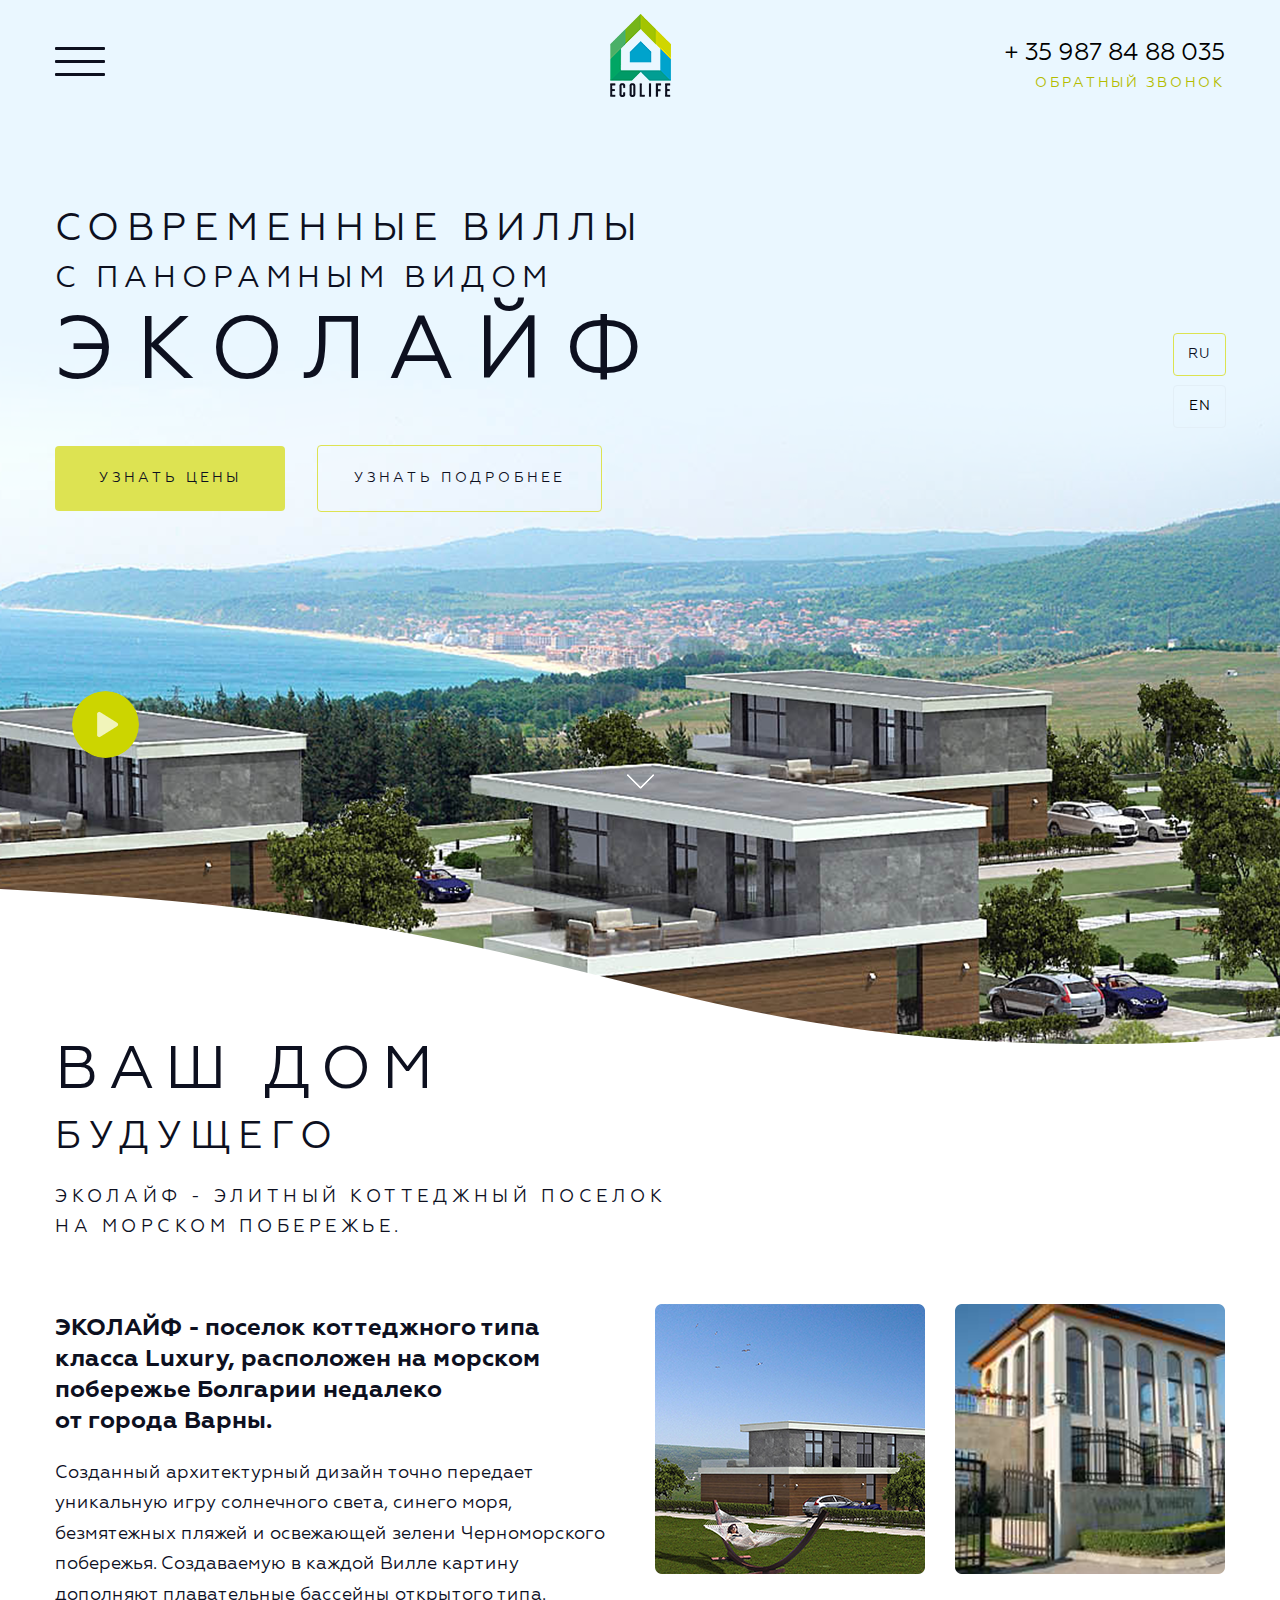
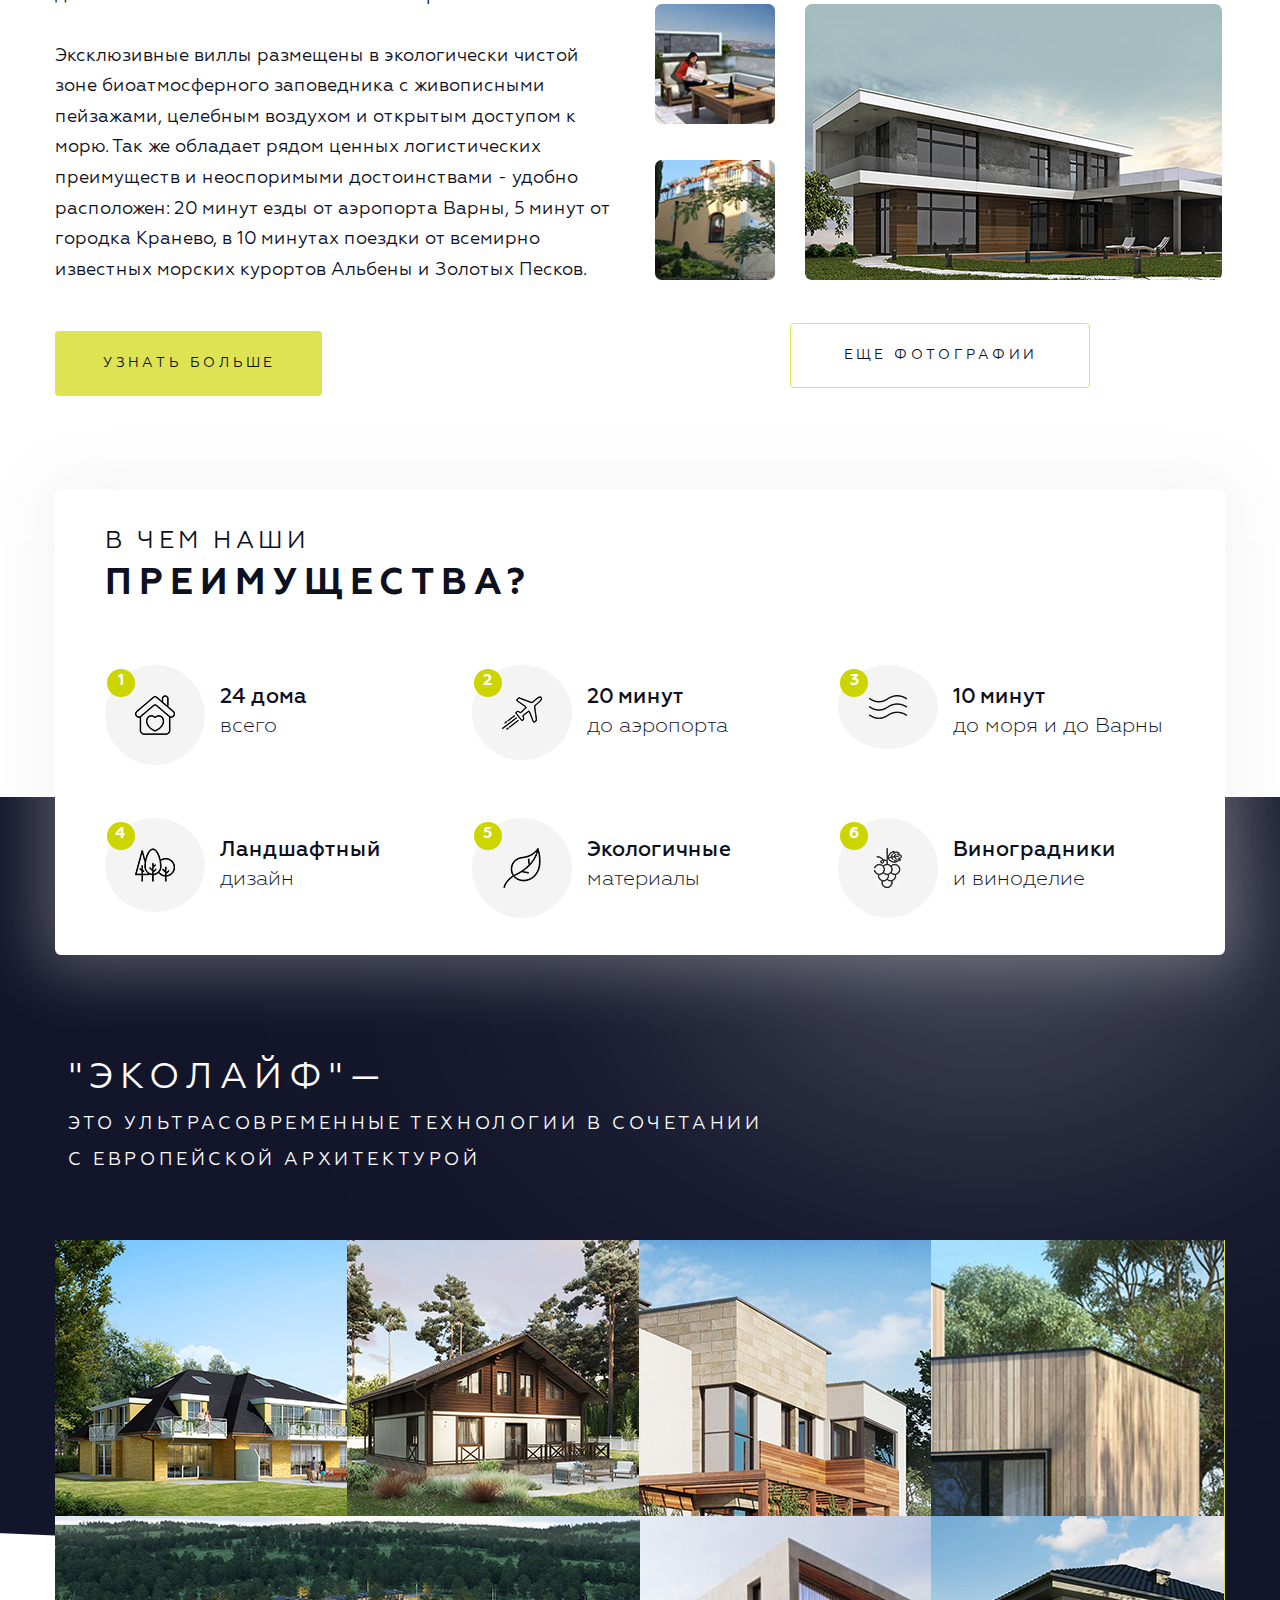
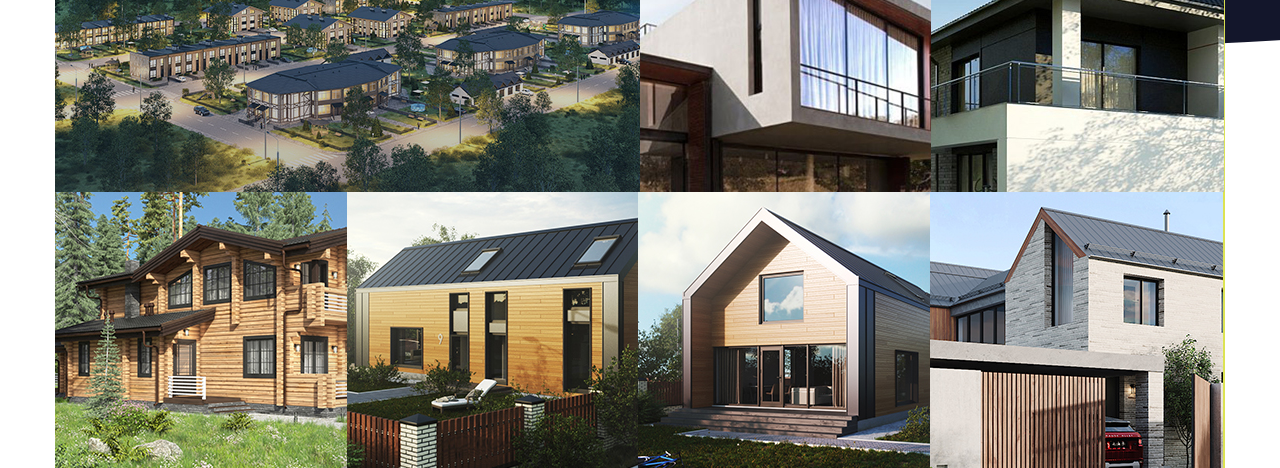
==== index.html @ be564ae3 "- добавлены экраны 3 и 4 на главной" ====
<!DOCTYPE html>
<html lang="ru">
<head>

	<meta charset="utf-8"/>
	<meta http-equiv="X-UA-Compatible" content="IE=edge"/>
	<meta name="viewport" content="width=device-width, initial-scale=1"/>
	<base href=""/>

	<meta name="keywords" content=". " />
	<meta name="description" content="" />
	<link rel="canonical" href="">
	<title>Эколайф</title> 
   
    <link rel="stylesheet" href="css/lightslider.css" type="text/css" />

	<link rel="stylesheet" href="css/bootstrap.min.css">
	<link href="css/main.css" rel="stylesheet">
	
	<!--[if lt IE 9]>
	<script src="https://oss.maxcdn.com/libs/html5shiv/3.7.0/html5shiv.js"></script>
	<script src="https://oss.maxcdn.com/libs/respond.js/1.4.2/respond.min.js"></script>
	<![endif]-->	

	
	<link rel="ICON" href="favicon.ico" />

	<script type="text/javascript" src="https://ajax.googleapis.com/ajax/libs/jquery/1.9.1/jquery.min.js"></script>
	<script src="js/bootstrap.min.js"></script>	

</head>

<body>

<header>
    <div class="container">
        <div class="row">
            <div class="col-4">
                <button type="button" class="h-btn">
                    <span></span>
                    <span></span>
                    <span></span>
                </button>
            </div>
            <div class="col-4">
                <a href="#" class="h-logo"><img src="img/logo.png" alt=""></a>
            </div>
            <div class="col-4">
                <div class="h-right">
                    <a href="tel:+359878488035" class="h-phn">+ 35 987 84 88 035</a><br>
                    <span class="h-txt">Обратный звонок</span>
                </div>
            </div>
        </div>
    </div>
</header>

<div class="wrapper">
    <div class="main">
      <div class="container">
           <div class="main-lang">
              <span>RU</span>
               <a href="#">EN</a>
           </div>
            <div class="main-subttl">Современные виллы<br><span>с панорамным видом</span></div>
            <div class="main-ttl">Эколайф</div>
            <div class="main-btns">
                <a href="#" class="main-prices">Узнать цены</a>
                <a href="#" class="main-more">Узнать подробнее</a>
            </div>
            <button class="main-play"></button>
            <a href="#" class="main-gonext"></a>
      </div>
    </div>
    <div class="future">
        <div class="container">
            <div class="future-ttl">ВАШ ДОМ <br><span>Будущего</span> </div>
            <div class="future-txt">ЭКОЛАЙФ - элитный коттеджный поселок <br>на морском побережье.</div>
            <div class="row">
                <div class="col-12 col-md-6">
                    <div class="future-bl">
                        <div class="future-bl-ttl">ЭКОЛАЙФ - поселок коттеджного типа<br>
                            класса Luxury, расположен на морском<br>
                            побережье Болгарии недалеко<br>
                            от города Варны. 
                        </div>
                        <div class="future-bl-txt">
                            <p>Созданный архитектурный дизайн точно передает уникальную игру солнечного света, синего моря, безмятежных пляжей и освежающей зелени Черноморского побережья. Создаваемую в каждой Вилле картину дополняют плавательные бассейны открытого типа.</p>

                            <p>Эксклюзивные виллы размещены в экологически чистой зоне биоатмосферного заповедника с живописными пейзажами, целебным воздухом и открытым доступом к морю. Так же обладает рядом ценных логистических преимуществ и неоспоримыми достоинствами - удобно расположен: 20 минут езды от аэропорта Варны, 5 минут от городка Кранево, в 10 минутах поездки от всемирно известных морских курортов Альбены и Золотых Песков.</p>
                        </div>
                        <a href="#" class="future-bl-more">Узнать больше</a>
                    </div>
                </div>
                <div class="col-12 col-md-6">
                  <div class="future-img-wp">
                       <div class="row">
                            <div class="col-6">
                                <div class="future-img"><img src="img/future1.png" alt=""></div>
                            </div>
                            <div class="col-6">
                                <div class="future-img"><img src="img/future2.png" alt=""></div>
                            </div>
                            <div class="col-3">
                                <div class="future-img mb"><img src="img/future3.png" alt=""></div>
                                <div class="future-img"><img src="img/future4.png" alt=""></div>
                            </div>
                            <div class="col-9">
                                <div class="future-img"><img src="img/future5.png" alt=""></div>
                            </div>
                            <div class="col-12"><a href="#" class="future-img-more">Еще фотографии</a></div>
                       </div>
                    </div>   
                </div>
            </div>
        </div>
    </div>
    <div class="preim">
        <div class="container">
            <div class="preim-subttl">В чем наши</div>
            <div class="preim-ttl">преимущества?</div>
            <div class="row">
                <div class="col-12 col-md-6 col-lg-4">
                    <div class="preim-bl">
                        <div class="preim-bl-img">
                           <div class="preim-bl-num">1</div>
                            <img src="img/preim1.png" alt="">
                        </div>
                        <div class="preim-bl-right">
                            <div class="preim-bl-ttl">24 дома</div>
                            <div class="preim-bl-txt">всего</div>
                        </div>
                    </div>
                </div>
                <div class="col-12 col-md-6 col-lg-4">
                    <div class="preim-bl">
                        <div class="preim-bl-img">
                           <div class="preim-bl-num">2</div>
                            <img src="img/preim2.png" alt="">
                        </div>
                        <div class="preim-bl-right">
                            <div class="preim-bl-ttl">20 минут</div>
                            <div class="preim-bl-txt">до аэропорта</div>
                        </div>
                    </div>
                </div>
                <div class="col-12 col-md-6 col-lg-4">
                    <div class="preim-bl">
                        <div class="preim-bl-img">
                           <div class="preim-bl-num">3</div>
                            <img src="img/preim3.png" alt="">
                        </div>
                        <div class="preim-bl-right">
                            <div class="preim-bl-ttl">10 минут</div>
                            <div class="preim-bl-txt">до моря и до Варны</div>
                        </div>
                    </div>
                </div>
                <div class="col-12 col-md-6 col-lg-4">
                    <div class="preim-bl">
                        <div class="preim-bl-img">
                           <div class="preim-bl-num">4</div>
                            <img src="img/preim4.png" alt="">
                        </div>
                        <div class="preim-bl-right">
                            <div class="preim-bl-ttl">Ландшафтный</div>
                            <div class="preim-bl-txt">дизайн</div>
                        </div>
                    </div>
                </div>
                <div class="col-12 col-md-6 col-lg-4">
                    <div class="preim-bl">
                        <div class="preim-bl-img">
                           <div class="preim-bl-num">5</div>
                            <img src="img/preim5.png" alt="">
                        </div>
                        <div class="preim-bl-right">
                            <div class="preim-bl-ttl">Экологичные</div>
                            <div class="preim-bl-txt">материалы</div>
                        </div>
                    </div>
                </div>
                <div class="col-12 col-md-6 col-lg-4">
                    <div class="preim-bl">
                        <div class="preim-bl-img">
                           <div class="preim-bl-num">6</div>
                            <img src="img/preim6.png" alt="">
                        </div>
                        <div class="preim-bl-right">
                            <div class="preim-bl-ttl">Виноградники</div>
                            <div class="preim-bl-txt">и виноделие</div>
                        </div>
                    </div>
                </div>
            </div>
        </div>
    </div>
    <div class="gal">
        <div class="container">
            <div class="gal-ttl">"ЭКОЛАЙФ"— </div>
            <div class="gal-txt">это ультрасовременные технологии в сочетании <br>с Европейской архитектурой</div>
            <div class="gal-cont">
                <div class="gal-cont-row">
                    <div class="gal-cont-img"><img src="img/gal1.jpg" alt=""></div>
                    <div class="gal-cont-img"><img src="img/gal2.jpg" alt=""></div>
                    <div class="gal-cont-img"><img src="img/gal3.jpg" alt=""></div>
                    <div class="gal-cont-img"><img src="img/gal4.jpg" alt=""></div>
                </div>
                <div class="gal-cont-row">
                    <div class="gal-cont-vid"><img src="img/gal5.jpg" alt=""></div>
                    <div class="gal-cont-img"><img src="img/gal6.jpg" alt=""></div>
                    <div class="gal-cont-img"><img src="img/gal7.jpg" alt=""></div>
                </div>
                <div class="gal-cont-row">
                    <div class="gal-cont-img"><img src="img/gal8.jpg" alt=""></div>
                    <div class="gal-cont-img"><img src="img/gal9.jpg" alt=""></div>
                    <div class="gal-cont-img"><img src="img/gal10.jpg" alt=""></div>
                    <div class="gal-cont-img"><img src="img/gal11.jpg" alt=""></div>
                </div>
            </div>
        </div>
    </div>
</div>    
<footer>

</footer>

<div style="display:none;">
    <div id="modal_auth" class="modal_auth" style="display: block;">
        <div class="clearfix"></div>
        <div class="container">
            <form action="" method="" class="row">
                <div class="col-12 col-lg-6 order-2 order-lg-1">
                    <div class="modal_auth-bl">
                        <input name="mail" type="text" placeholder="E-mail" required />
                     </div> 
                    <div class="modal_auth-bl">
                        <input name="pass" type="password" placeholder="Пароль" required /> 
                     </div>  
                    <div class="modal_auth-bl">
                        <button type="submit"><span>Войти</span></button> 
                        <a href="#" class="modal_auth-bl-forg_pass fp">Напомнить пароль</a> 
                     </div>                                            
                </div>
                <div class="col-12 col-lg-6 order-1 order-lg-2">
                    <div class="modal_auth-ttl">Вход</div>
                </div>               
            </form>
        </div>			
    </div>    
</div>

<script type="text/javascript" src="js/lightslider.min.js"></script>
<script>
$(document).ready(function() {		
    $('#works-sl').lightSlider({
        item:1,
        auto:false,
        autoWidth:true,
        loop:false,
        pause: 4000,
        speed:1000,
        controls:true,
        enableDrag:true,
        enableTouch:true,
        freeMove:false,
        pager:false, 
        onSliderLoad: function() {
                $('#works-sl').removeClass('cS-hidden');
        },
        responsive : [
        {
            breakpoint:991, 
                settings: {item:1}
        }
        ]

        });
});
</script>
   
    
<script type="text/javascript" src="fancybox/jquery.fancybox.pack.js" ></script>
<script type="text/javascript" src="js/main.js"></script>

</body>
</html>
---- css/lightslider.css ----
.lSSlideOuter{overflow:hidden;-webkit-touch-callout:none;-webkit-user-select:none;-khtml-user-select:none;-moz-user-select:none;-ms-user-select:none;user-select:none;padding: 0 18px !important;position:relative;}
.lightSlider:before, .lightSlider:after{content:" ";display:table;}
.lightSlider{overflow:hidden;}
.lSSlideWrapper{max-width:100%;overflow:hidden;position:relative;}
.lSSlideWrapper > .lightSlider:after{clear:both;}
.lSSlideWrapper .lSSlide{-webkit-transform:translate(0px, 0px);-ms-transform:translate(0px, 0px);transform:translate(0px, 0px);-webkit-transition:all 1s;-webkit-transition-property:-webkit-transform,height;-moz-transition-property:-moz-transform,height;transition-property:transform,height;-webkit-transition-duration:inherit !important;transition-duration:inherit !important;-webkit-transition-timing-function:inherit !important;transition-timing-function:inherit !important;}
.lSSlideWrapper .lSFade{position:relative;}
.lSSlideWrapper .lSFade > *{position:absolute !important;top:0;left:0;z-index:9;margin-right:0;width:100%;}
.lSSlideWrapper.usingCss .lSFade > *{opacity:0;-webkit-transition-delay:0s;transition-delay:0s;-webkit-transition-duration:inherit !important;transition-duration:inherit !important;-webkit-transition-property:opacity;transition-property:opacity;-webkit-transition-timing-function:inherit !important;transition-timing-function:inherit !important;}
.lSSlideWrapper .lSFade > *.active{z-index:10;}
.lSSlideWrapper.usingCss .lSFade > *.active{opacity:1;}
.lSSlideOuter .lSPager.lSpg{margin:10px 0 0;padding:0;text-align:center;}
.lSSlideOuter .lSPager.lSpg > li{cursor:pointer;display:inline-block;padding:0 5px;}
.lSSlideOuter .lSPager.lSpg > li a{background-color:#222222;border-radius:30px;display:inline-block;height:8px;overflow:hidden;text-indent:-999em;width:8px;position:relative;z-index:99;-webkit-transition:all 0.5s linear 0s;transition:all 0.5s linear 0s;}
.lSSlideOuter .lSPager.lSpg > li:hover a, .lSSlideOuter .lSPager.lSpg > li.active a{background-color:#428bca;}
.lSSlideOuter .media{opacity:0.8;}
.lSSlideOuter .media.active{opacity:1;}
.lSSlideOuter .lSPager.lSGallery{list-style:none outside none;padding-left:0;margin:0;overflow:hidden;transform:translate3d(0px, 0px, 0px);-moz-transform:translate3d(0px, 0px, 0px);-ms-transform:translate3d(0px, 0px, 0px);-webkit-transform:translate3d(0px, 0px, 0px);-o-transform:translate3d(0px, 0px, 0px);-webkit-transition-property:-webkit-transform;-moz-transition-property:-moz-transform;-webkit-touch-callout:none;-webkit-user-select:none;-khtml-user-select:none;-moz-user-select:none;-ms-user-select:none;user-select:none;}
.lSSlideOuter .lSPager.lSGallery li{overflow:hidden;-webkit-transition:border-radius 0.12s linear 0s 0.35s linear 0s;transition:border-radius 0.12s linear 0s 0.35s linear 0s;}
.lSSlideOuter .lSPager.lSGallery li.active, .lSSlideOuter .lSPager.lSGallery li:hover{border-radius:5px;}
.lSSlideOuter .lSPager.lSGallery img{display:block;height:auto;max-width:100%;}
.lSSlideOuter .lSPager.lSGallery:before, .lSSlideOuter .lSPager.lSGallery:after{content:" ";display:table;}
.lSSlideOuter .lSPager.lSGallery:after{clear:both;}
.lSAction > a{width: 18px;display:block;top:50%;height: 29px;background-image: url('../img/controls.png');cursor:pointer;position:absolute;z-index:4347;margin-top:-16px;-webkit-transition:opacity 0.35s linear 0s;transition:opacity 0.35s linear 0s;} 
.lSAction > a.lSPrev:hover{background-position: 0px -29px;}
.lSAction > .lSPrev{background-position:0 0;left:0px;}
.lSAction > .lSNext{background-position:18px 0;right:0px;}
.lSAction > a.lSNext:hover{background-position: 18px -29px;}
.cS-hidden{height:1px;opacity:0;filter:alpha(opacity=0);overflow:hidden;}
.lSSlideOuter.vertical{position:relative;}
.lSSlideOuter.vertical.noPager{padding-right:0px !important;}
.lSSlideOuter.vertical .lSGallery{position:absolute !important;right:0;top:0;}
.lSSlideOuter.vertical .lightSlider > *{width:100% !important;max-width:none !important;}
.lSSlideOuter.vertical .lSAction > a{left:50%;margin-left:-14px;margin-top:0;}
.lSSlideOuter.vertical .lSAction > .lSNext{background-position:31px -31px;bottom:10px;top:auto;}
.lSSlideOuter.vertical .lSAction > .lSPrev{background-position:0 -31px;bottom:auto;top:10px;}
.lSSlideOuter.lSrtl{direction:rtl;}
.lSSlideOuter .lightSlider, .lSSlideOuter .lSPager{padding-left:0;list-style:none outside none;}
.lSSlideOuter.lSrtl .lightSlider, .lSSlideOuter.lSrtl .lSPager{padding-right:0;}
.lSSlideOuter .lightSlider > *, .lSSlideOuter .lSGallery li{float:left;}
.lSSlideOuter.lSrtl .lightSlider > *, .lSSlideOuter.lSrtl .lSGallery li{float:right !important;}
@-webkit-keyframes rightEnd{0%{left:0;}
50%{left:-15px;}
100%{left:0;}
}
@keyframes rightEnd{0%{left:0;}
50%{left:-15px;}
100%{left:0;}
}
@-webkit-keyframes topEnd{0%{top:0;}
50%{top:-15px;}
100%{top:0;}
}
@keyframes topEnd{0%{top:0;}
50%{top:-15px;}
100%{top:0;}
}
@-webkit-keyframes leftEnd{0%{left:0;}
50%{left:15px;}
100%{left:0;}
}
@keyframes leftEnd{0%{left:0;}
50%{left:15px;}
100%{left:0;}
}
@-webkit-keyframes bottomEnd{0%{bottom:0;}
50%{bottom:-15px;}
100%{bottom:0;}
}
@keyframes bottomEnd{0%{bottom:0;}
50%{bottom:-15px;}
100%{bottom:0;}
}
.lSSlideOuter .rightEnd{-webkit-animation:rightEnd 0.3s;animation:rightEnd 0.3s;position:relative;}
.lSSlideOuter .leftEnd{-webkit-animation:leftEnd 0.3s;animation:leftEnd 0.3s;position:relative;}
.lSSlideOuter.vertical .rightEnd{-webkit-animation:topEnd 0.3s;animation:topEnd 0.3s;position:relative;}
.lSSlideOuter.vertical .leftEnd{-webkit-animation:bottomEnd 0.3s;animation:bottomEnd 0.3s;position:relative;}
.lSSlideOuter.lSrtl .rightEnd{-webkit-animation:leftEnd 0.3s;animation:leftEnd 0.3s;position:relative;}
.lSSlideOuter.lSrtl .leftEnd{-webkit-animation:rightEnd 0.3s;animation:rightEnd 0.3s;position:relative;}
.lightSlider.lsGrab > *{cursor:-webkit-grab;cursor:-moz-grab;cursor:-o-grab;cursor:-ms-grab;cursor:grab;}
.lightSlider.lsGrabbing > *{cursor:move;cursor:-webkit-grabbing;cursor:-moz-grabbing;cursor:-o-grabbing;cursor:-ms-grabbing;cursor:grabbing;}
---- css/main.css ----
body {
  font-family: 'Geometria', sans-serif;
  font-size: 16px;
  font-weight: 400;
  background: #fff;
  color: #0d101f;
  min-height: 100vh; }

input:focus, button:focus {
  box-shadow: none;
  outline: 0; }

img {
  max-width: 100%;
  height: auto; }

@media (min-width: 1200px) {
  .container {
    max-width: 1200px; } }
/*header*/
header {
  padding: 14px 0px;
  position: absolute;
  width: 100%;
  top: 0;
  left: 0;
  z-index: 3; }

.h-logo {
  display: block;
  text-align: center; }
.h-btn {
  background: none;
  margin-top: 33px;
  width: 50px;
  border: 0;
  padding: 0;
  cursor: pointer; }
  .h-btn span {
    background: #0d101f;
    width: 100%;
    display: block;
    height: 3px;
    margin: 10px 0;
    border-radius: 1px; }
    .h-btn span:first-child {
      margin-top: 0; }
    .h-btn span:last-child {
      margin-bottom: 0; }
.h-right {
  text-align: right;
  margin-top: 21px; }
.h-phn {
  display: inline-block;
  font-size: 24px;
  color: #000; }
.h-txt {
  display: inline-block;
  font-size: 14px;
  text-transform: uppercase;
  color: #b4bc00;
  letter-spacing: 3px;
  padding-top: 2px; }

/*header*/
.wrapper {
  background: url("../img/main_back.png") no-repeat 50% 0%; }

/* font-family: "Geometria"; */
@font-face {
  font-family: "Geometria";
  src: url("../fonts/Geometria/Geometria.eot");
  src: url("../fonts/Geometria/Geometria.eot?#iefix") format("embedded-opentype"), url("../fonts/Geometria/Geometria.woff") format("woff"), url("../fonts/Geometria/Geometria.ttf") format("truetype");
  font-style: normal;
  font-weight: normal; }
/* font-family: "Geometria-Bold"; */
@font-face {
  font-family: "Geometria";
  src: url("../fonts/Geometria-Bold/Geometria-Bold.eot");
  src: url("../fonts/Geometria-Bold/Geometria-Bold.eot?#iefix") format("embedded-opentype"), url("../fonts/Geometria-Bold/Geometria-Bold.woff") format("woff"), url("../fonts/Geometria-Bold/Geometria-Bold.ttf") format("truetype");
  font-style: normal;
  font-weight: 700; }
/* font-family: "Geometria-Light"; */
@font-face {
  font-family: "Geometria";
  src: url("../fonts/Geometria-Light/Geometria-Light.eot");
  src: url("../fonts/Geometria-Light/Geometria-Light.eot?#iefix") format("embedded-opentype"), url("../fonts/Geometria-Light/Geometria-Light.woff") format("woff"), url("../fonts/Geometria-Light/Geometria-Light.ttf") format("truetype");
  font-style: normal;
  font-weight: 300; }
/* font-family: "Geometria-Medium"; */
@font-face {
  font-family: "Geometria";
  src: url("../fonts/Geometria-Medium/Geometria-Medium.eot");
  src: url("../fonts/Geometria-Medium/Geometria-Medium.eot?#iefix") format("embedded-opentype"), url("../fonts/Geometria-Medium/Geometria-Medium.woff") format("woff"), url("../fonts/Geometria-Medium/Geometria-Medium.ttf") format("truetype");
  font-style: normal;
  font-weight: 500; }
/*main*/
.main {
  padding-top: 112px;
  padding-bottom: 140px; }
  .main .container {
    position: relative; }
  .main-lang {
    position: absolute;
    top: 200px;
    right: 0; }
  .main-subttl {
    font-size: 38px;
    text-transform: uppercase;
    color: #0d101f;
    padding-top: 95px;
    line-height: 1.23;
    letter-spacing: 7px; }
    .main-subttl span {
      font-size: 30px;
      letter-spacing: 6px; }
  .main-ttl {
    font-size: 88px;
    text-transform: uppercase;
    color: #0d101f;
    line-height: 1.23;
    letter-spacing: 21px; }
  .main-lang {
    padding-right: 14px;
    top: 221px; }
    .main-lang a {
      border: 1px solid #e3eff7;
      border-radius: 4px;
      text-align: center;
      display: block;
      padding: 10px 14px;
      text-transform: uppercase;
      font-size: 14px;
      letter-spacing: 2px;
      color: #000; }
    .main-lang span {
      border: 1px solid #dce350;
      border-radius: 4px;
      text-align: center;
      display: block;
      padding: 10px 14px;
      text-transform: uppercase;
      font-size: 14px;
      letter-spacing: 2px;
      margin-bottom: 9px; }
  .main-btns {
    margin-top: 36px; }
  .main-prices {
    background: #dde352;
    display: inline-block;
    width: 230px;
    text-align: center;
    font-size: 14px;
    padding: 22px 10px;
    text-transform: uppercase;
    color: #0d101f;
    letter-spacing: 4px;
    border-radius: 4px;
    margin-right: 28px;
    opacity: 1; }
    .main-prices:hover, .main-prices:focus {
      text-decoration: none;
      color: #0d101f;
      opacity: 0.7; }
  .main-more {
    background: none;
    display: inline-block;
    width: 285px;
    text-align: center;
    font-size: 14px;
    padding: 22px 10px;
    text-transform: uppercase;
    color: #0d101f;
    letter-spacing: 4px;
    border-radius: 4px;
    border: 1px solid #dde352;
    opacity: 1; }
    .main-more:hover, .main-more:focus {
      text-decoration: none;
      color: #0d101f;
      opacity: 0.7; }
  .main-play {
    margin-top: 179px;
    width: 67px;
    height: 67px;
    border: none;
    padding: 0;
    margin-left: 17px;
    border-radius: 50%;
    position: relative;
    cursor: pointer;
    background: url("../img/play.png");
    transition: 0.3s;
    -webkit-transition: 0.3s;
    -moz-transition: 0.3s;
    -o-transition: 0.3s;
    -ms-transition: 0.3s; }
    .main-play:hover {
      box-shadow: 0px 0px 58px 43px #dce350a6;
      transition: 0.3s;
      -webkit-transition: 0.3s;
      -moz-transition: 0.3s;
      -o-transition: 0.3s;
      -ms-transition: 0.3s; }
      .main-play:hover:before {
        content: '';
        position: absolute;
        top: 0;
        left: 0;
        border: 1px solid #dce350;
        width: 100%;
        height: 100%;
        border-radius: 50%;
        animation: btn_pulse 1.5s linear 0s infinite; }
      .main-play:hover:after {
        content: '';
        position: absolute;
        top: 0;
        left: 0;
        border: 1px solid #dce350;
        width: 100%;
        height: 100%;
        border-radius: 50%;
        animation: btn_pulse 1.5s linear 0.75s infinite; }
  .main-gonext {
    cursor: pointer;
    width: 27px;
    height: 15px;
    margin: 8px auto 0;
    display: block;
    background: url("../img/arr-dwn.png"); }

@keyframes btn_pulse {
  0% {
    transform: scale(1, 1);
    opacity: 1; }
  100% {
    transform: scale(3, 3);
    opacity: 0; } }
/*main*/
/*future*/
.future {
  padding-top: 112px;
  padding-bottom: 50px; }
  .future-ttl {
    font-size: 60px;
    text-transform: uppercase;
    color: #0d101f;
    line-height: 1;
    letter-spacing: 11px; }
    .future-ttl span {
      font-size: 38px;
      letter-spacing: 8px; }
  .future-txt {
    font-size: 18px;
    text-transform: uppercase;
    color: #0d101f;
    line-height: 1.7;
    letter-spacing: 4.5px;
    margin-top: 21px; }
  .future-bl {
    margin-top: 70px; }
    .future-bl-ttl {
      font-size: 24px;
      font-weight: 700;
      line-height: 1.3; }
    .future-bl-txt {
      margin-top: 20px;
      font-size: 18px;
      line-height: 1.7; }
      .future-bl-txt p {
        margin-bottom: 30px; }
    .future-bl-more {
      background: #dde352;
      display: inline-block;
      width: 267px;
      text-align: center;
      font-size: 14px;
      padding: 22px 10px;
      text-transform: uppercase;
      color: #0d101f;
      letter-spacing: 4px;
      border-radius: 4px;
      margin-right: 28px;
      opacity: 1;
      margin-top: 16px; }
      .future-bl-more:hover, .future-bl-more:focus {
        text-decoration: none;
        color: #0d101f;
        opacity: 0.7; }
  .future-img {
    margin-bottom: 30px; }
    .future-img-wp {
      margin-top: 61px; }
    .future-img.mb {
      margin-bottom: 36px; }
    .future-img-more {
      background: none;
      width: 300px;
      text-align: center;
      font-size: 14px;
      padding: 21px 10px;
      text-transform: uppercase;
      color: #0d101f;
      letter-spacing: 4px;
      border-radius: 4px;
      border: 1px solid #dde352;
      opacity: 1;
      margin: 13px auto 0;
      display: block; }
      .future-img-more:hover, .future-img-more:focus {
        text-decoration: none;
        color: #0d101f;
        opacity: 0.7; }

/*future*/
/*preim*/
.preim {
  padding-top: 44px;
  position: relative;
  z-index: 2; }
  .preim .container {
    box-shadow: 0px 0px 65px 16px rgba(226, 226, 226, 0.33);
    border-radius: 6px;
    max-width: 1170px;
    padding: 37px 50px;
    background: #fff; }
  .preim-subttl {
    font-size: 24px;
    text-transform: uppercase;
    color: #0d101f;
    line-height: 1.23;
    letter-spacing: 4.5px; }
  .preim-ttl {
    font-size: 36px;
    text-transform: uppercase;
    color: #0d101f;
    line-height: 1.23;
    letter-spacing: 7px;
    font-weight: 700;
    margin-top: 5px;
    margin-bottom: 6px; }
  .preim-bl {
    max-width: 337px;
    overflow: hidden;
    margin-top: 53px; }
    .preim-bl-img {
      border-radius: 50%;
      width: 100px;
      background: #f4f4f4;
      position: relative;
      text-align: center;
      padding: 30px 0px;
      float: left; }
    .preim-bl-num {
      position: absolute;
      background: #ccd500;
      color: #fff;
      border-radius: 50%;
      top: 4px;
      left: 2px;
      width: 28px;
      font-size: 16px;
      text-align: center;
      height: 28px;
      font-weight: 700; }
    .preim-bl-right {
      float: left;
      margin-left: 15px; }
    .preim-bl-ttl {
      font-size: 21px;
      font-weight: 500;
      margin-top: 17px; }
    .preim-bl-txt {
      font-size: 21px;
      font-weight: 300;
      line-height: 1.2; }

/*preim*/
/*gal*/
.gal {
  background: url("../img/gal_back.png") no-repeat 50% 0%;
  margin-top: -158px;
  padding-top: 254px;
  position: relative;
  z-index: 1; }
  .gal-ttl {
    font-size: 36px;
    text-transform: uppercase;
    color: #fff;
    line-height: 1.23;
    letter-spacing: 7px;
    margin-top: 5px;
    margin-bottom: 6px;
    padding-left: 14px; }
  .gal-txt {
    font-size: 18px;
    text-transform: uppercase;
    color: #fff;
    line-height: 2;
    letter-spacing: 3.6px;
    margin-top: 3px;
    margin-bottom: 6px;
    padding-left: 13px; }
  .gal-cont {
    margin-top: 62px; }
    .gal-cont-row {
      overflow: hidden;
      box-shadow: inset 0px 0px 10px 10px #dce350; }
    .gal-cont-img {
      float: left; }
    .gal-cont-vid {
      float: left; }

/*gal*/
/*footer*/
/*footer*/

/*# sourceMappingURL=main.css.map */
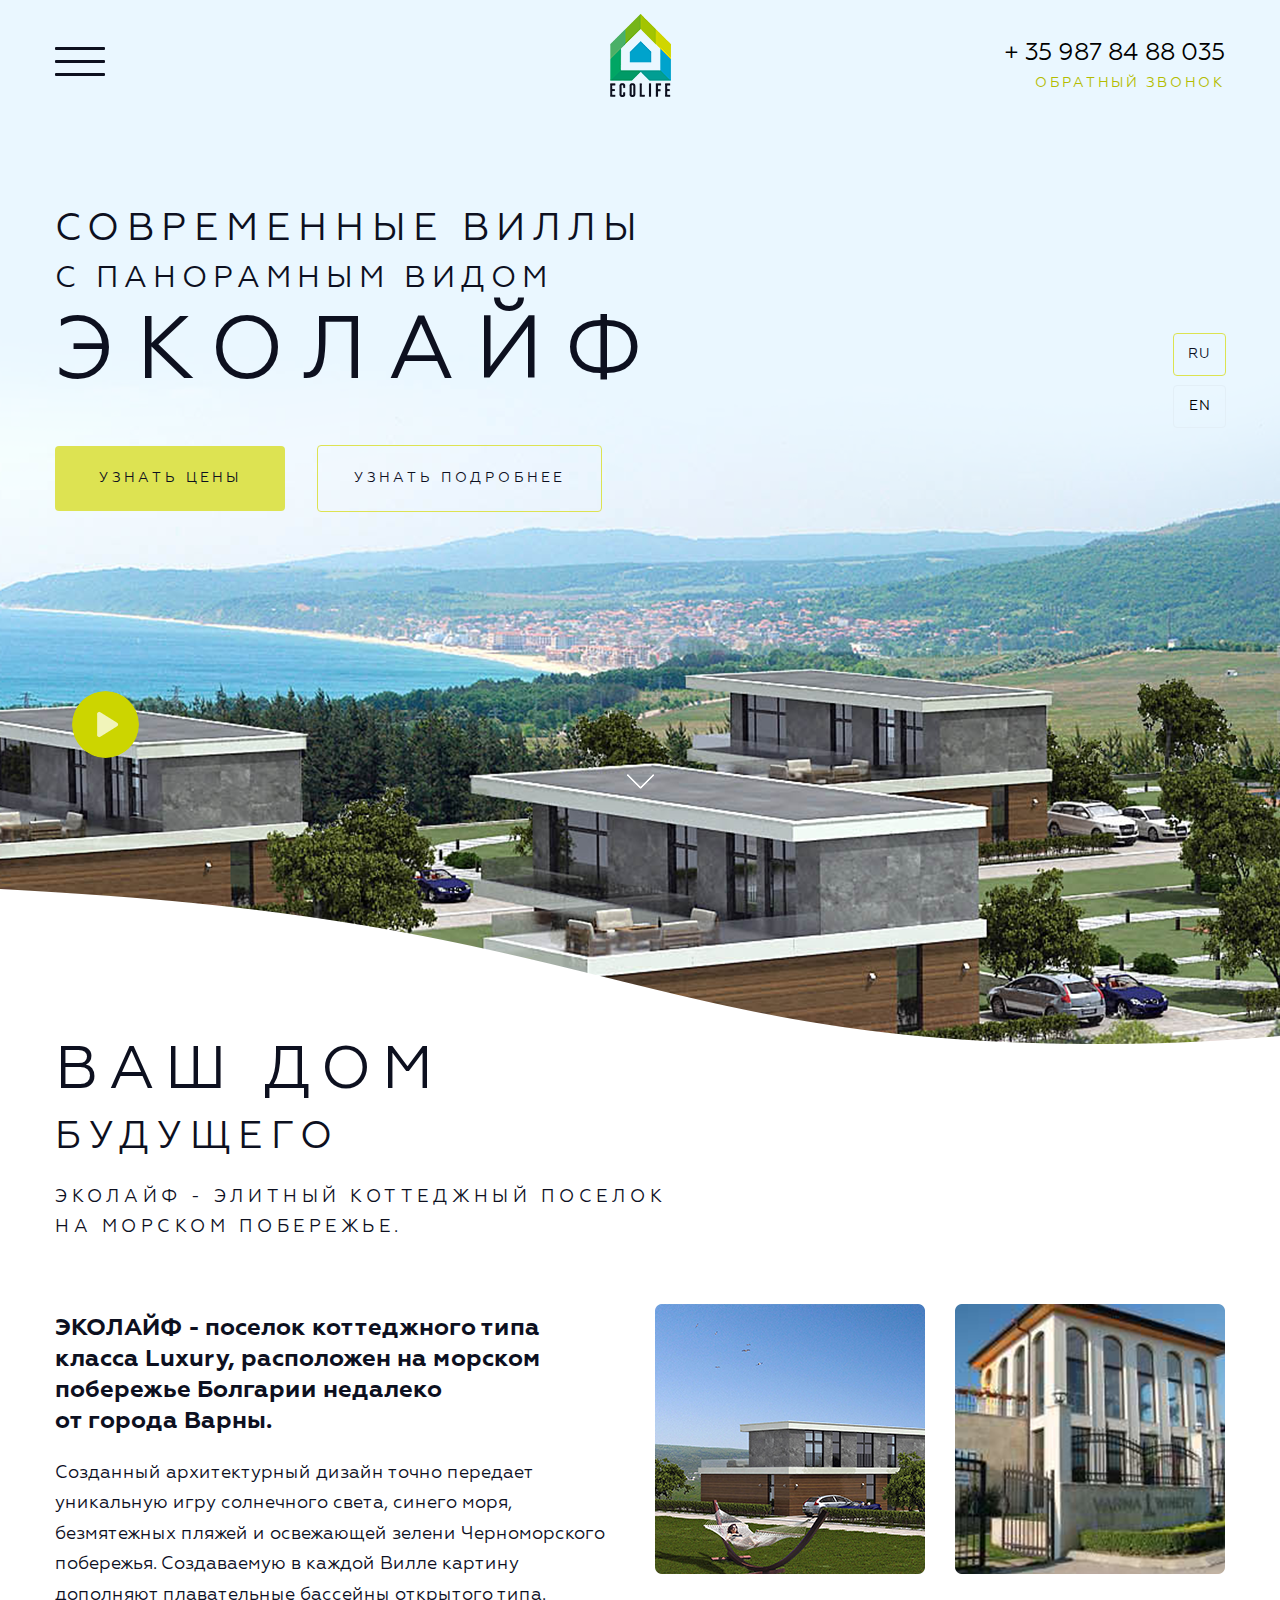
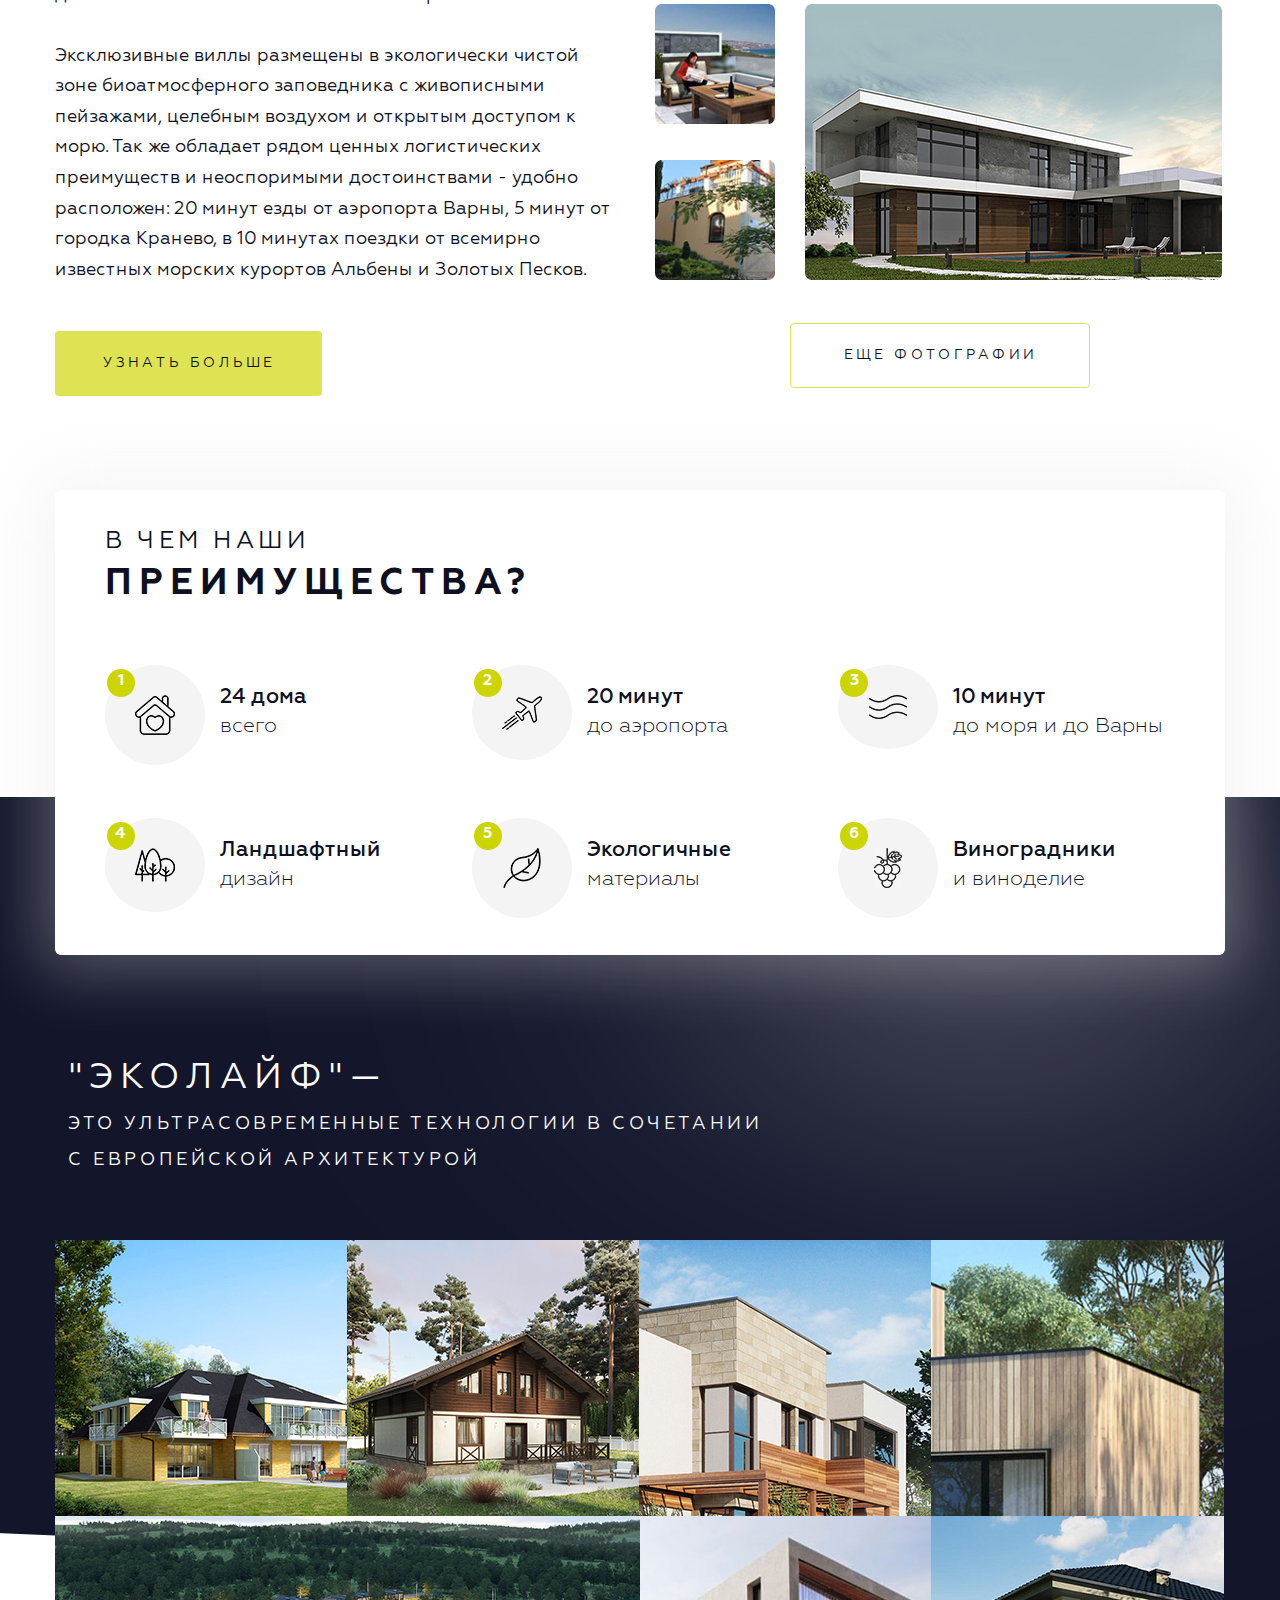
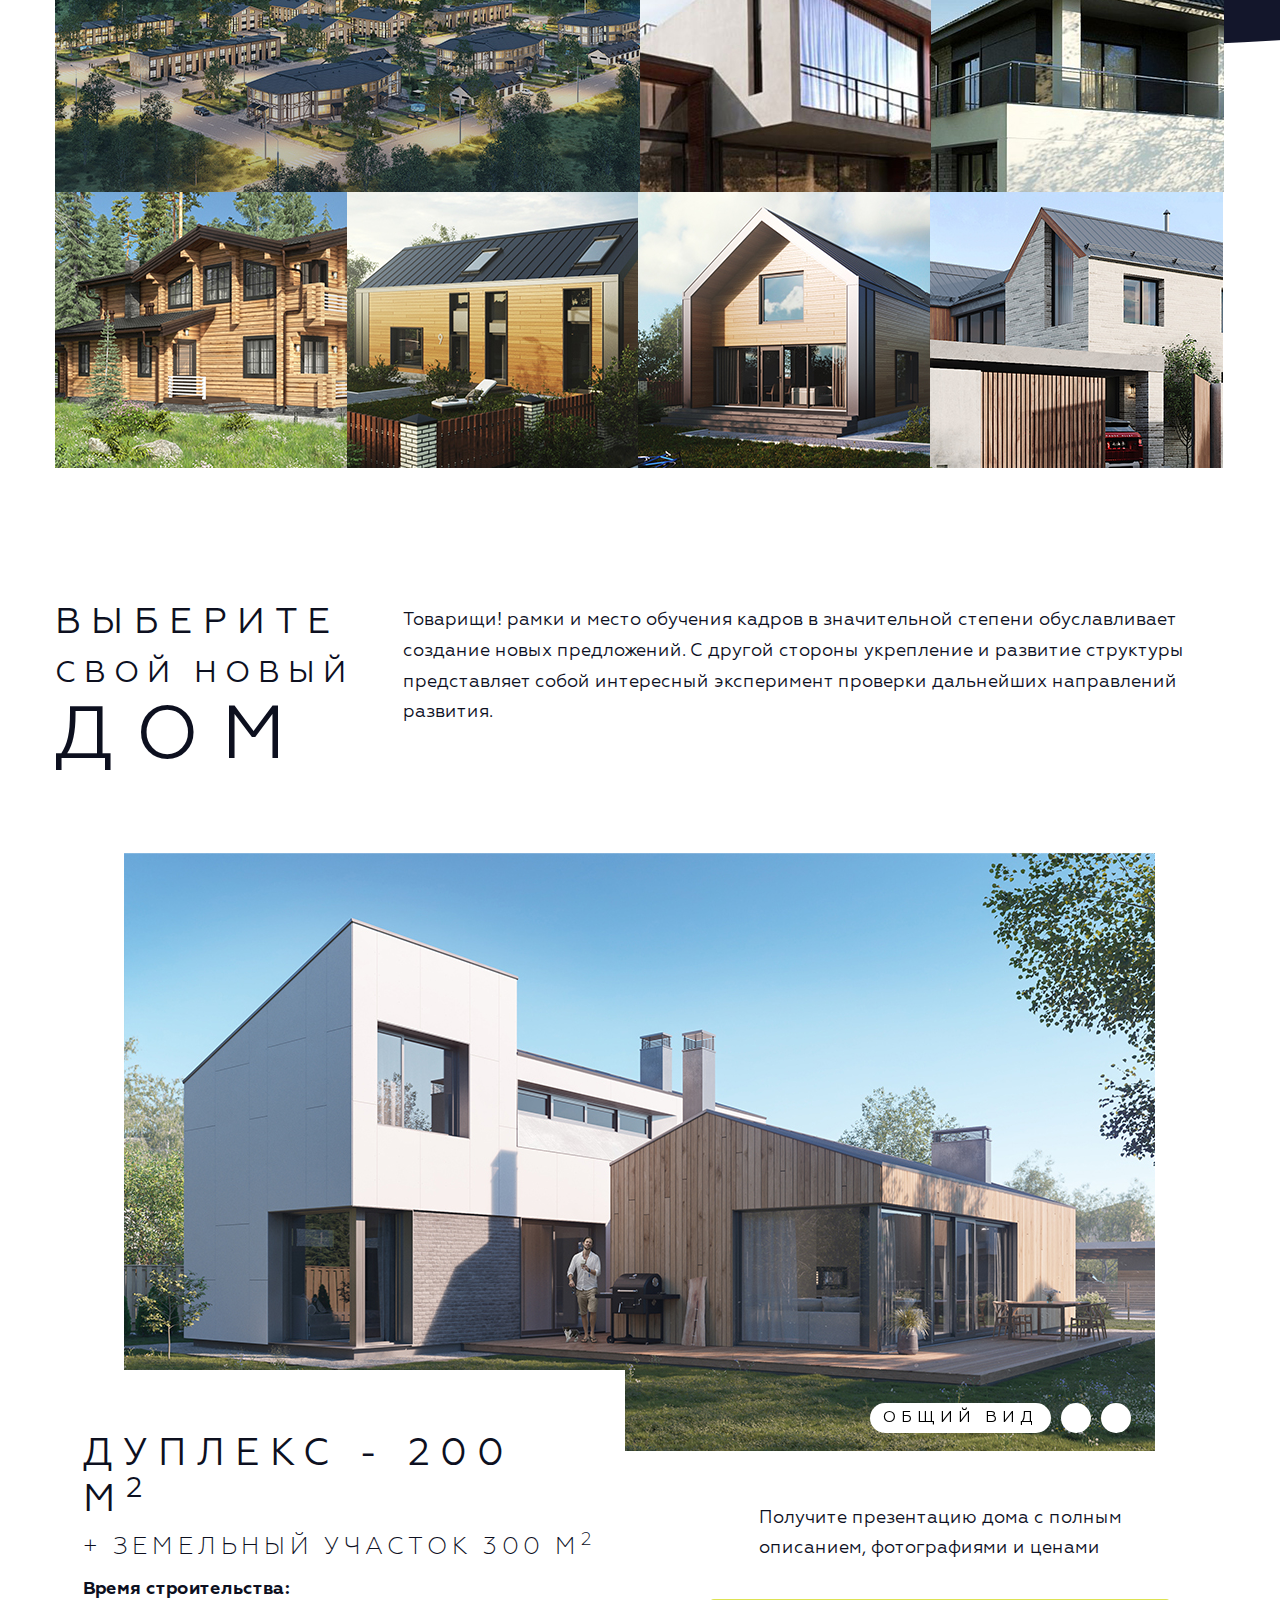
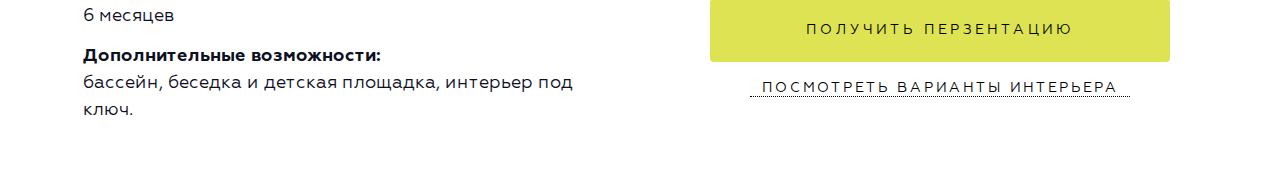
==== commit 10283e05: "- сделан 5 экран со слайдером, настроено переключение контента под слайдером" ====
--- a/index.html
+++ b/index.html
@@ -12,6 +12,7 @@
 	<link rel="canonical" href="">
 	<title>Эколайф</title> 
    
+    <link rel="stylesheet" href="fancybox/jquery.fancybox.css" type="text/css" />
     <link rel="stylesheet" href="css/lightslider.css" type="text/css" />
 
 	<link rel="stylesheet" href="css/bootstrap.min.css">
@@ -201,21 +202,91 @@
             <div class="gal-txt">это ультрасовременные технологии в сочетании <br>с Европейской архитектурой</div>
             <div class="gal-cont">
                 <div class="gal-cont-row">
-                    <div class="gal-cont-img"><img src="img/gal1.jpg" alt=""></div>
-                    <div class="gal-cont-img"><img src="img/gal2.jpg" alt=""></div>
-                    <div class="gal-cont-img"><img src="img/gal3.jpg" alt=""></div>
-                    <div class="gal-cont-img"><img src="img/gal4.jpg" alt=""></div>
+                    <a href="img/gal1.jpg" class="gal-cont-img fancybox"><img src="img/gal1.jpg" alt=""></a>
+                    <a href="img/gal2.jpg" class="gal-cont-img fancybox"><img src="img/gal2.jpg" alt=""></a>
+                    <a href="img/gal3.jpg" class="gal-cont-img fancybox"><img src="img/gal3.jpg" alt=""></a>
+                    <a href="img/gal4.jpg" class="gal-cont-img fancybox"><img src="img/gal4.jpg" alt=""></a>
                 </div>
                 <div class="gal-cont-row">
-                    <div class="gal-cont-vid"><img src="img/gal5.jpg" alt=""></div>
-                    <div class="gal-cont-img"><img src="img/gal6.jpg" alt=""></div>
-                    <div class="gal-cont-img"><img src="img/gal7.jpg" alt=""></div>
+                    <a href="img/gal5.jpg" class="gal-cont-vid fancybox"><img src="img/gal5.jpg" alt=""></a>
+                    <a href="img/gal6.jpg" class="gal-cont-img fancybox"><img src="img/gal6.jpg" alt=""></a>
+                    <a href="img/gal7.jpg" class="gal-cont-img fancybox"><img src="img/gal7.jpg" alt=""></a>
                 </div>
                 <div class="gal-cont-row">
-                    <div class="gal-cont-img"><img src="img/gal8.jpg" alt=""></div>
-                    <div class="gal-cont-img"><img src="img/gal9.jpg" alt=""></div>
-                    <div class="gal-cont-img"><img src="img/gal10.jpg" alt=""></div>
-                    <div class="gal-cont-img"><img src="img/gal11.jpg" alt=""></div>
+                    <a href="img/gal8.jpg" class="gal-cont-img fancybox"><img src="img/gal8.jpg" alt=""></a>
+                    <a href="img/gal9.jpg" class="gal-cont-img fancybox"><img src="img/gal9.jpg" alt=""></a>
+                    <a href="img/gal10.jpg" class="gal-cont-img fancybox"><img src="img/gal10.jpg" alt=""></a>
+                    <a href="img/gal11.jpg" class="gal-cont-img fancybox"><img src="img/gal11.jpg" alt=""></a>
+                </div>
+            </div>
+        </div>
+    </div>
+    <div class="choose">
+        <div class="container">
+            <div class="row">
+                <div class="col-12 col-md-6 col-lg-3">
+                    <div class="choose-subttl">выберите<span>свой новый</span></div>
+                    <div class="choose-ttl">ДОМ</div>  
+                </div>
+                <div class="col-12 col-md-6 col-lg-9">
+                    <div class="choose-txt">Товарищи! рамки и место обучения кадров в значительной степени обуславливает создание новых предложений. С другой стороны укрепление и развитие структуры представляет собой интересный эксперимент проверки дальнейших направлений развития.</div>
+                </div>
+            </div>
+            <div class="sl-block">
+                <ul id="choose-sl">
+                    <li data-txt="sl1-txt0">
+                        <img src="img/choose1.jpg" alt="">
+                        <span>Общий вид</span>
+                    </li>
+                    <li data-txt="sl1-txt1">
+                        <img src="img/choose1.jpg" alt="">
+                        <span>Общий вид2</span>
+                    </li>
+                    <li data-txt="sl1-txt2">
+                        <img src="img/choose1.jpg" alt="">
+                        <span>Общий вид3</span>
+                    </li>
+                </ul>
+            </div>
+            <div class="row">
+                <div class="col-12 col-md-6">
+                    <div class="sl-block-cont active" data-cont="sl1-cont0">
+                        <div class="sl-block-cont-ttl">Дуплекс - 200 м<sup>2</sup></div>
+                        <div class="sl-block-cont-subttl">+ земельный участок 300 м<sup>2</sup></div>
+                        <div class="sl-block-cont-txt"><b>Время строительства:</b><br>
+                        6 месяцев
+                        </div>
+                        <div class="sl-block-cont-txt"><b>Дополнительные возможности:</b><br>
+                        бассейн, беседка и детская площадка, интерьер под ключ.
+                        </div>
+                    </div>
+                    <div class="sl-block-cont" data-cont="sl1-cont1">
+                        <div class="sl-block-cont-ttl">Дуплекс - 450 м<sup>2</sup></div>
+                        <div class="sl-block-cont-subttl">+ земельный участок 550 м<sup>2</sup></div>
+                        <div class="sl-block-cont-txt"><b>Время строительства:</b><br>
+                        6 месяцев
+                        </div>
+                        <div class="sl-block-cont-txt"><b>Дополнительные возможности:</b><br>
+                        бассейн, беседка и детская площадка, интерьер под ключ.
+                        </div>
+                    </div>  
+                    <div class="sl-block-cont" data-cont="sl1-cont2">
+                        <div class="sl-block-cont-ttl">Дуплекс - 100 м<sup>2</sup></div>
+                        <div class="sl-block-cont-subttl">+ земельный участок 250 м<sup>2</sup></div>
+                        <div class="sl-block-cont-txt"><b>Время строительства:</b><br>
+                        6 месяцев
+                        </div>
+                        <div class="sl-block-cont-txt"><b>Дополнительные возможности:</b><br>
+                        бассейн, беседка и детская площадка, интерьер под ключ.
+                        </div>
+                    </div>                                      
+                </div>
+                <div class="col-12 col-md-6">
+                    <div class="sl-block-right active" data-cont="sl1-right0">
+                        <div class="sl-block-right-txt">Получите презентацию дома с полным<br>описанием, фотографиями и ценами</div>
+                        <a href="#" class="sl-block-right-btn">Получить перзентацию</a>
+                        <a href="#" class="sl-block-right-see">Посмотреть варианты интерьера</a>
+                    </div>
                 </div>
             </div>
         </div>
@@ -253,20 +324,33 @@
 <script type="text/javascript" src="js/lightslider.min.js"></script>
 <script>
 $(document).ready(function() {		
-    $('#works-sl').lightSlider({
+    $('#choose-sl').lightSlider({
         item:1,
         auto:false,
-        autoWidth:true,
+        autoWidth:false,
         loop:false,
         pause: 4000,
         speed:1000,
         controls:true,
-        enableDrag:true,
-        enableTouch:true,
+        enableDrag:false,
+        enableTouch:false,
         freeMove:false,
-        pager:false, 
+        pager:true, 
         onSliderLoad: function() {
-                $('#works-sl').removeClass('cS-hidden');
+                $('#choose-sl').removeClass('cS-hidden');
+                $('.lSPager li a').each(function(i){
+                    $(this).text($('[data-txt="sl1-txt'+i+'"] span').text());
+                });
+        },
+        onAfterSlide: function(el){
+          el.children('li').each(function(i){
+              if($(this).hasClass('active')){
+                  $('.sl-block-cont').removeClass('active');
+                  $('.sl-block-right').removeClass('active');
+                  $('[data-cont="sl1-cont'+i+'"]').addClass('active');
+                  $('[data-cont="sl1-right'+i+'"]').addClass('active');
+              }
+          });  
         },
         responsive : [
         {
@@ -277,10 +361,15 @@
 
         });
 });
-</script>
-   
+</script>   
     
 <script type="text/javascript" src="fancybox/jquery.fancybox.pack.js" ></script>
+<script type="text/javascript">
+jQuery(document).ready(function($){
+$(".fancybox").fancybox();
+});
+</script>
+
 <script type="text/javascript" src="js/main.js"></script>
 
 </body>
--- a/css/main.css
+++ b/css/main.css
@@ -1,418 +1,129 @@
-body {
-  font-family: 'Geometria', sans-serif;
-  font-size: 16px;
-  font-weight: 400;
-  background: #fff;
-  color: #0d101f;
-  min-height: 100vh; }
+body { font-family: 'Geometria', sans-serif; font-size: 16px; font-weight: 400; background: #fff; color: #0d101f; min-height: 100vh; }
 
-input:focus, button:focus {
-  box-shadow: none;
-  outline: 0; }
+input:focus, button:focus { box-shadow: none; outline: 0; }
 
-img {
-  max-width: 100%;
-  height: auto; }
+img { max-width: 100%; height: auto; }
 
-@media (min-width: 1200px) {
-  .container {
-    max-width: 1200px; } }
+@media (min-width: 1200px) { .container { max-width: 1200px; } }
 /*header*/
-header {
-  padding: 14px 0px;
-  position: absolute;
-  width: 100%;
-  top: 0;
-  left: 0;
-  z-index: 3; }
+header { padding: 14px 0px; position: absolute; width: 100%; top: 0; left: 0; z-index: 3; }
 
-.h-logo {
-  display: block;
-  text-align: center; }
-.h-btn {
-  background: none;
-  margin-top: 33px;
-  width: 50px;
-  border: 0;
-  padding: 0;
-  cursor: pointer; }
-  .h-btn span {
-    background: #0d101f;
-    width: 100%;
-    display: block;
-    height: 3px;
-    margin: 10px 0;
-    border-radius: 1px; }
-    .h-btn span:first-child {
-      margin-top: 0; }
-    .h-btn span:last-child {
-      margin-bottom: 0; }
-.h-right {
-  text-align: right;
-  margin-top: 21px; }
-.h-phn {
-  display: inline-block;
-  font-size: 24px;
-  color: #000; }
-.h-txt {
-  display: inline-block;
-  font-size: 14px;
-  text-transform: uppercase;
-  color: #b4bc00;
-  letter-spacing: 3px;
-  padding-top: 2px; }
+.h-logo { display: block; text-align: center; }
+.h-btn { background: none; margin-top: 33px; width: 50px; border: 0; padding: 0; cursor: pointer; }
+.h-btn span { background: #0d101f; width: 100%; display: block; height: 3px; margin: 10px 0; border-radius: 1px; }
+.h-btn span:first-child { margin-top: 0; }
+.h-btn span:last-child { margin-bottom: 0; }
+.h-right { text-align: right; margin-top: 21px; }
+.h-phn { display: inline-block; font-size: 24px; color: #000; }
+.h-txt { display: inline-block; font-size: 14px; text-transform: uppercase; color: #b4bc00; letter-spacing: 3px; padding-top: 2px; }
 
 /*header*/
-.wrapper {
-  background: url("../img/main_back.png") no-repeat 50% 0%; }
+.wrapper { background: url("../img/main_back.png") no-repeat 50% 0%; }
 
 /* font-family: "Geometria"; */
-@font-face {
-  font-family: "Geometria";
-  src: url("../fonts/Geometria/Geometria.eot");
-  src: url("../fonts/Geometria/Geometria.eot?#iefix") format("embedded-opentype"), url("../fonts/Geometria/Geometria.woff") format("woff"), url("../fonts/Geometria/Geometria.ttf") format("truetype");
-  font-style: normal;
-  font-weight: normal; }
+@font-face { font-family: "Geometria"; src: url("../fonts/Geometria/Geometria.eot"); src: url("../fonts/Geometria/Geometria.eot?#iefix") format("embedded-opentype"), url("../fonts/Geometria/Geometria.woff") format("woff"), url("../fonts/Geometria/Geometria.ttf") format("truetype"); font-style: normal; font-weight: normal; }
 /* font-family: "Geometria-Bold"; */
-@font-face {
-  font-family: "Geometria";
-  src: url("../fonts/Geometria-Bold/Geometria-Bold.eot");
-  src: url("../fonts/Geometria-Bold/Geometria-Bold.eot?#iefix") format("embedded-opentype"), url("../fonts/Geometria-Bold/Geometria-Bold.woff") format("woff"), url("../fonts/Geometria-Bold/Geometria-Bold.ttf") format("truetype");
-  font-style: normal;
-  font-weight: 700; }
+@font-face { font-family: "Geometria"; src: url("../fonts/Geometria-Bold/Geometria-Bold.eot"); src: url("../fonts/Geometria-Bold/Geometria-Bold.eot?#iefix") format("embedded-opentype"), url("../fonts/Geometria-Bold/Geometria-Bold.woff") format("woff"), url("../fonts/Geometria-Bold/Geometria-Bold.ttf") format("truetype"); font-style: normal; font-weight: 700; }
 /* font-family: "Geometria-Light"; */
-@font-face {
-  font-family: "Geometria";
-  src: url("../fonts/Geometria-Light/Geometria-Light.eot");
-  src: url("../fonts/Geometria-Light/Geometria-Light.eot?#iefix") format("embedded-opentype"), url("../fonts/Geometria-Light/Geometria-Light.woff") format("woff"), url("../fonts/Geometria-Light/Geometria-Light.ttf") format("truetype");
-  font-style: normal;
-  font-weight: 300; }
+@font-face { font-family: "Geometria"; src: url("../fonts/Geometria-Light/Geometria-Light.eot"); src: url("../fonts/Geometria-Light/Geometria-Light.eot?#iefix") format("embedded-opentype"), url("../fonts/Geometria-Light/Geometria-Light.woff") format("woff"), url("../fonts/Geometria-Light/Geometria-Light.ttf") format("truetype"); font-style: normal; font-weight: 300; }
 /* font-family: "Geometria-Medium"; */
-@font-face {
-  font-family: "Geometria";
-  src: url("../fonts/Geometria-Medium/Geometria-Medium.eot");
-  src: url("../fonts/Geometria-Medium/Geometria-Medium.eot?#iefix") format("embedded-opentype"), url("../fonts/Geometria-Medium/Geometria-Medium.woff") format("woff"), url("../fonts/Geometria-Medium/Geometria-Medium.ttf") format("truetype");
-  font-style: normal;
-  font-weight: 500; }
+@font-face { font-family: "Geometria"; src: url("../fonts/Geometria-Medium/Geometria-Medium.eot"); src: url("../fonts/Geometria-Medium/Geometria-Medium.eot?#iefix") format("embedded-opentype"), url("../fonts/Geometria-Medium/Geometria-Medium.woff") format("woff"), url("../fonts/Geometria-Medium/Geometria-Medium.ttf") format("truetype"); font-style: normal; font-weight: 500; }
 /*main*/
-.main {
-  padding-top: 112px;
-  padding-bottom: 140px; }
-  .main .container {
-    position: relative; }
-  .main-lang {
-    position: absolute;
-    top: 200px;
-    right: 0; }
-  .main-subttl {
-    font-size: 38px;
-    text-transform: uppercase;
-    color: #0d101f;
-    padding-top: 95px;
-    line-height: 1.23;
-    letter-spacing: 7px; }
-    .main-subttl span {
-      font-size: 30px;
-      letter-spacing: 6px; }
-  .main-ttl {
-    font-size: 88px;
-    text-transform: uppercase;
-    color: #0d101f;
-    line-height: 1.23;
-    letter-spacing: 21px; }
-  .main-lang {
-    padding-right: 14px;
-    top: 221px; }
-    .main-lang a {
-      border: 1px solid #e3eff7;
-      border-radius: 4px;
-      text-align: center;
-      display: block;
-      padding: 10px 14px;
-      text-transform: uppercase;
-      font-size: 14px;
-      letter-spacing: 2px;
-      color: #000; }
-    .main-lang span {
-      border: 1px solid #dce350;
-      border-radius: 4px;
-      text-align: center;
-      display: block;
-      padding: 10px 14px;
-      text-transform: uppercase;
-      font-size: 14px;
-      letter-spacing: 2px;
-      margin-bottom: 9px; }
-  .main-btns {
-    margin-top: 36px; }
-  .main-prices {
-    background: #dde352;
-    display: inline-block;
-    width: 230px;
-    text-align: center;
-    font-size: 14px;
-    padding: 22px 10px;
-    text-transform: uppercase;
-    color: #0d101f;
-    letter-spacing: 4px;
-    border-radius: 4px;
-    margin-right: 28px;
-    opacity: 1; }
-    .main-prices:hover, .main-prices:focus {
-      text-decoration: none;
-      color: #0d101f;
-      opacity: 0.7; }
-  .main-more {
-    background: none;
-    display: inline-block;
-    width: 285px;
-    text-align: center;
-    font-size: 14px;
-    padding: 22px 10px;
-    text-transform: uppercase;
-    color: #0d101f;
-    letter-spacing: 4px;
-    border-radius: 4px;
-    border: 1px solid #dde352;
-    opacity: 1; }
-    .main-more:hover, .main-more:focus {
-      text-decoration: none;
-      color: #0d101f;
-      opacity: 0.7; }
-  .main-play {
-    margin-top: 179px;
-    width: 67px;
-    height: 67px;
-    border: none;
-    padding: 0;
-    margin-left: 17px;
-    border-radius: 50%;
-    position: relative;
-    cursor: pointer;
-    background: url("../img/play.png");
-    transition: 0.3s;
-    -webkit-transition: 0.3s;
-    -moz-transition: 0.3s;
-    -o-transition: 0.3s;
-    -ms-transition: 0.3s; }
-    .main-play:hover {
-      box-shadow: 0px 0px 58px 43px #dce350a6;
-      transition: 0.3s;
-      -webkit-transition: 0.3s;
-      -moz-transition: 0.3s;
-      -o-transition: 0.3s;
-      -ms-transition: 0.3s; }
-      .main-play:hover:before {
-        content: '';
-        position: absolute;
-        top: 0;
-        left: 0;
-        border: 1px solid #dce350;
-        width: 100%;
-        height: 100%;
-        border-radius: 50%;
-        animation: btn_pulse 1.5s linear 0s infinite; }
-      .main-play:hover:after {
-        content: '';
-        position: absolute;
-        top: 0;
-        left: 0;
-        border: 1px solid #dce350;
-        width: 100%;
-        height: 100%;
-        border-radius: 50%;
-        animation: btn_pulse 1.5s linear 0.75s infinite; }
-  .main-gonext {
-    cursor: pointer;
-    width: 27px;
-    height: 15px;
-    margin: 8px auto 0;
-    display: block;
-    background: url("../img/arr-dwn.png"); }
+.main { padding-top: 112px; padding-bottom: 140px; }
+.main .container { position: relative; }
+.main-lang { position: absolute; top: 200px; right: 0; }
+.main-subttl { font-size: 38px; text-transform: uppercase; color: #0d101f; padding-top: 95px; line-height: 1.23; letter-spacing: 7px; }
+.main-subttl span { font-size: 30px; letter-spacing: 6px; }
+.main-ttl { font-size: 88px; text-transform: uppercase; color: #0d101f; line-height: 1.23; letter-spacing: 21px; }
+.main-lang { padding-right: 14px; top: 221px; }
+.main-lang a { border: 1px solid #e3eff7; border-radius: 4px; text-align: center; display: block; padding: 10px 14px; text-transform: uppercase; font-size: 14px; letter-spacing: 2px; color: #000; }
+.main-lang span { border: 1px solid #dce350; border-radius: 4px; text-align: center; display: block; padding: 10px 14px; text-transform: uppercase; font-size: 14px; letter-spacing: 2px; margin-bottom: 9px; }
+.main-btns { margin-top: 36px; }
+.main-prices { background: #dde352; display: inline-block; width: 230px; text-align: center; font-size: 14px; padding: 22px 10px; text-transform: uppercase; color: #0d101f; letter-spacing: 4px; border-radius: 4px; margin-right: 28px; opacity: 1; }
+.main-prices:hover, .main-prices:focus { text-decoration: none; color: #0d101f; opacity: 0.7; }
+.main-more { background: none; display: inline-block; width: 285px; text-align: center; font-size: 14px; padding: 22px 10px; text-transform: uppercase; color: #0d101f; letter-spacing: 4px; border-radius: 4px; border: 1px solid #dde352; opacity: 1; }
+.main-more:hover, .main-more:focus { text-decoration: none; color: #0d101f; opacity: 0.7; }
+.main-play { margin-top: 179px; width: 67px; height: 67px; border: none; padding: 0; margin-left: 17px; border-radius: 50%; position: relative; cursor: pointer; background: url("../img/play.png"); transition: 0.3s; -webkit-transition: 0.3s; -moz-transition: 0.3s; -o-transition: 0.3s; -ms-transition: 0.3s; }
+.main-play:hover { box-shadow: 0px 0px 58px 43px #dce350a6; transition: 0.3s; -webkit-transition: 0.3s; -moz-transition: 0.3s; -o-transition: 0.3s; -ms-transition: 0.3s; }
+.main-play:hover:before { content: ''; position: absolute; top: 0; left: 0; border: 1px solid #dce350; width: 100%; height: 100%; border-radius: 50%; animation: btn_pulse 1.5s linear 0s infinite; }
+.main-play:hover:after { content: ''; position: absolute; top: 0; left: 0; border: 1px solid #dce350; width: 100%; height: 100%; border-radius: 50%; animation: btn_pulse 1.5s linear 0.75s infinite; }
+.main-gonext { cursor: pointer; width: 27px; height: 15px; margin: 8px auto 0; display: block; background: url("../img/arr-dwn.png"); }
 
-@keyframes btn_pulse {
-  0% {
-    transform: scale(1, 1);
-    opacity: 1; }
-  100% {
-    transform: scale(3, 3);
-    opacity: 0; } }
+@keyframes btn_pulse { 0% { transform: scale(1, 1); opacity: 1; }
+  100% { transform: scale(3, 3); opacity: 0; } }
 /*main*/
 /*future*/
-.future {
-  padding-top: 112px;
-  padding-bottom: 50px; }
-  .future-ttl {
-    font-size: 60px;
-    text-transform: uppercase;
-    color: #0d101f;
-    line-height: 1;
-    letter-spacing: 11px; }
-    .future-ttl span {
-      font-size: 38px;
-      letter-spacing: 8px; }
-  .future-txt {
-    font-size: 18px;
-    text-transform: uppercase;
-    color: #0d101f;
-    line-height: 1.7;
-    letter-spacing: 4.5px;
-    margin-top: 21px; }
-  .future-bl {
-    margin-top: 70px; }
-    .future-bl-ttl {
-      font-size: 24px;
-      font-weight: 700;
-      line-height: 1.3; }
-    .future-bl-txt {
-      margin-top: 20px;
-      font-size: 18px;
-      line-height: 1.7; }
-      .future-bl-txt p {
-        margin-bottom: 30px; }
-    .future-bl-more {
-      background: #dde352;
-      display: inline-block;
-      width: 267px;
-      text-align: center;
-      font-size: 14px;
-      padding: 22px 10px;
-      text-transform: uppercase;
-      color: #0d101f;
-      letter-spacing: 4px;
-      border-radius: 4px;
-      margin-right: 28px;
-      opacity: 1;
-      margin-top: 16px; }
-      .future-bl-more:hover, .future-bl-more:focus {
-        text-decoration: none;
-        color: #0d101f;
-        opacity: 0.7; }
-  .future-img {
-    margin-bottom: 30px; }
-    .future-img-wp {
-      margin-top: 61px; }
-    .future-img.mb {
-      margin-bottom: 36px; }
-    .future-img-more {
-      background: none;
-      width: 300px;
-      text-align: center;
-      font-size: 14px;
-      padding: 21px 10px;
-      text-transform: uppercase;
-      color: #0d101f;
-      letter-spacing: 4px;
-      border-radius: 4px;
-      border: 1px solid #dde352;
-      opacity: 1;
-      margin: 13px auto 0;
-      display: block; }
-      .future-img-more:hover, .future-img-more:focus {
-        text-decoration: none;
-        color: #0d101f;
-        opacity: 0.7; }
+.future { padding-top: 112px; padding-bottom: 50px; }
+.future-ttl { font-size: 60px; text-transform: uppercase; color: #0d101f; line-height: 1; letter-spacing: 11px; }
+.future-ttl span { font-size: 38px; letter-spacing: 8px; }
+.future-txt { font-size: 18px; text-transform: uppercase; color: #0d101f; line-height: 1.7; letter-spacing: 4.5px; margin-top: 21px; }
+.future-bl { margin-top: 70px; }
+.future-bl-ttl { font-size: 24px; font-weight: 700; line-height: 1.3; }
+.future-bl-txt { margin-top: 20px; font-size: 18px; line-height: 1.7; }
+.future-bl-txt p { margin-bottom: 30px; }
+.future-bl-more { background: #dde352; display: inline-block; width: 267px; text-align: center; font-size: 14px; padding: 22px 10px; text-transform: uppercase; color: #0d101f; letter-spacing: 4px; border-radius: 4px; margin-right: 28px; opacity: 1; margin-top: 16px; }
+.future-bl-more:hover, .future-bl-more:focus { text-decoration: none; color: #0d101f; opacity: 0.7; }
+.future-img { margin-bottom: 30px; }
+.future-img-wp { margin-top: 61px; }
+.future-img.mb { margin-bottom: 36px; }
+.future-img-more { background: none; width: 300px; text-align: center; font-size: 14px; padding: 21px 10px; text-transform: uppercase; color: #0d101f; letter-spacing: 4px; border-radius: 4px; border: 1px solid #dde352; opacity: 1; margin: 13px auto 0; display: block; }
+.future-img-more:hover, .future-img-more:focus { text-decoration: none; color: #0d101f; opacity: 0.7; }
 
 /*future*/
 /*preim*/
-.preim {
-  padding-top: 44px;
-  position: relative;
-  z-index: 2; }
-  .preim .container {
-    box-shadow: 0px 0px 65px 16px rgba(226, 226, 226, 0.33);
-    border-radius: 6px;
-    max-width: 1170px;
-    padding: 37px 50px;
-    background: #fff; }
-  .preim-subttl {
-    font-size: 24px;
-    text-transform: uppercase;
-    color: #0d101f;
-    line-height: 1.23;
-    letter-spacing: 4.5px; }
-  .preim-ttl {
-    font-size: 36px;
-    text-transform: uppercase;
-    color: #0d101f;
-    line-height: 1.23;
-    letter-spacing: 7px;
-    font-weight: 700;
-    margin-top: 5px;
-    margin-bottom: 6px; }
-  .preim-bl {
-    max-width: 337px;
-    overflow: hidden;
-    margin-top: 53px; }
-    .preim-bl-img {
-      border-radius: 50%;
-      width: 100px;
-      background: #f4f4f4;
-      position: relative;
-      text-align: center;
-      padding: 30px 0px;
-      float: left; }
-    .preim-bl-num {
-      position: absolute;
-      background: #ccd500;
-      color: #fff;
-      border-radius: 50%;
-      top: 4px;
-      left: 2px;
-      width: 28px;
-      font-size: 16px;
-      text-align: center;
-      height: 28px;
-      font-weight: 700; }
-    .preim-bl-right {
-      float: left;
-      margin-left: 15px; }
-    .preim-bl-ttl {
-      font-size: 21px;
-      font-weight: 500;
-      margin-top: 17px; }
-    .preim-bl-txt {
-      font-size: 21px;
-      font-weight: 300;
-      line-height: 1.2; }
+.preim { padding-top: 44px; position: relative; z-index: 2; }
+.preim .container { box-shadow: 0px 0px 65px 16px rgba(226, 226, 226, 0.33); border-radius: 6px; max-width: 1170px; padding: 37px 50px; background: #fff; }
+.preim-subttl { font-size: 24px; text-transform: uppercase; color: #0d101f; line-height: 1.23; letter-spacing: 4.5px; }
+.preim-ttl { font-size: 36px; text-transform: uppercase; color: #0d101f; line-height: 1.23; letter-spacing: 7px; font-weight: 700; margin-top: 5px; margin-bottom: 6px; }
+.preim-bl { max-width: 337px; overflow: hidden; margin-top: 53px; }
+.preim-bl-img { border-radius: 50%; width: 100px; background: #f4f4f4; position: relative; text-align: center; padding: 30px 0px; float: left; }
+.preim-bl-num { position: absolute; background: #ccd500; color: #fff; border-radius: 50%; top: 4px; left: 2px; width: 28px; font-size: 16px; text-align: center; height: 28px; font-weight: 700; }
+.preim-bl-right { float: left; margin-left: 15px; }
+.preim-bl-ttl { font-size: 21px; font-weight: 500; margin-top: 17px; }
+.preim-bl-txt { font-size: 21px; font-weight: 300; line-height: 1.2; }
 
 /*preim*/
 /*gal*/
-.gal {
-  background: url("../img/gal_back.png") no-repeat 50% 0%;
-  margin-top: -158px;
-  padding-top: 254px;
-  position: relative;
-  z-index: 1; }
-  .gal-ttl {
-    font-size: 36px;
-    text-transform: uppercase;
-    color: #fff;
-    line-height: 1.23;
-    letter-spacing: 7px;
-    margin-top: 5px;
-    margin-bottom: 6px;
-    padding-left: 14px; }
-  .gal-txt {
-    font-size: 18px;
-    text-transform: uppercase;
-    color: #fff;
-    line-height: 2;
-    letter-spacing: 3.6px;
-    margin-top: 3px;
-    margin-bottom: 6px;
-    padding-left: 13px; }
-  .gal-cont {
-    margin-top: 62px; }
-    .gal-cont-row {
-      overflow: hidden;
-      box-shadow: inset 0px 0px 10px 10px #dce350; }
-    .gal-cont-img {
-      float: left; }
-    .gal-cont-vid {
-      float: left; }
+.gal { background: url("../img/gal_back.png") no-repeat 50% 0%; margin-top: -158px; padding-top: 254px; position: relative; z-index: 1; padding-bottom: 70px; }
+.gal-ttl { font-size: 36px; text-transform: uppercase; color: #fff; line-height: 1.23; letter-spacing: 7px; margin-top: 5px; margin-bottom: 6px; padding-left: 14px; }
+.gal-txt { font-size: 18px; text-transform: uppercase; color: #fff; line-height: 2; letter-spacing: 3.6px; margin-top: 3px; margin-bottom: 6px; padding-left: 13px; }
+.gal-cont { margin-top: 62px; }
+.gal-cont-row { overflow: hidden; }
+.gal-cont-img { float: left; display: block; }
+.gal-cont-vid { float: left; display: block; position: relative; }
+.gal-cont-vid:hover:before, .gal-cont-vid:focus:before { content: ''; display: block; width: 100%; height: 100%; background: url("../img/play-gal.png") no-repeat 50% 50%; position: absolute; top: 0; left: 0; z-index: 2; box-shadow: inset 0px 0px 0px 10px #dce350; }
 
 /*gal*/
+/*choose*/
+.choose { padding-top: 63px; }
+.choose-subttl { font-size: 36px; text-transform: uppercase; color: #0d101f; line-height: 1.23; letter-spacing: 10px; }
+.choose-subttl span { font-size: 30px; display: block; letter-spacing: 8px; padding-top: 10px; }
+.choose-ttl { font-size: 75px; text-transform: uppercase; color: #0d101f; line-height: 1; letter-spacing: 23px; padding-top: 7px; }
+.choose-txt { margin-top: 4px; font-size: 18px; line-height: 1.7; }
+.choose .sl-block { margin-top: 78px; }
+.choose .sl-block .lSSlideOuter { padding: 0 69px !important; }
+.choose .sl-block ul { margin-bottom: 0; }
+.choose .sl-block ul li span { display: none; }
+.choose .sl-block .lSPager.lSpg { position: absolute; bottom: 10px; right: 89px; }
+.choose .sl-block .lSPager.lSpg > li a { width: 30px; height: 30px; background: #fff; text-indent: 0; padding: 7px 13px; line-height: 1; color: #fff; text-transform: uppercase; letter-spacing: 5px; }
+.choose .sl-block .lSPager.lSpg > li.active a { width: auto; color: #000; }
+.choose .sl-block-cont { display: none; background: #fff; margin-top: -81px; padding: 62px 23px 62px 28px; position: relative; }
+.choose .sl-block-cont:before { content: ''; position: absolute; top: 0; right: 0; height: 100%; width: 50vw; display: block; background: #fff; z-index: -1; }
+.choose .sl-block-cont.active { display: block; }
+.choose .sl-block-cont-ttl { font-size: 38px; text-transform: uppercase; color: #0d101f; line-height: 1.23; letter-spacing: 10px; }
+.choose .sl-block-cont-subttl { font-size: 24px; text-transform: uppercase; color: #0d101f; line-height: 1.23; letter-spacing: 4.5px; padding-top: 8px; font-weight: 300; }
+.choose .sl-block-cont-txt { font-size: 18px; margin-top: 13px; }
+.choose .sl-block-right { display: none; padding-top: 52px; text-align: center; }
+.choose .sl-block-right.active { display: block; }
+.choose .sl-block-right-txt { font-size: 18px; display: inline-block; letter-spacing: 0px; line-height: 1.7; text-align: left; }
+.choose .sl-block-right-btn { width: 100%; display: inline-block; max-width: 460px; background: #dde352; color: #000; text-transform: uppercase; font-size: 14px; letter-spacing: 4px; margin-top: 35px; padding: 21px 15px; border-radius: 4px; }
+.choose .sl-block-right-btn:hover, .choose .sl-block-right-btn:focus { text-decoration: none; color: #000; }
+.choose .sl-block-right-see { display: inline-block; width: 100%; max-width: 380px; font-size: 14px; text-transform: uppercase; letter-spacing: 3px; color: #000; margin-top: 19px; border-bottom: 1px dotted #000; line-height: 1.1; }
+.choose .sl-block-right-see:hover, .choose .sl-block-right-see:focus { text-decoration: none; color: #000; }
+
+/*choose*/
+@media (min-width: 1200px) { .choose .col-lg-3 { -webkit-box-flex: 0; -ms-flex: 0 0 29%; flex: 0 0 29%; max-width: 29%; }
+  .choose .col-lg-9 { -webkit-box-flex: 0; -ms-flex: 0 0 71%; flex: 0 0 71%; max-width: 71%; } }
 /*footer*/
 /*footer*/
 
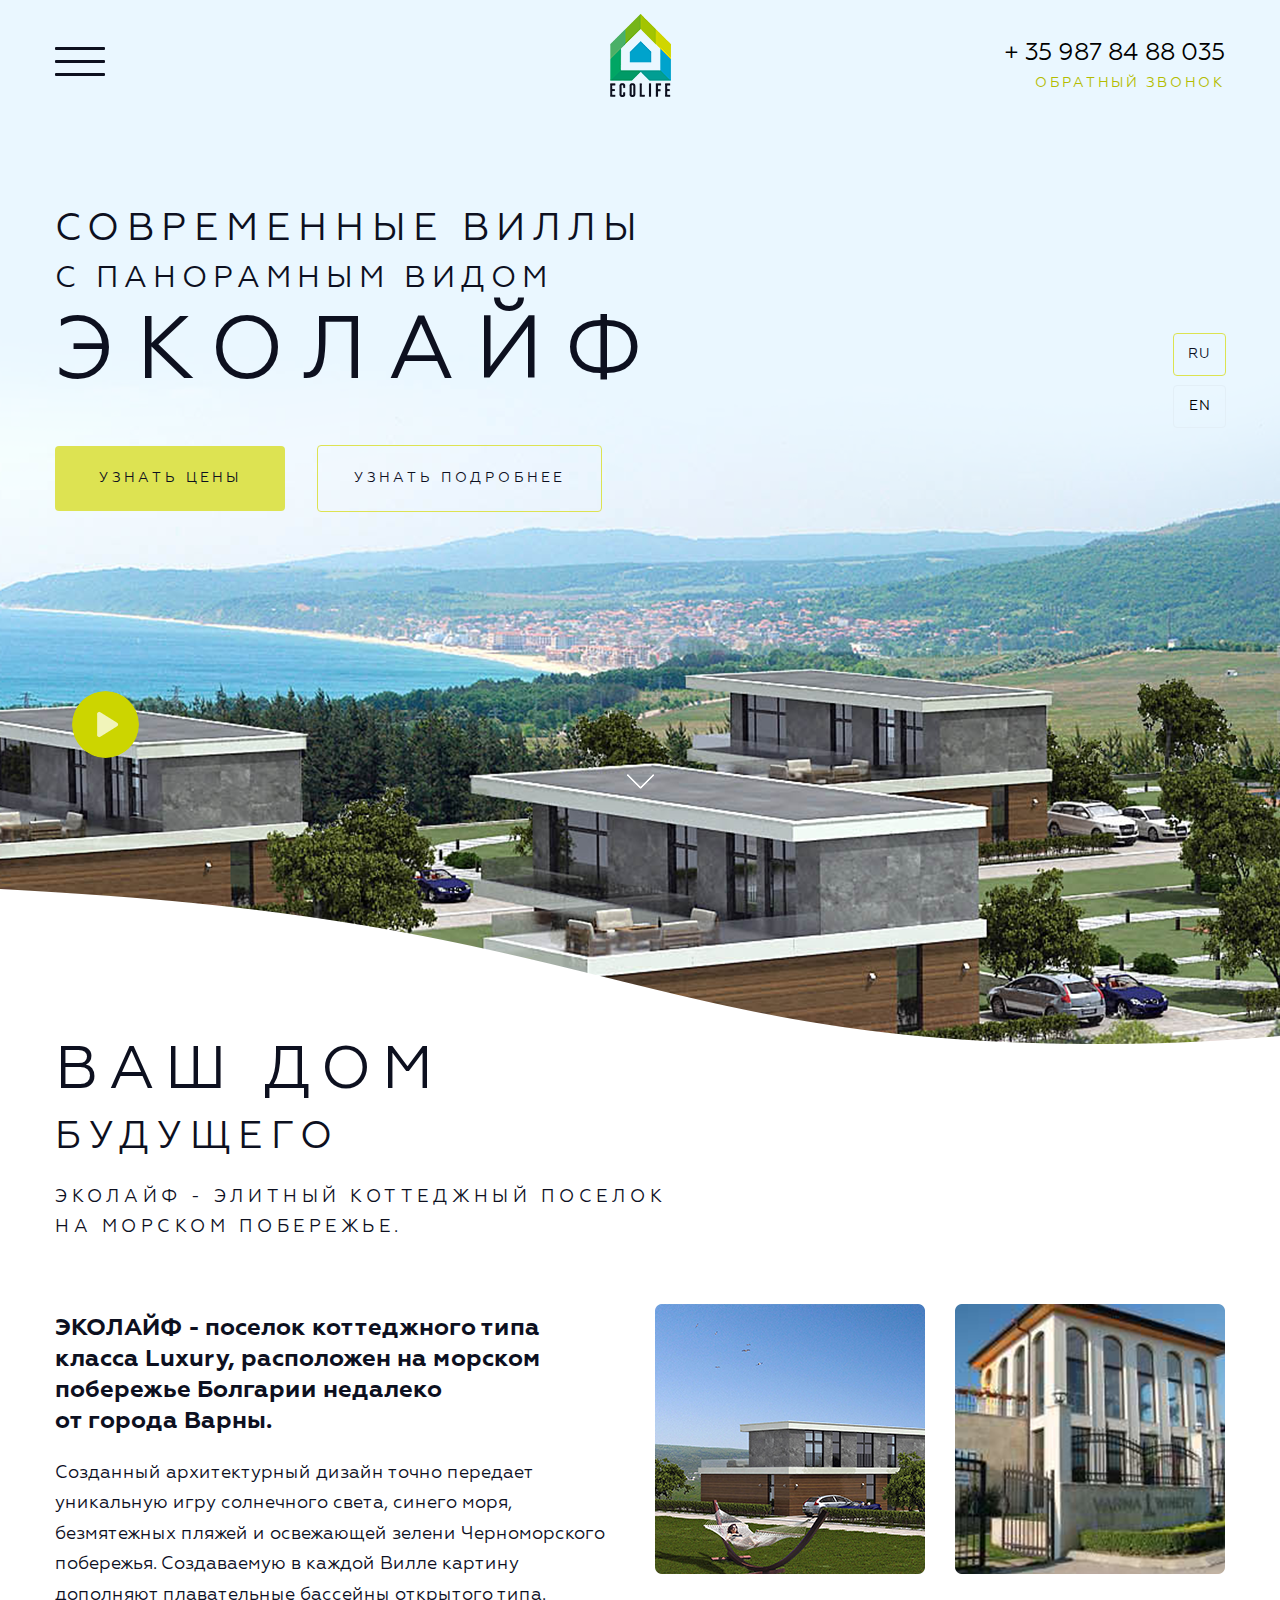
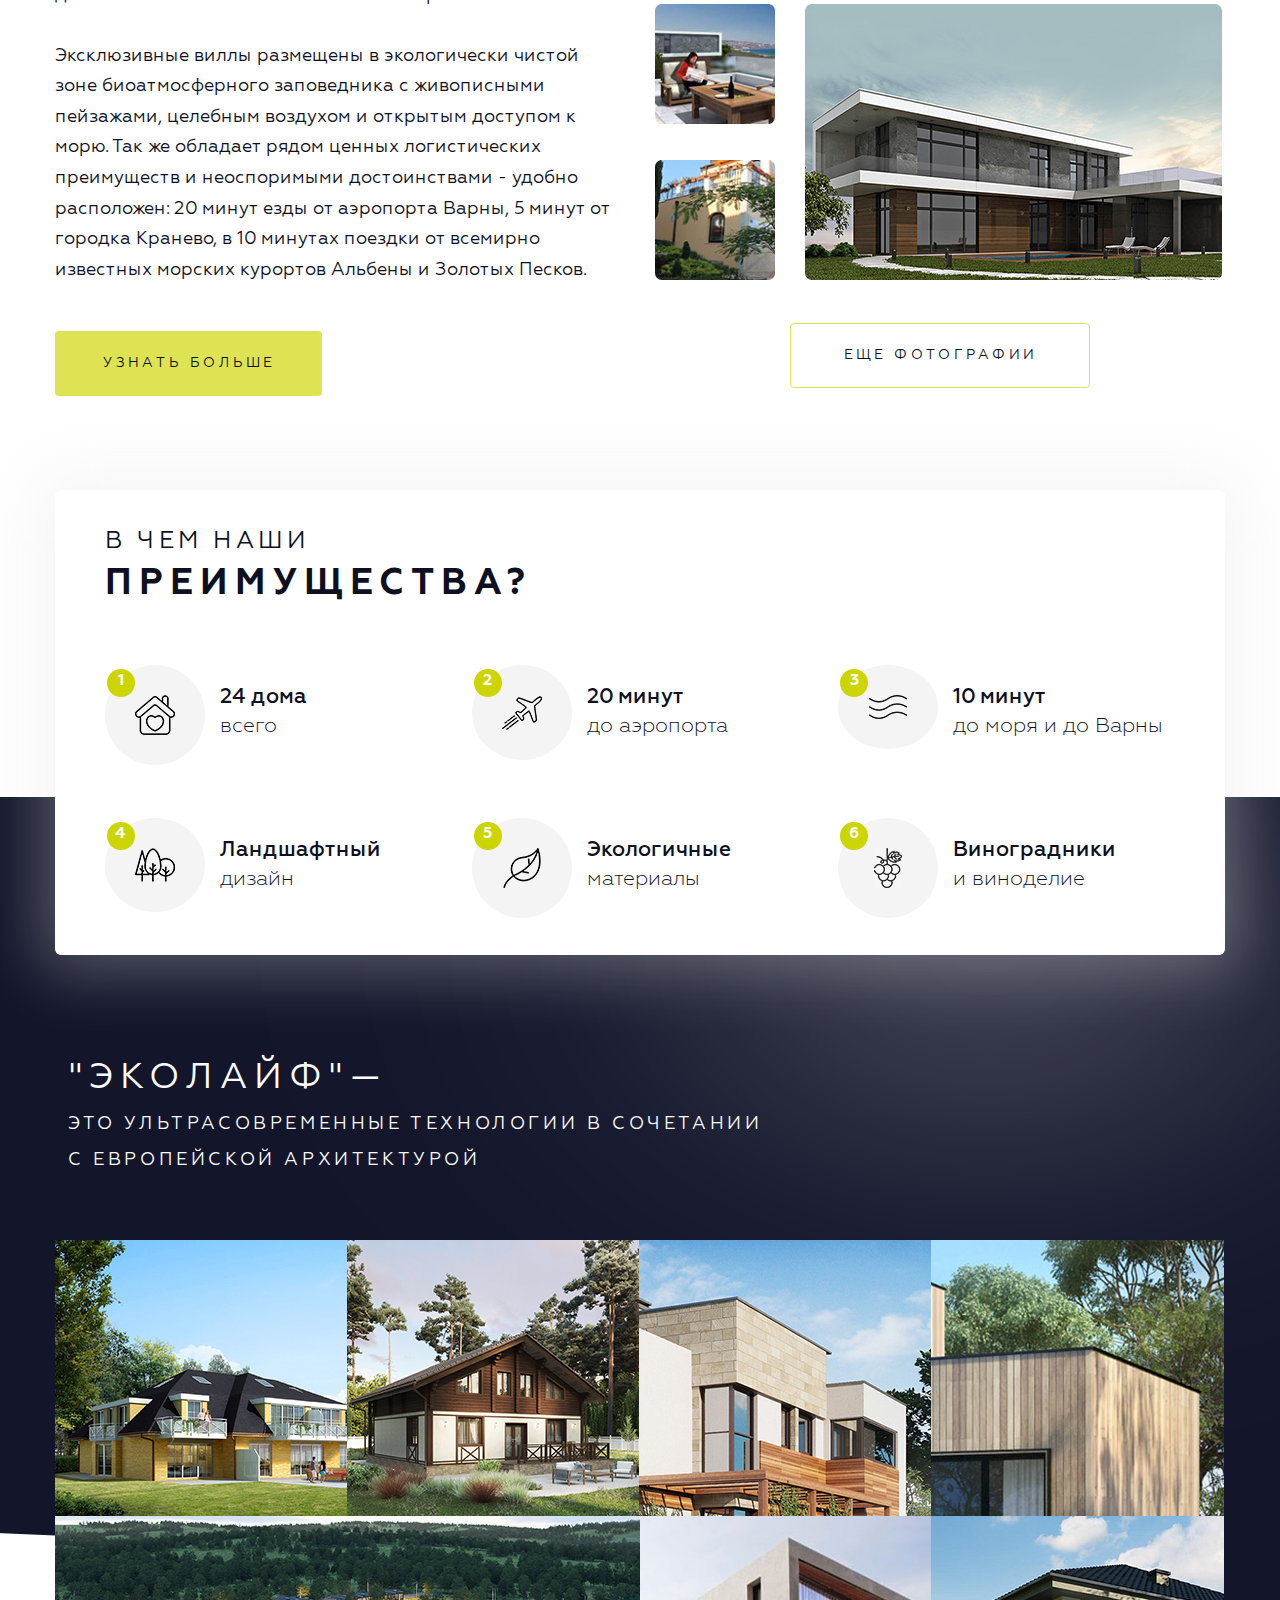
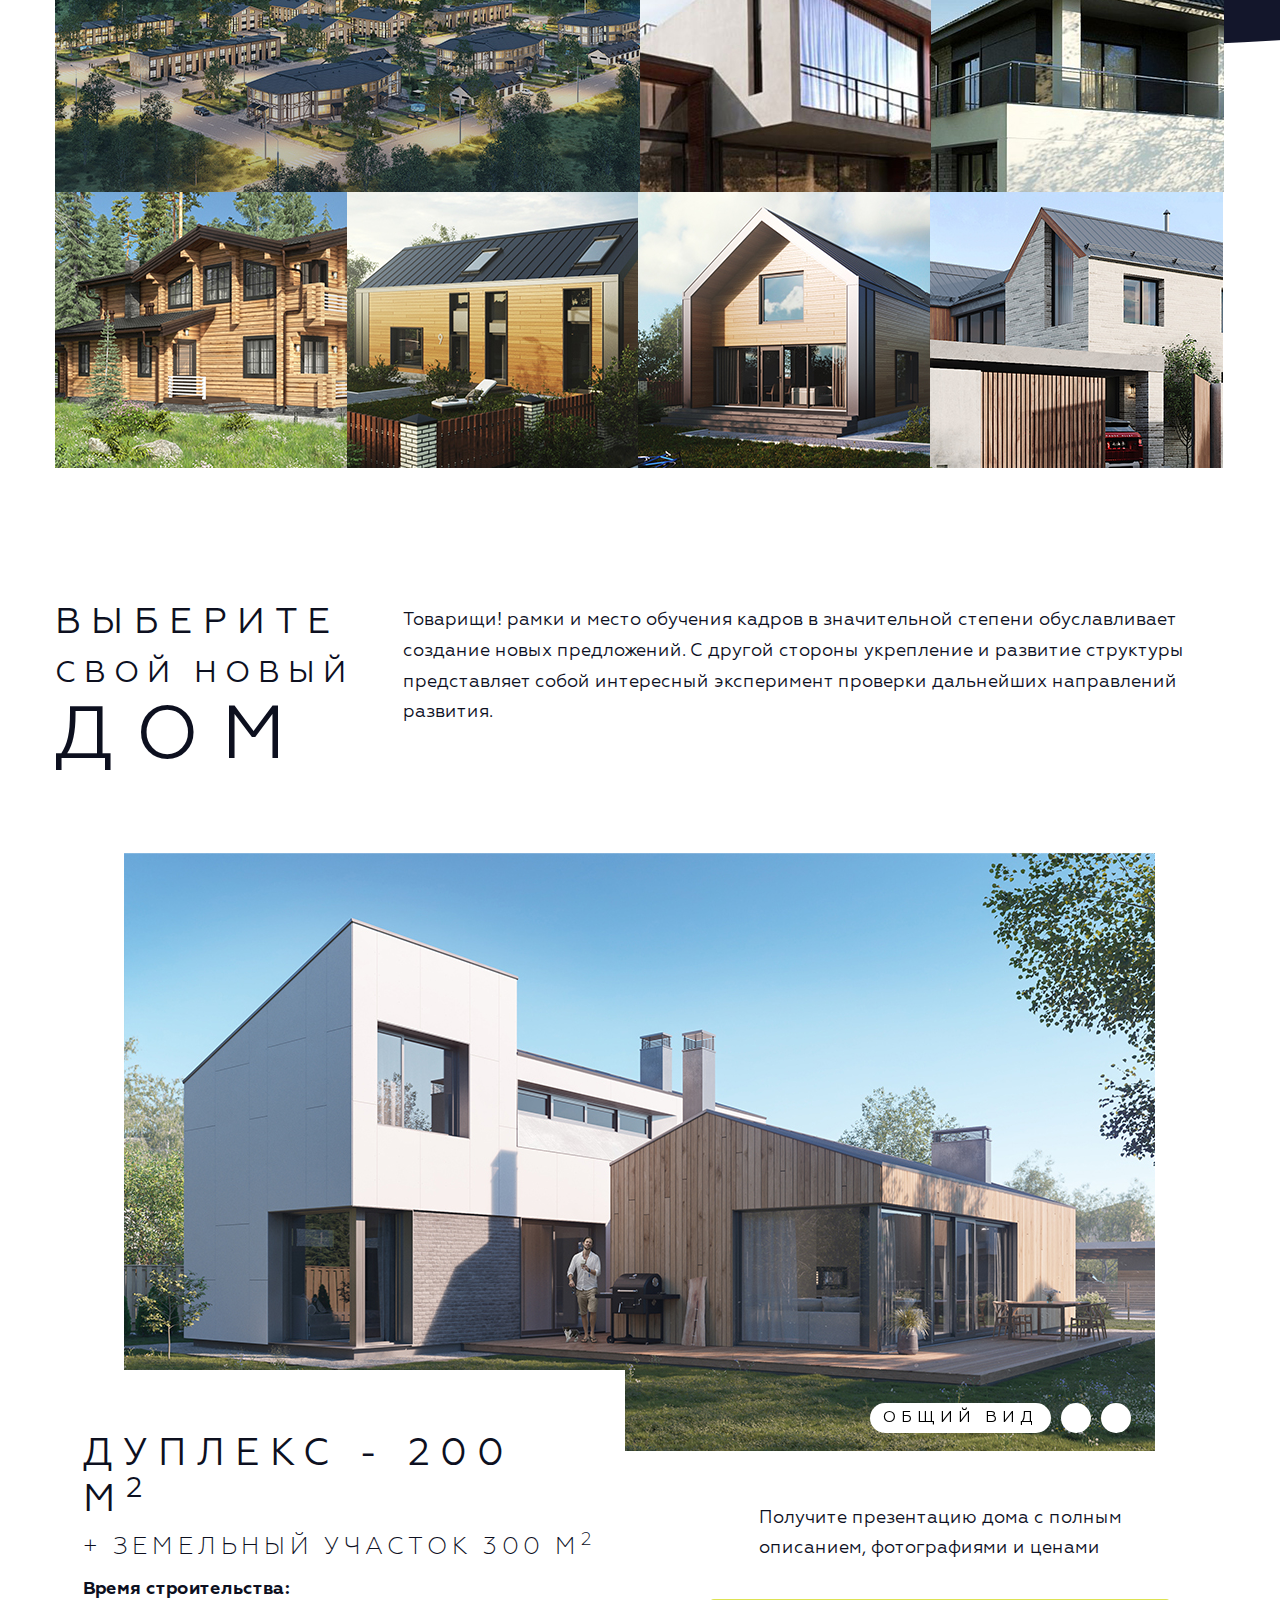
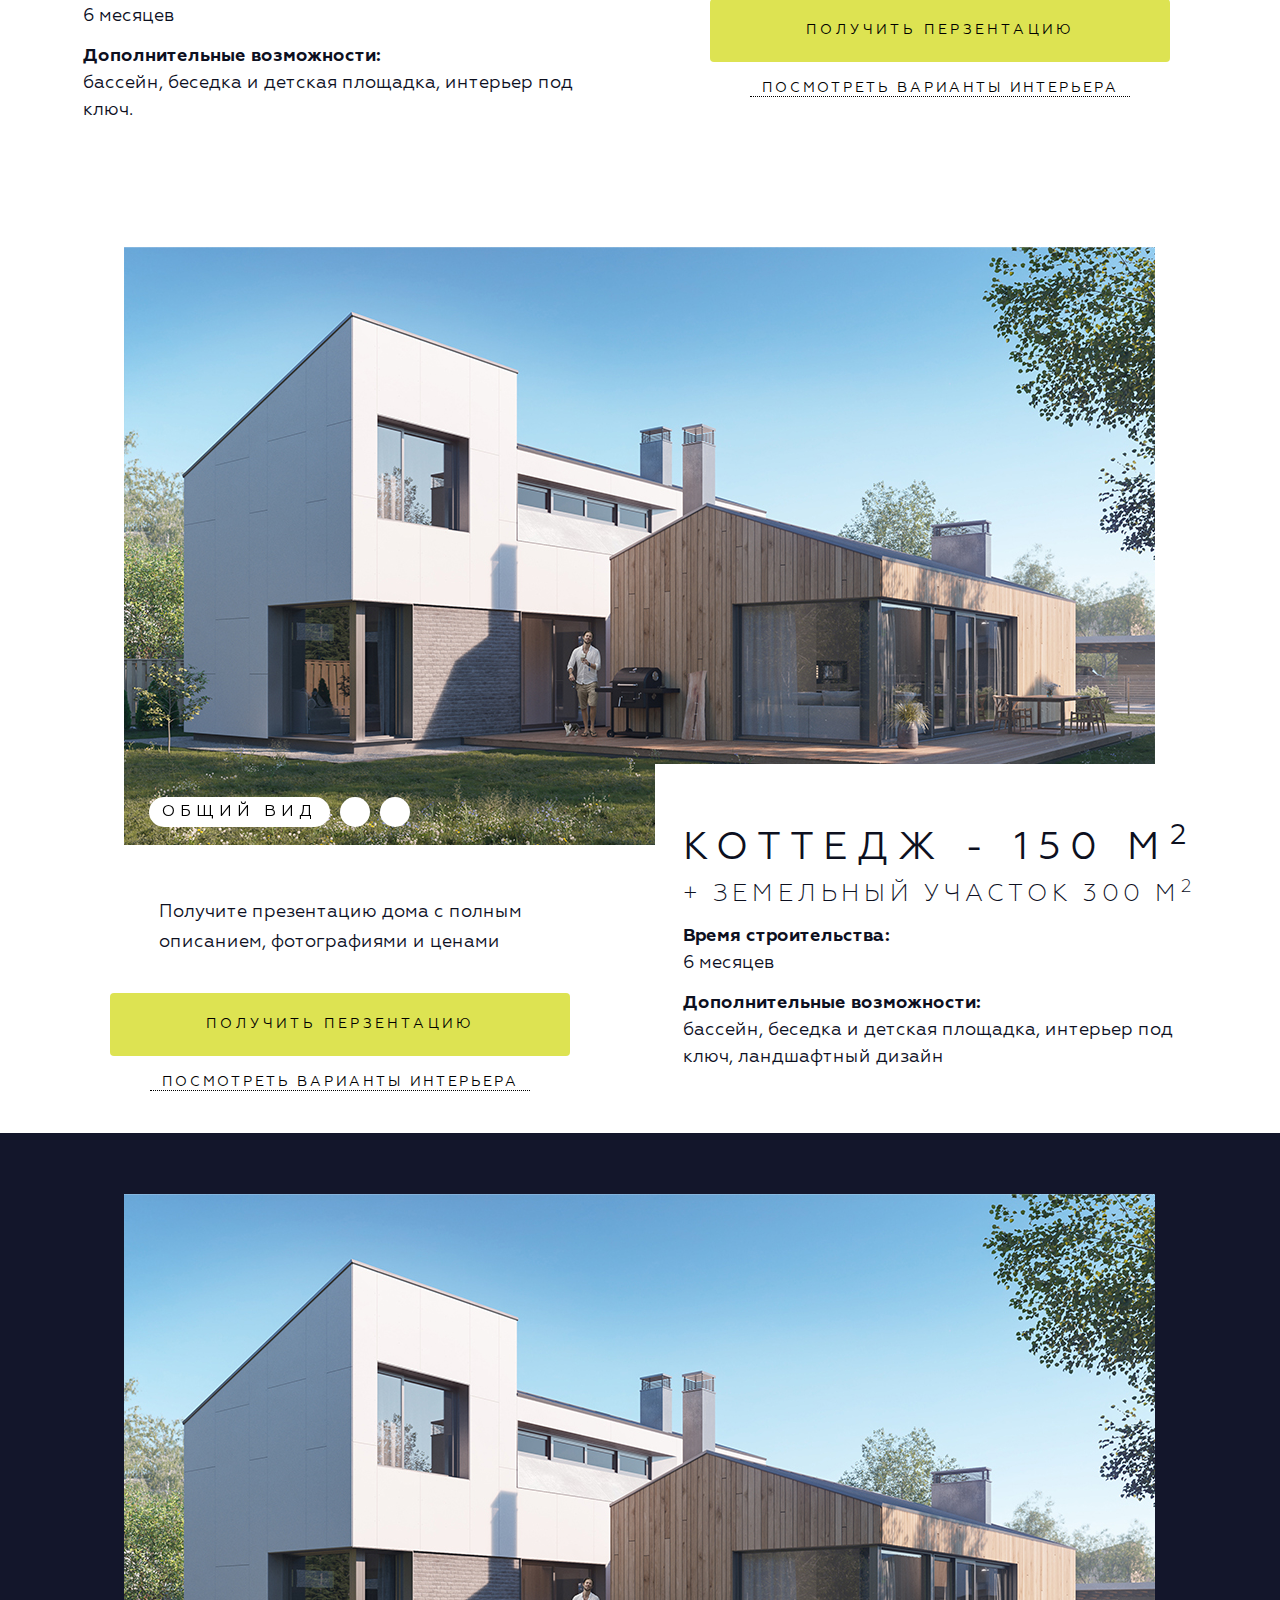
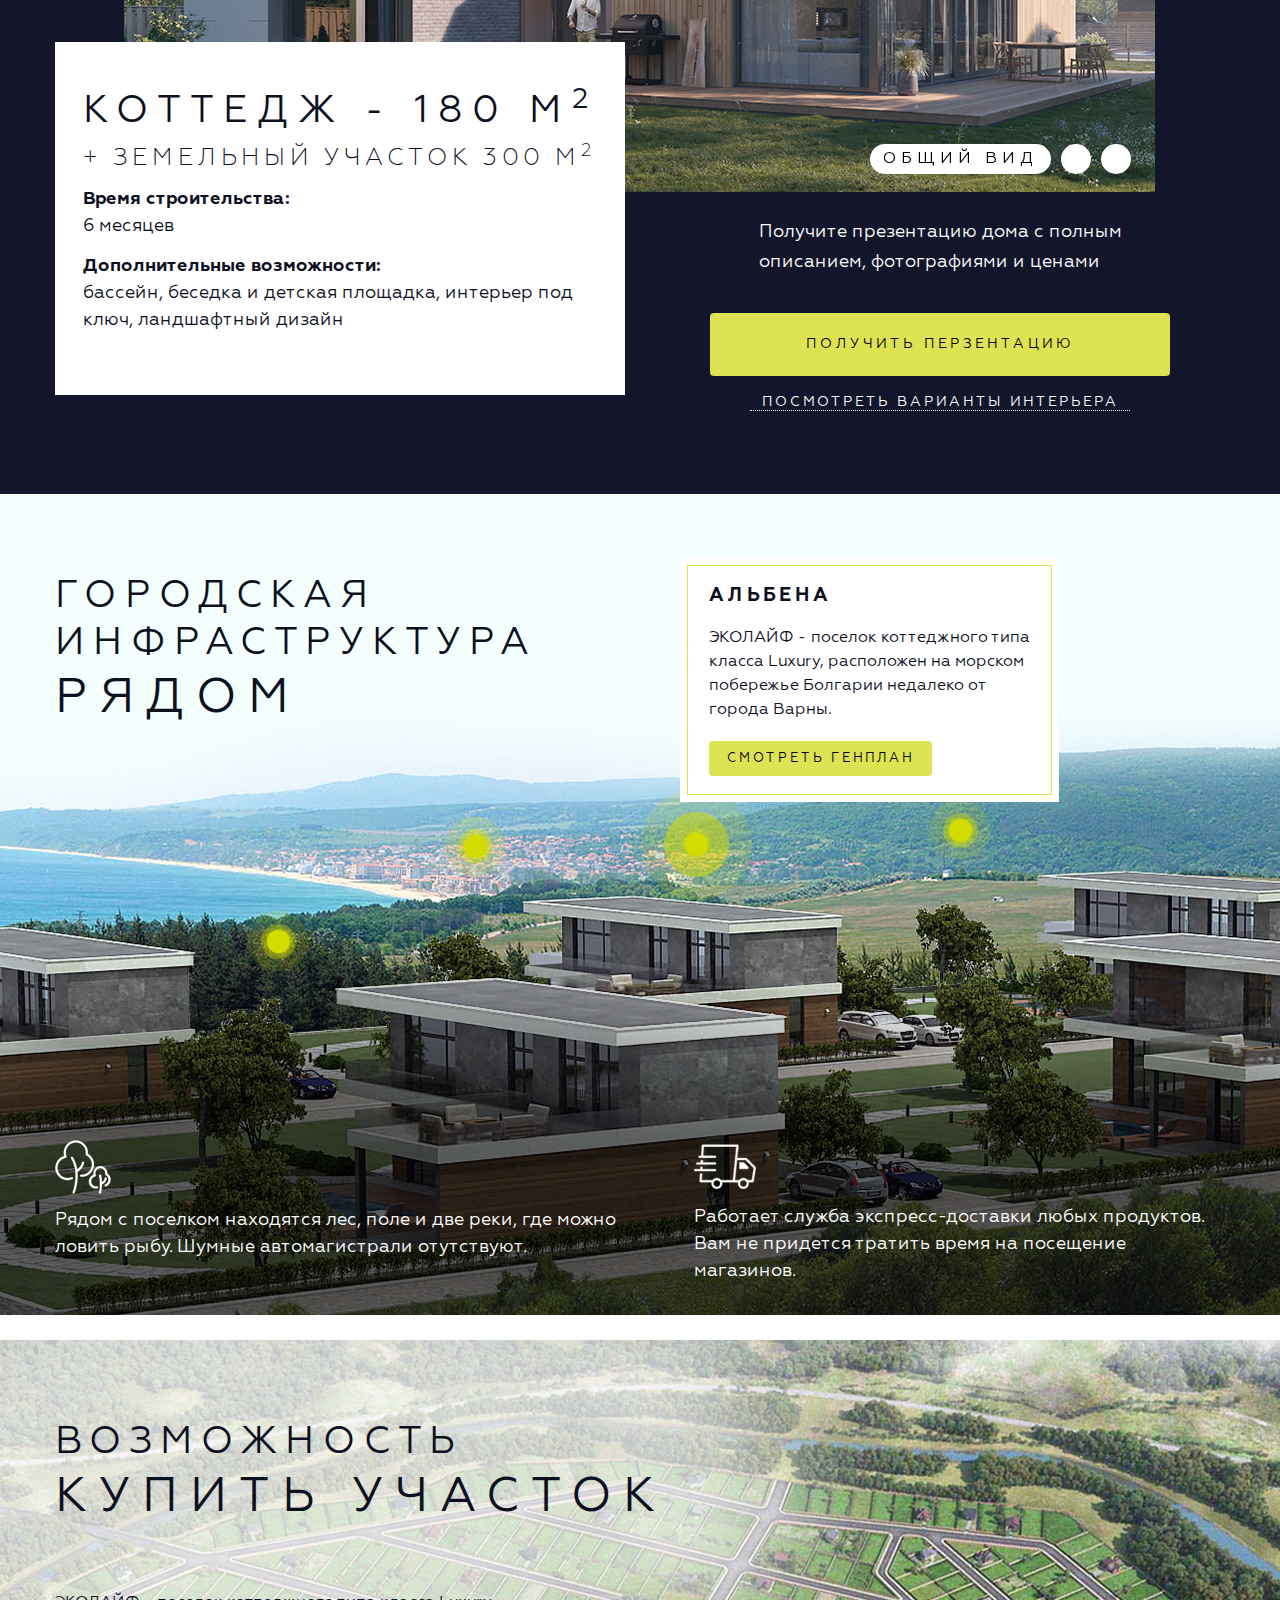
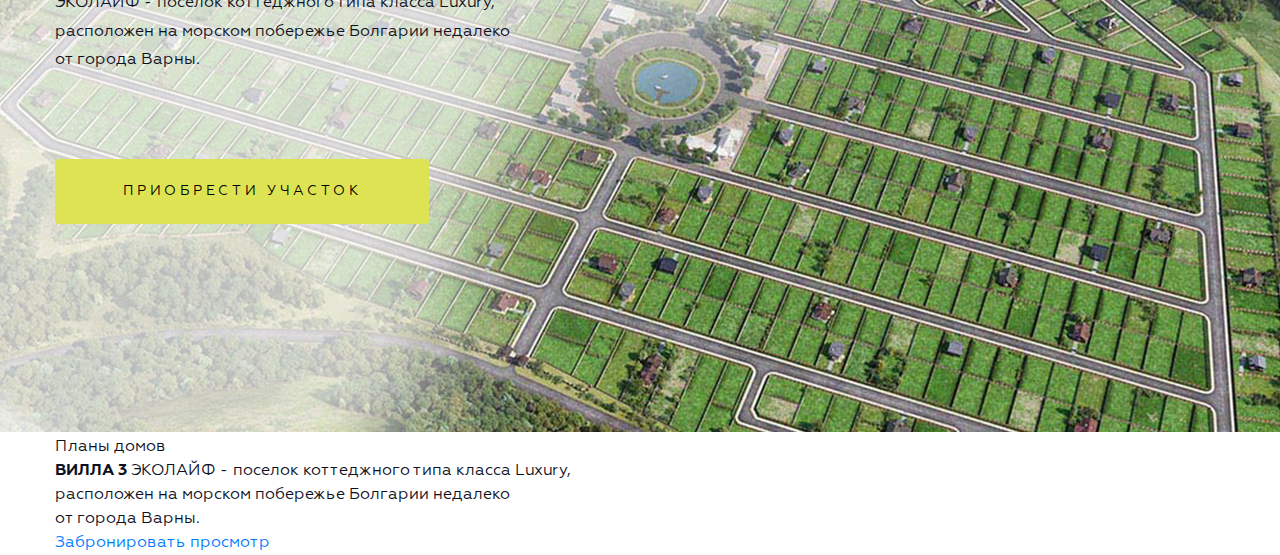
==== commit 32c79781: "- добавлены 6-8 экраны - начат 9 экран" ====
--- a/index.html
+++ b/index.html
@@ -287,6 +287,214 @@
                         <a href="#" class="sl-block-right-btn">Получить перзентацию</a>
                         <a href="#" class="sl-block-right-see">Посмотреть варианты интерьера</a>
                     </div>
+                    <div class="sl-block-right" data-cont="sl1-right1">
+                        <div class="sl-block-right-txt">Получите презентацию дома с полным<br>описанием, фотографиями и ценами</div>
+                        <a href="#" class="sl-block-right-btn">Получить перзентацию</a>
+                        <a href="#" class="sl-block-right-see">Посмотреть варианты интерьера</a>
+                    </div>
+                    <div class="sl-block-right" data-cont="sl1-right2">
+                        <div class="sl-block-right-txt">Получите презентацию дома с полным<br>описанием, фотографиями и ценами</div>
+                        <a href="#" class="sl-block-right-btn">Получить перзентацию</a>
+                        <a href="#" class="sl-block-right-see">Посмотреть варианты интерьера</a>
+                    </div>
+                </div>
+            </div>
+        </div>
+    </div>
+    <div class="choose2">
+        <div class="container">
+            <div class="sl-block">
+                <ul id="choose2-sl">
+                    <li data-txt="sl2-txt0">
+                        <img src="img/choose1.jpg" alt="">
+                        <span>Общий вид</span>
+                    </li>
+                    <li data-txt="sl2-txt1">
+                        <img src="img/choose1.jpg" alt="">
+                        <span>Общий вид2</span>
+                    </li>
+                    <li data-txt="sl2-txt2">
+                        <img src="img/choose1.jpg" alt="">
+                        <span>Общий вид3</span>
+                    </li>
+                </ul>
+            </div>
+            <div class="row">
+                <div class="col-12 col-md-6">
+                    <div class="sl-block-right active" data-cont="sl2-right0">
+                        <div class="sl-block-right-txt">Получите презентацию дома с полным<br>описанием, фотографиями и ценами</div>
+                        <a href="#" class="sl-block-right-btn">Получить перзентацию</a>
+                        <a href="#" class="sl-block-right-see">Посмотреть варианты интерьера</a>
+                    </div>
+                    <div class="sl-block-right" data-cont="sl2-right1">
+                        <div class="sl-block-right-txt">Получите презентацию дома с полным<br>описанием, фотографиями и ценами</div>
+                        <a href="#" class="sl-block-right-btn">Получить перзентацию</a>
+                        <a href="#" class="sl-block-right-see">Посмотреть варианты интерьера</a>
+                    </div>
+                    <div class="sl-block-right" data-cont="sl2-right2">
+                        <div class="sl-block-right-txt">Получите презентацию дома с полным<br>описанием, фотографиями и ценами</div>
+                        <a href="#" class="sl-block-right-btn">Получить перзентацию</a>
+                        <a href="#" class="sl-block-right-see">Посмотреть варианты интерьера</a>
+                    </div>
+                </div>
+                <div class="col-12 col-md-6">
+                    <div class="sl-block-cont active" data-cont="sl2-cont0">
+                        <div class="sl-block-cont-ttl">коттедж - 150 м<sup>2</sup></div>
+                        <div class="sl-block-cont-subttl">+ земельный участок 300 м<sup>2</sup></div>
+                        <div class="sl-block-cont-txt"><b>Время строительства:</b><br>
+                        6 месяцев
+                        </div>
+                        <div class="sl-block-cont-txt"><b>Дополнительные возможности:</b><br>
+                        бассейн, беседка и детская площадка, интерьер под ключ, ландшафтный дизайн
+                        </div>
+                    </div>
+                    <div class="sl-block-cont" data-cont="sl2-cont1">
+                        <div class="sl-block-cont-ttl">Дуплекс - 450 м<sup>2</sup></div>
+                        <div class="sl-block-cont-subttl">+ земельный участок 550 м<sup>2</sup></div>
+                        <div class="sl-block-cont-txt"><b>Время строительства:</b><br>
+                        6 месяцев
+                        </div>
+                        <div class="sl-block-cont-txt"><b>Дополнительные возможности:</b><br>
+                        бассейн, беседка и детская площадка, интерьер под ключ.
+                        </div>
+                    </div>  
+                    <div class="sl-block-cont" data-cont="sl2-cont2">
+                        <div class="sl-block-cont-ttl">Дуплекс - 100 м<sup>2</sup></div>
+                        <div class="sl-block-cont-subttl">+ земельный участок 250 м<sup>2</sup></div>
+                        <div class="sl-block-cont-txt"><b>Время строительства:</b><br>
+                        6 месяцев
+                        </div>
+                        <div class="sl-block-cont-txt"><b>Дополнительные возможности:</b><br>
+                        бассейн, беседка и детская площадка, интерьер под ключ.
+                        </div>
+                    </div>                                      
+                </div>
+            </div>
+        </div>
+    </div>
+
+    <div class="choose3">
+        <div class="container">
+            <div class="sl-block">
+                <ul id="choose3-sl">
+                    <li data-txt="sl3-txt0">
+                        <img src="img/choose1.jpg" alt="">
+                        <span>Общий вид</span>
+                    </li>
+                    <li data-txt="sl3-txt1">
+                        <img src="img/choose1.jpg" alt="">
+                        <span>Общий вид2</span>
+                    </li>
+                    <li data-txt="sl3-txt2">
+                        <img src="img/choose1.jpg" alt="">
+                        <span>Общий вид3</span>
+                    </li>
+                </ul>
+            </div>
+            <div class="row">
+                <div class="col-12 col-md-6">
+                    <div class="sl-block-cont active" data-cont="sl3-cont0">
+                        <div class="sl-block-cont-ttl">коттедж - 180 м<sup>2</sup></div>
+                        <div class="sl-block-cont-subttl">+ земельный участок 300 м<sup>2</sup></div>
+                        <div class="sl-block-cont-txt"><b>Время строительства:</b><br>
+                        6 месяцев
+                        </div>
+                        <div class="sl-block-cont-txt"><b>Дополнительные возможности:</b><br>
+                        бассейн, беседка и детская площадка, интерьер под ключ, ландшафтный дизайн
+                        </div>
+                    </div>
+                    <div class="sl-block-cont" data-cont="sl3-cont1">
+                        <div class="sl-block-cont-ttl">Дуплекс - 450 м<sup>2</sup></div>
+                        <div class="sl-block-cont-subttl">+ земельный участок 550 м<sup>2</sup></div>
+                        <div class="sl-block-cont-txt"><b>Время строительства:</b><br>
+                        6 месяцев
+                        </div>
+                        <div class="sl-block-cont-txt"><b>Дополнительные возможности:</b><br>
+                        бассейн, беседка и детская площадка, интерьер под ключ.
+                        </div>
+                    </div>  
+                    <div class="sl-block-cont" data-cont="sl3-cont2">
+                        <div class="sl-block-cont-ttl">Дуплекс - 100 м<sup>2</sup></div>
+                        <div class="sl-block-cont-subttl">+ земельный участок 250 м<sup>2</sup></div>
+                        <div class="sl-block-cont-txt"><b>Время строительства:</b><br>
+                        6 месяцев
+                        </div>
+                        <div class="sl-block-cont-txt"><b>Дополнительные возможности:</b><br>
+                        бассейн, беседка и детская площадка, интерьер под ключ.
+                        </div>
+                    </div>                                      
+                </div>
+                <div class="col-12 col-md-6">
+                    <div class="sl-block-right active" data-cont="sl3-right0">
+                        <div class="sl-block-right-txt">Получите презентацию дома с полным<br>описанием, фотографиями и ценами</div>
+                        <a href="#" class="sl-block-right-btn">Получить перзентацию</a>
+                        <a href="#" class="sl-block-right-see">Посмотреть варианты интерьера</a>
+                    </div>
+                    <div class="sl-block-right" data-cont="sl3-right1">
+                        <div class="sl-block-right-txt">Получите презентацию дома с полным<br>описанием, фотографиями и ценами</div>
+                        <a href="#" class="sl-block-right-btn">Получить перзентацию</a>
+                        <a href="#" class="sl-block-right-see">Посмотреть варианты интерьера</a>
+                    </div>
+                    <div class="sl-block-right" data-cont="sl3-right2">
+                        <div class="sl-block-right-txt">Получите презентацию дома с полным<br>описанием, фотографиями и ценами</div>
+                        <a href="#" class="sl-block-right-btn">Получить перзентацию</a>
+                        <a href="#" class="sl-block-right-see">Посмотреть варианты интерьера</a>
+                    </div>
+                </div>
+            </div>
+        </div>
+    </div>    
+    <div class="infr">
+        <div class="container">
+           <div class="row">
+               <div class="col-12 col-lg-6">
+                   <div class="infr-ttl">ГОРОДСКАЯ<br>ИНФРАСТРУКТУРА<br><span>РЯДОМ</span></div>
+               </div>
+               <div class="col-12 col-lg-6">
+                  <div class="infr-cont">
+                       <div class="infr-bl">
+                           <div class="infr-bl-ttl">Альбена</div>
+                           <div class="infr-bl-txt">ЭКОЛАЙФ - поселок коттеджного типа класса Luxury, расположен на морском побережье Болгарии недалеко от города Варны. </div>
+                           <a href="#" class="infr-bl-btn">Смотреть генплан</a>
+                       </div>
+                  </div>
+               </div>
+               <div class="col-12">
+                   <div class="infr-bottom">
+                      <div class="row">
+                          <div class="col-12 col-md-6">
+                               <div class="infr-bottom-bl">
+                                   <div class="infr-bottom-bl-img"><img src="img/infr-ico1.png" alt=""></div>
+                                   <div class="infr-bottom-bl-txt">Рядом с поселком находятся лес, поле и две реки, где можно ловить рыбу. Шумные автомагистрали отутствуют.</div>
+                               </div> 
+                          </div>
+                          <div class="col-12 col-md-6">
+                               <div class="infr-bottom-bl rt">
+                                   <div class="infr-bottom-bl-img"><img src="img/infr-ico2.png" alt=""></div>
+                                   <div class="infr-bottom-bl-txt">Работает служба экспресс-доставки любых продуктов. Вам не придется тратить время на посещение магазинов.</div>
+                               </div> 
+                          </div>
+                      </div>
+                   </div>
+               </div>
+           </div>
+        </div>
+    </div> 
+    <div class="buy">
+        <div class="container">
+            <div class="buy-ttl">Возможность<br><span>Купить участок</span></div>
+            <div class="buy-txt">ЭКОЛАЙФ - поселок коттеджного типа класса Luxury, <br>расположен на морском побережье Болгарии недалеко<br>от города Варны. </div>
+            <a href="#" class="buy-btn">Приобрести участок</a>
+        </div>
+    </div>
+    <div class="plans">
+        <div class="container">
+            <div class="row">
+                <div class="col-12 col-lg-6">
+                    <div class="plans-ttl">Планы домов</div>
+                    <div class="plans-txt"><b>ВИЛЛА 3</b>
+                    ЭКОЛАЙФ - поселок коттеджного типа класса Luxury, <br>расположен на морском побережье Болгарии недалеко<br>от города Варны. </div>
+                    <a href="#" class="plans-btn">Забронировать просмотр</a>
                 </div>
             </div>
         </div>
@@ -338,17 +546,17 @@
         pager:true, 
         onSliderLoad: function() {
                 $('#choose-sl').removeClass('cS-hidden');
-                $('.lSPager li a').each(function(i){
-                    $(this).text($('[data-txt="sl1-txt'+i+'"] span').text());
+                $('.choose .lSPager li a').each(function(i){
+                    $(this).text($('.choose [data-txt="sl1-txt'+i+'"] span').text());
                 });
         },
         onAfterSlide: function(el){
           el.children('li').each(function(i){
               if($(this).hasClass('active')){
-                  $('.sl-block-cont').removeClass('active');
-                  $('.sl-block-right').removeClass('active');
-                  $('[data-cont="sl1-cont'+i+'"]').addClass('active');
-                  $('[data-cont="sl1-right'+i+'"]').addClass('active');
+                  $('.choose .sl-block-cont').removeClass('active');
+                  $('.choose .sl-block-right').removeClass('active');
+                  $('.choose [data-cont="sl1-cont'+i+'"]').addClass('active');
+                  $('.choose [data-cont="sl1-right'+i+'"]').addClass('active');
               }
           });  
         },
@@ -362,6 +570,86 @@
         });
 });
 </script>   
+<script>
+$(document).ready(function() {		
+    $('#choose2-sl').lightSlider({
+        item:1,
+        auto:false,
+        autoWidth:false,
+        loop:false,
+        pause: 4000,
+        speed:1000,
+        controls:true,
+        enableDrag:false,
+        enableTouch:false,
+        freeMove:false,
+        pager:true, 
+        onSliderLoad: function() {
+                $('#choose2-sl').removeClass('cS-hidden');
+                $('.choose2 .lSPager li a').each(function(i){
+                    $(this).text($('.choose2 [data-txt="sl2-txt'+i+'"] span').text());
+                });
+        },
+        onAfterSlide: function(el){
+          el.children('li').each(function(i){
+              if($(this).hasClass('active')){
+                  $('.choose2 .sl-block-cont').removeClass('active');
+                  $('.choose2 .sl-block-right').removeClass('active');
+                  $('.choose2 [data-cont="sl2-cont'+i+'"]').addClass('active');
+                  $('.choose2 [data-cont="sl2-right'+i+'"]').addClass('active');
+              }
+          });  
+        },
+        responsive : [
+        {
+            breakpoint:991, 
+                settings: {item:1}
+        }
+        ]
+
+        });
+});
+</script>    
+<script>
+$(document).ready(function() {		
+    $('#choose3-sl').lightSlider({
+        item:1,
+        auto:false,
+        autoWidth:false,
+        loop:false,
+        pause: 4000,
+        speed:1000,
+        controls:true,
+        enableDrag:false,
+        enableTouch:false,
+        freeMove:false,
+        pager:true, 
+        onSliderLoad: function() {
+                $('#choose3-sl').removeClass('cS-hidden');
+                $('.choose3 .lSPager li a').each(function(i){
+                    $(this).text($('.choose3 [data-txt="sl3-txt'+i+'"] span').text());
+                });
+        },
+        onAfterSlide: function(el){
+          el.children('li').each(function(i){
+              if($(this).hasClass('active')){
+                  $('.choose3 .sl-block-cont').removeClass('active');
+                  $('.choose3 .sl-block-right').removeClass('active');
+                  $('.choose3 [data-cont="sl3-cont'+i+'"]').addClass('active');
+                  $('.choose3 [data-cont="sl3-right'+i+'"]').addClass('active');
+              }
+          });  
+        },
+        responsive : [
+        {
+            breakpoint:991, 
+                settings: {item:1}
+        }
+        ]
+
+        });
+});
+</script>           
     
 <script type="text/javascript" src="fancybox/jquery.fancybox.pack.js" ></script>
 <script type="text/javascript">
--- a/css/main.css
+++ b/css/main.css
@@ -124,6 +124,93 @@
 /*choose*/
 @media (min-width: 1200px) { .choose .col-lg-3 { -webkit-box-flex: 0; -ms-flex: 0 0 29%; flex: 0 0 29%; max-width: 29%; }
   .choose .col-lg-9 { -webkit-box-flex: 0; -ms-flex: 0 0 71%; flex: 0 0 71%; max-width: 71%; } }
+/*choose2*/
+.choose2 { padding-top: 61px; }
+.choose2-subttl { font-size: 36px; text-transform: uppercase; color: #0d101f; line-height: 1.23; letter-spacing: 10px; }
+.choose2-subttl span { font-size: 30px; display: block; letter-spacing: 8px; padding-top: 10px; }
+.choose2-ttl { font-size: 75px; text-transform: uppercase; color: #0d101f; line-height: 1; letter-spacing: 23px; padding-top: 7px; }
+.choose2-txt { margin-top: 4px; font-size: 18px; line-height: 1.7; }
+.choose2 .sl-block { margin-top: 0; }
+.choose2 .sl-block .lSSlideOuter { padding: 0 69px !important; }
+.choose2 .sl-block ul { margin-bottom: 0; }
+.choose2 .sl-block ul li span { display: none; }
+.choose2 .sl-block .lSPager.lSpg { position: absolute; bottom: 10px; left: 89px; }
+.choose2 .sl-block .lSPager.lSpg > li a { width: 30px; height: 30px; background: #fff; text-indent: 0; padding: 7px 13px; line-height: 1; color: #fff; text-transform: uppercase; letter-spacing: 5px; }
+.choose2 .sl-block .lSPager.lSpg > li.active a { width: auto; color: #000; }
+.choose2 .sl-block-cont { display: none; background: #fff; margin-top: -81px; padding: 62px 23px 62px 28px; position: relative; }
+.choose2 .sl-block-cont:before { content: ''; position: absolute; top: 0; right: 0; height: 100%; width: 50vw; display: block; background: #fff; z-index: -1; }
+.choose2 .sl-block-cont.active { display: block; }
+.choose2 .sl-block-cont-ttl { font-size: 38px; text-transform: uppercase; color: #0d101f; line-height: 1.23; letter-spacing: 10px; }
+.choose2 .sl-block-cont-subttl { font-size: 24px; text-transform: uppercase; color: #0d101f; line-height: 1.23; letter-spacing: 4.5px; padding-top: 8px; font-weight: 300; }
+.choose2 .sl-block-cont-txt { font-size: 18px; margin-top: 13px; }
+.choose2 .sl-block-right { display: none; padding-top: 52px; text-align: center; }
+.choose2 .sl-block-right.active { display: block; }
+.choose2 .sl-block-right-txt { font-size: 18px; display: inline-block; letter-spacing: 0px; line-height: 1.7; text-align: left; }
+.choose2 .sl-block-right-btn { width: 100%; display: inline-block; max-width: 460px; background: #dde352; color: #000; text-transform: uppercase; font-size: 14px; letter-spacing: 4px; margin-top: 35px; padding: 21px 15px; border-radius: 4px; }
+.choose2 .sl-block-right-btn:hover, .choose2 .sl-block-right-btn:focus { text-decoration: none; color: #000; }
+.choose2 .sl-block-right-see { display: inline-block; width: 100%; max-width: 380px; font-size: 14px; text-transform: uppercase; letter-spacing: 3px; color: #000; margin-top: 19px; border-bottom: 1px dotted #000; line-height: 1.1; }
+.choose2 .sl-block-right-see:hover, .choose2 .sl-block-right-see:focus { text-decoration: none; color: #000; }
+
+/*choose2*/
+@media (min-width: 1200px) { .choose2 .col-lg-3 { -webkit-box-flex: 0; -ms-flex: 0 0 29%; flex: 0 0 29%; max-width: 29%; }
+  .choose2 .col-lg-9 { -webkit-box-flex: 0; -ms-flex: 0 0 71%; flex: 0 0 71%; max-width: 71%; } }
+/*choose3*/
+.choose3 { padding-top: 61px; background: #13162b; padding-bottom: 80px; }
+.choose3-subttl { font-size: 36px; text-transform: uppercase; color: #0d101f; line-height: 1.23; letter-spacing: 10px; }
+.choose3-subttl span { font-size: 30px; display: block; letter-spacing: 8px; padding-top: 10px; }
+.choose3-ttl { font-size: 75px; text-transform: uppercase; color: #0d101f; line-height: 1; letter-spacing: 23px; padding-top: 7px; }
+.choose3-txt { margin-top: 4px; font-size: 18px; line-height: 1.7; }
+.choose3 .sl-block { margin-top: 0; }
+.choose3 .sl-block .lSSlideOuter { padding: 0 69px !important; }
+.choose3 .sl-block ul { margin-bottom: 0; }
+.choose3 .sl-block ul li span { display: none; }
+.choose3 .sl-block .lSPager.lSpg { position: absolute; bottom: 10px; right: 89px; }
+.choose3 .sl-block .lSPager.lSpg > li a { width: 30px; height: 30px; background: #fff; text-indent: 0; padding: 7px 13px; line-height: 1; color: #fff; text-transform: uppercase; letter-spacing: 5px; }
+.choose3 .sl-block .lSPager.lSpg > li.active a { width: auto; color: #000; }
+.choose3 .sl-block-cont { display: none; background: #fff; margin-top: -150px; padding: 47px 23px 61px 28px; position: relative; }
+.choose3 .sl-block-cont:before { content: ''; position: absolute; top: 0; right: 0; height: 100%; width: 50vw; display: block; background: #fff; z-index: -1; }
+.choose3 .sl-block-cont.active { display: block; }
+.choose3 .sl-block-cont-ttl { font-size: 38px; text-transform: uppercase; color: #0d101f; line-height: 1.23; letter-spacing: 10px; }
+.choose3 .sl-block-cont-subttl { font-size: 24px; text-transform: uppercase; color: #0d101f; line-height: 1.23; letter-spacing: 4.5px; padding-top: 8px; font-weight: 300; }
+.choose3 .sl-block-cont-txt { font-size: 18px; margin-top: 13px; }
+.choose3 .sl-block-right { display: none; padding-top: 25px; text-align: center; }
+.choose3 .sl-block-right.active { display: block; }
+.choose3 .sl-block-right-txt { font-size: 18px; display: inline-block; letter-spacing: 0px; line-height: 1.7; text-align: left; color: #fff; }
+.choose3 .sl-block-right-btn { width: 100%; display: inline-block; max-width: 460px; background: #dde352; color: #000; text-transform: uppercase; font-size: 14px; letter-spacing: 4px; margin-top: 35px; padding: 21px 15px; border-radius: 4px; }
+.choose3 .sl-block-right-btn:hover, .choose3 .sl-block-right-btn:focus { text-decoration: none; color: #000; }
+.choose3 .sl-block-right-see { display: inline-block; width: 100%; max-width: 380px; font-size: 14px; text-transform: uppercase; letter-spacing: 3px; color: #fff; margin-top: 19px; border-bottom: 1px dotted #fff; line-height: 1.1; }
+.choose3 .sl-block-right-see:hover, .choose3 .sl-block-right-see:focus { text-decoration: none; color: #fff; }
+
+/*choose3*/
+@media (min-width: 1200px) { .choose3 .col-lg-3 { -webkit-box-flex: 0; -ms-flex: 0 0 29%; flex: 0 0 29%; max-width: 29%; }
+  .choose3 .col-lg-9 { -webkit-box-flex: 0; -ms-flex: 0 0 71%; flex: 0 0 71%; max-width: 71%; } }
+/*infr*/
+.infr { background: url("../img/infr_back.jpg") no-repeat 50% 0%; padding-top: 63px; }
+.infr-ttl { font-size: 38px; text-transform: uppercase; color: #0d101f; line-height: 1.25; letter-spacing: 8px; margin-top: 17px; }
+.infr-ttl span { font-size: 48px; letter-spacing: 12px; }
+.infr-cont { padding-left: 24px; }
+.infr-bl { position: relative; border: 1px solid #dde352; margin: 7px; max-width: 367px; padding: 19px 22px; }
+.infr-bl:before { content: ''; position: absolute; display: block; top: -7px; left: -7px; background: #fff; width: calc(100% + 14px); height: calc(100% + 14px); z-index: 0; }
+.infr-bl:after { content: ''; position: absolute; display: block; top: 0; left: 0; background: #fff; width: 100%; height: 100%; border: 1px solid #dde352; z-index: 0; }
+.infr-bl-ttl { z-index: 1; position: relative; font-size: 19px; text-transform: uppercase; color: #0d101f; line-height: 1.25; letter-spacing: 4px; font-weight: 700; }
+.infr-bl-txt { z-index: 1; position: relative; margin-top: 18px; }
+.infr-bl-btn { position: relative; display: block; z-index: 1; background: #dde352; max-width: 223px; text-transform: uppercase; color: #000; border-radius: 4px; margin-top: 19px; text-align: center; font-size: 13px; padding: 8px 10px; letter-spacing: 3px; opacity: 1; }
+.infr-bl-btn:hover, .infr-bl-btn:focus { text-decoration: none; color: #000; opacity: 0.5; }
+.infr-bottom { margin-top: 337px; padding-bottom: 35px; }
+.infr-bottom-bl { margin-bottom: 20px; }
+.infr-bottom-bl.rt { margin-left: 39px; }
+.infr-bottom-bl-txt { margin-top: 13px; color: #fff; font-size: 18px; }
+
+/*infr*/
+/*buy*/
+.buy { background: url("../img/buy_back.jpg") no-repeat 50% 0%; padding-top: 63px; padding-bottom: 211px; }
+.buy-ttl { font-size: 38px; text-transform: uppercase; color: #0d101f; line-height: 1.25; letter-spacing: 8px; margin-top: 17px; }
+.buy-ttl span { font-size: 48px; letter-spacing: 12px; }
+.buy-txt { margin-top: 61px; line-height: 1.8; }
+.buy-btn { display: block; background: #dde352; max-width: 374px; text-transform: uppercase; color: #000; border-radius: 4px; margin-top: 84px; text-align: center; font-size: 14px; padding: 22px 10px; letter-spacing: 4px; opacity: 1; }
+.buy-btn:hover, .buy-btn:focus { text-decoration: none; color: #000; opacity: 0.5; }
+
+/*buy*/
 /*footer*/
 /*footer*/
 
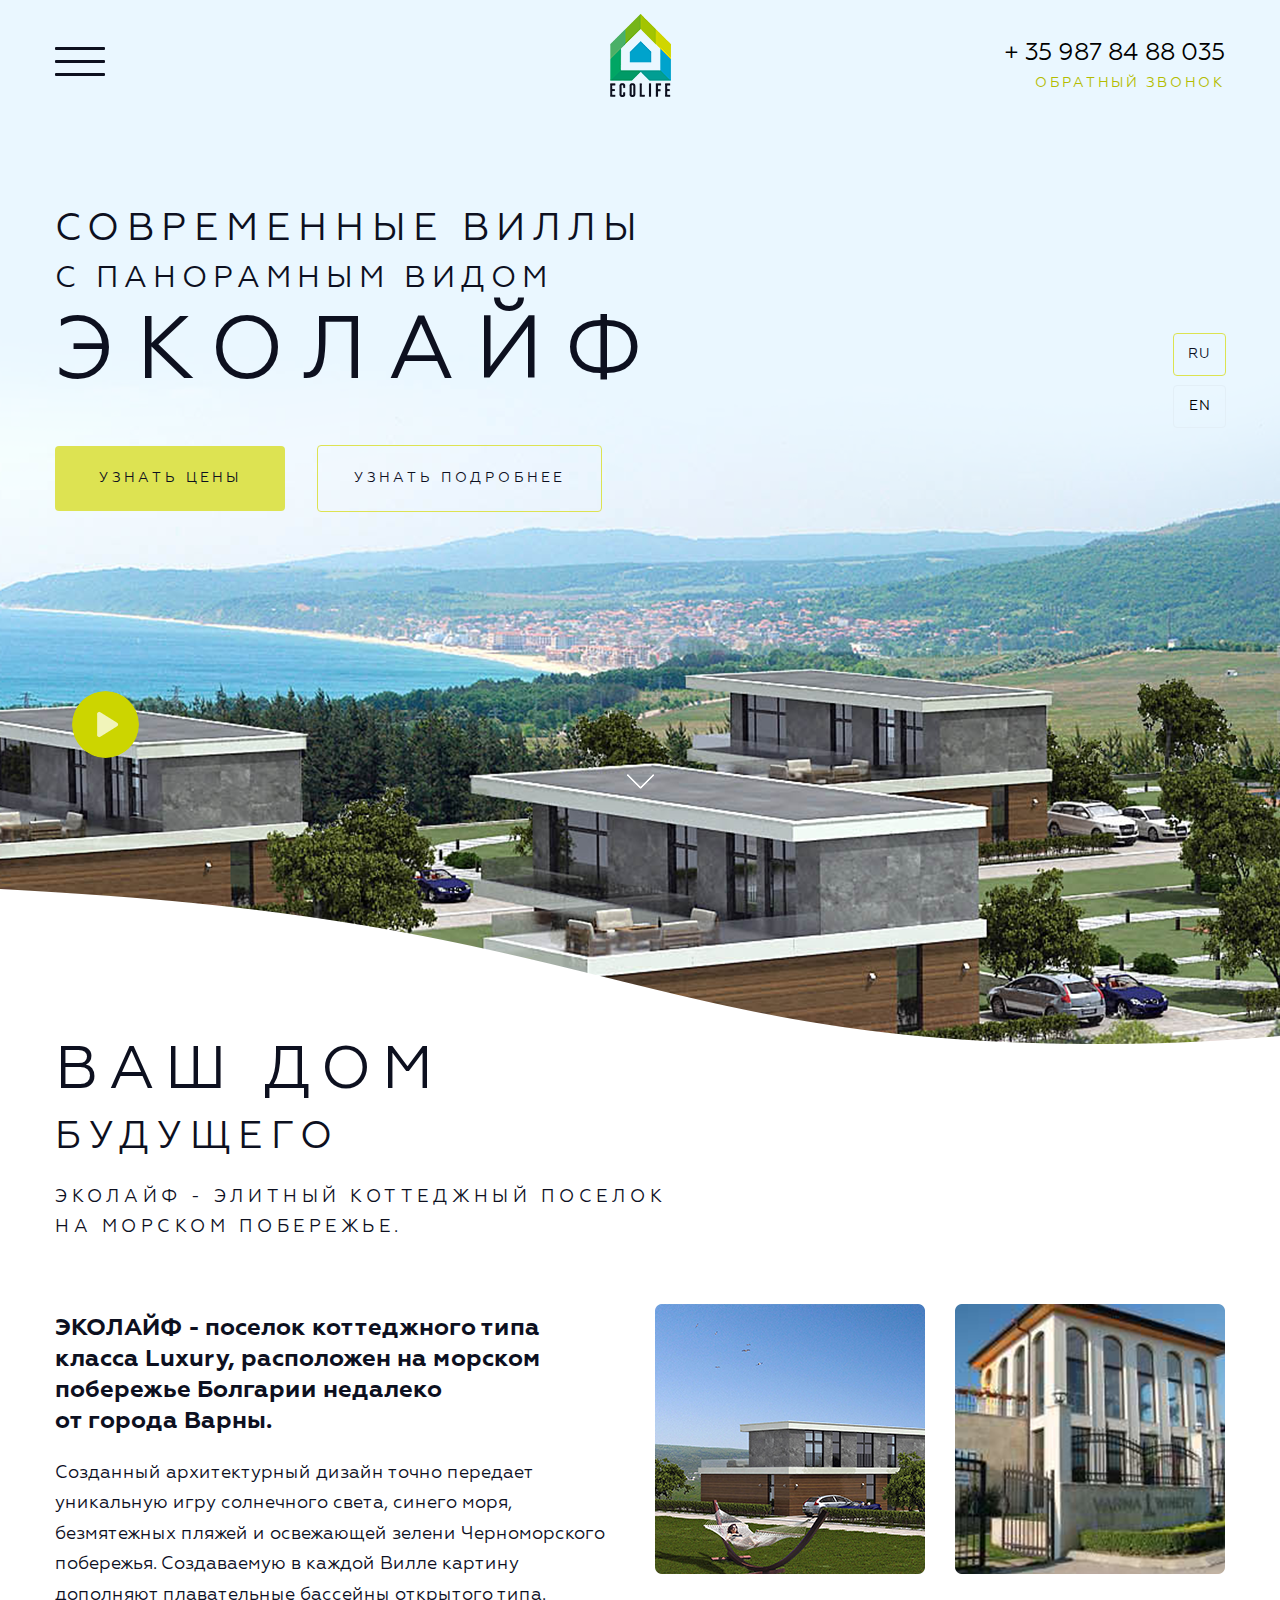
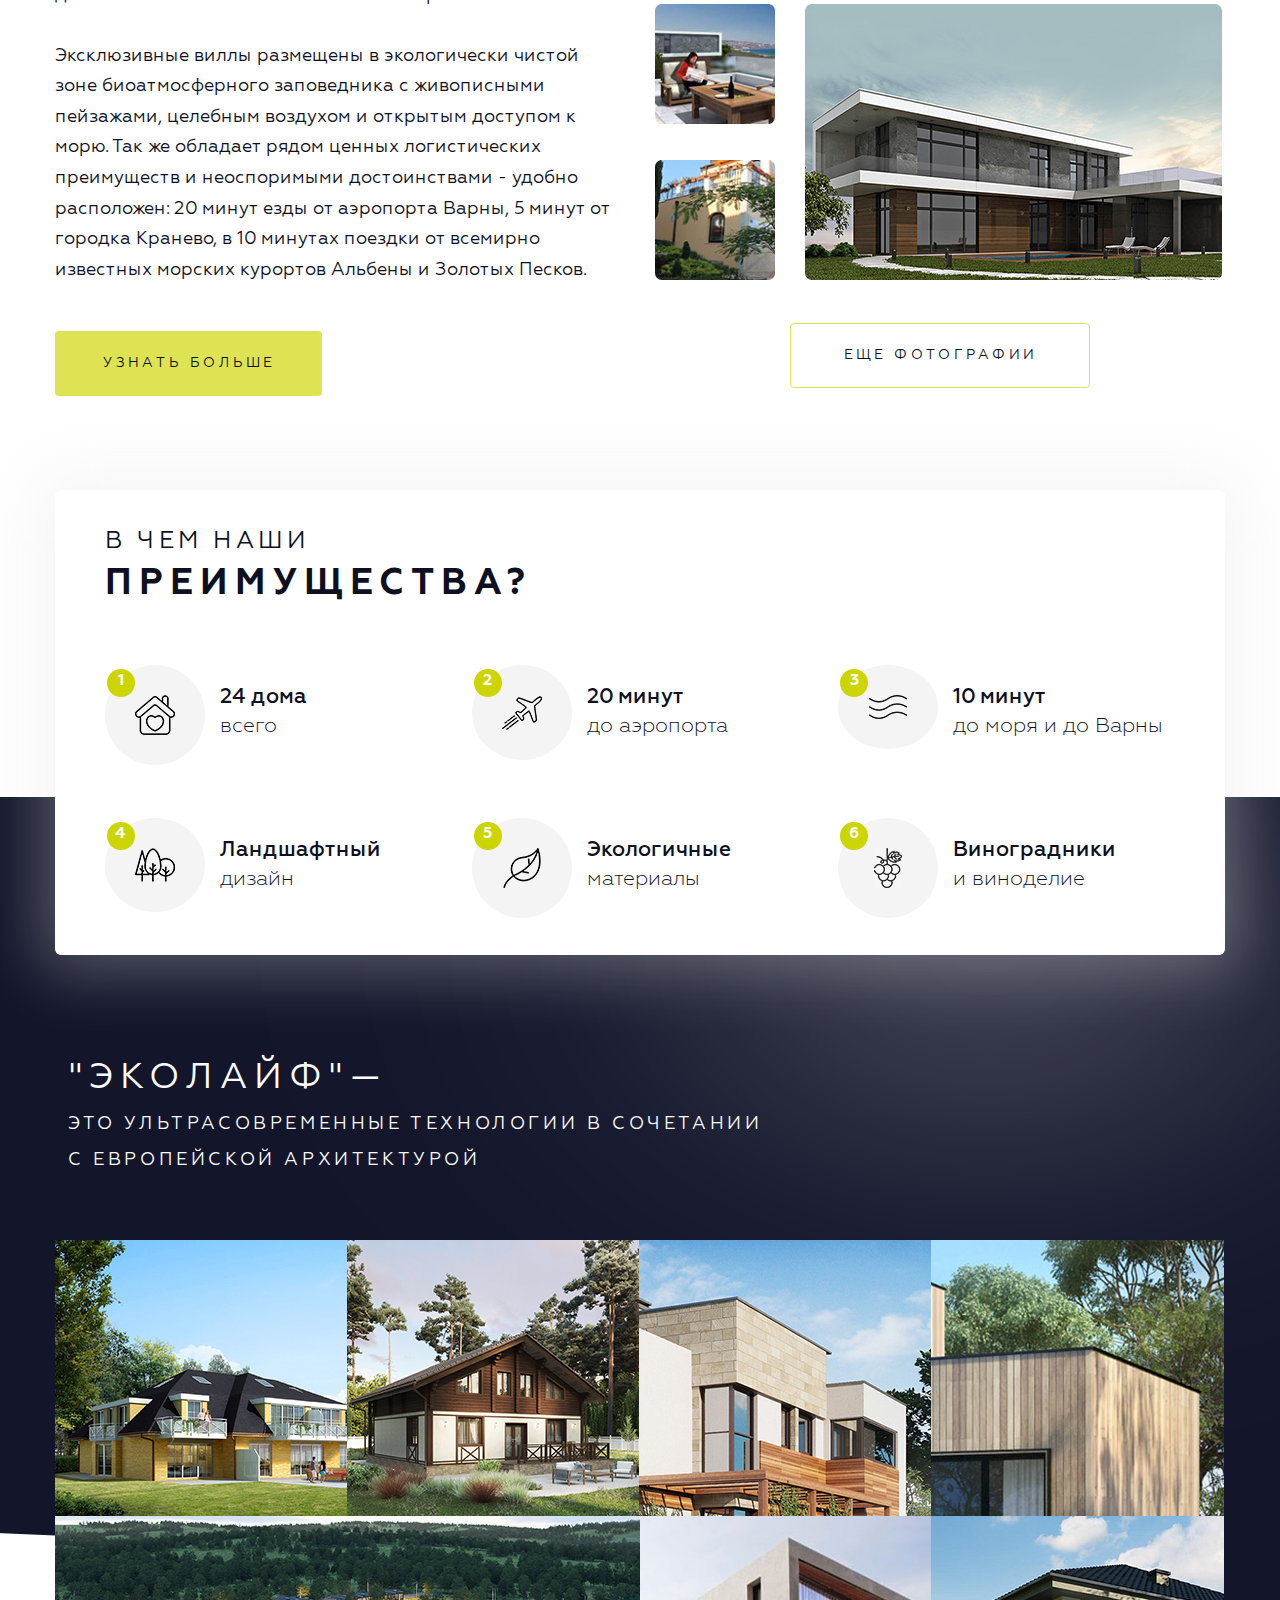
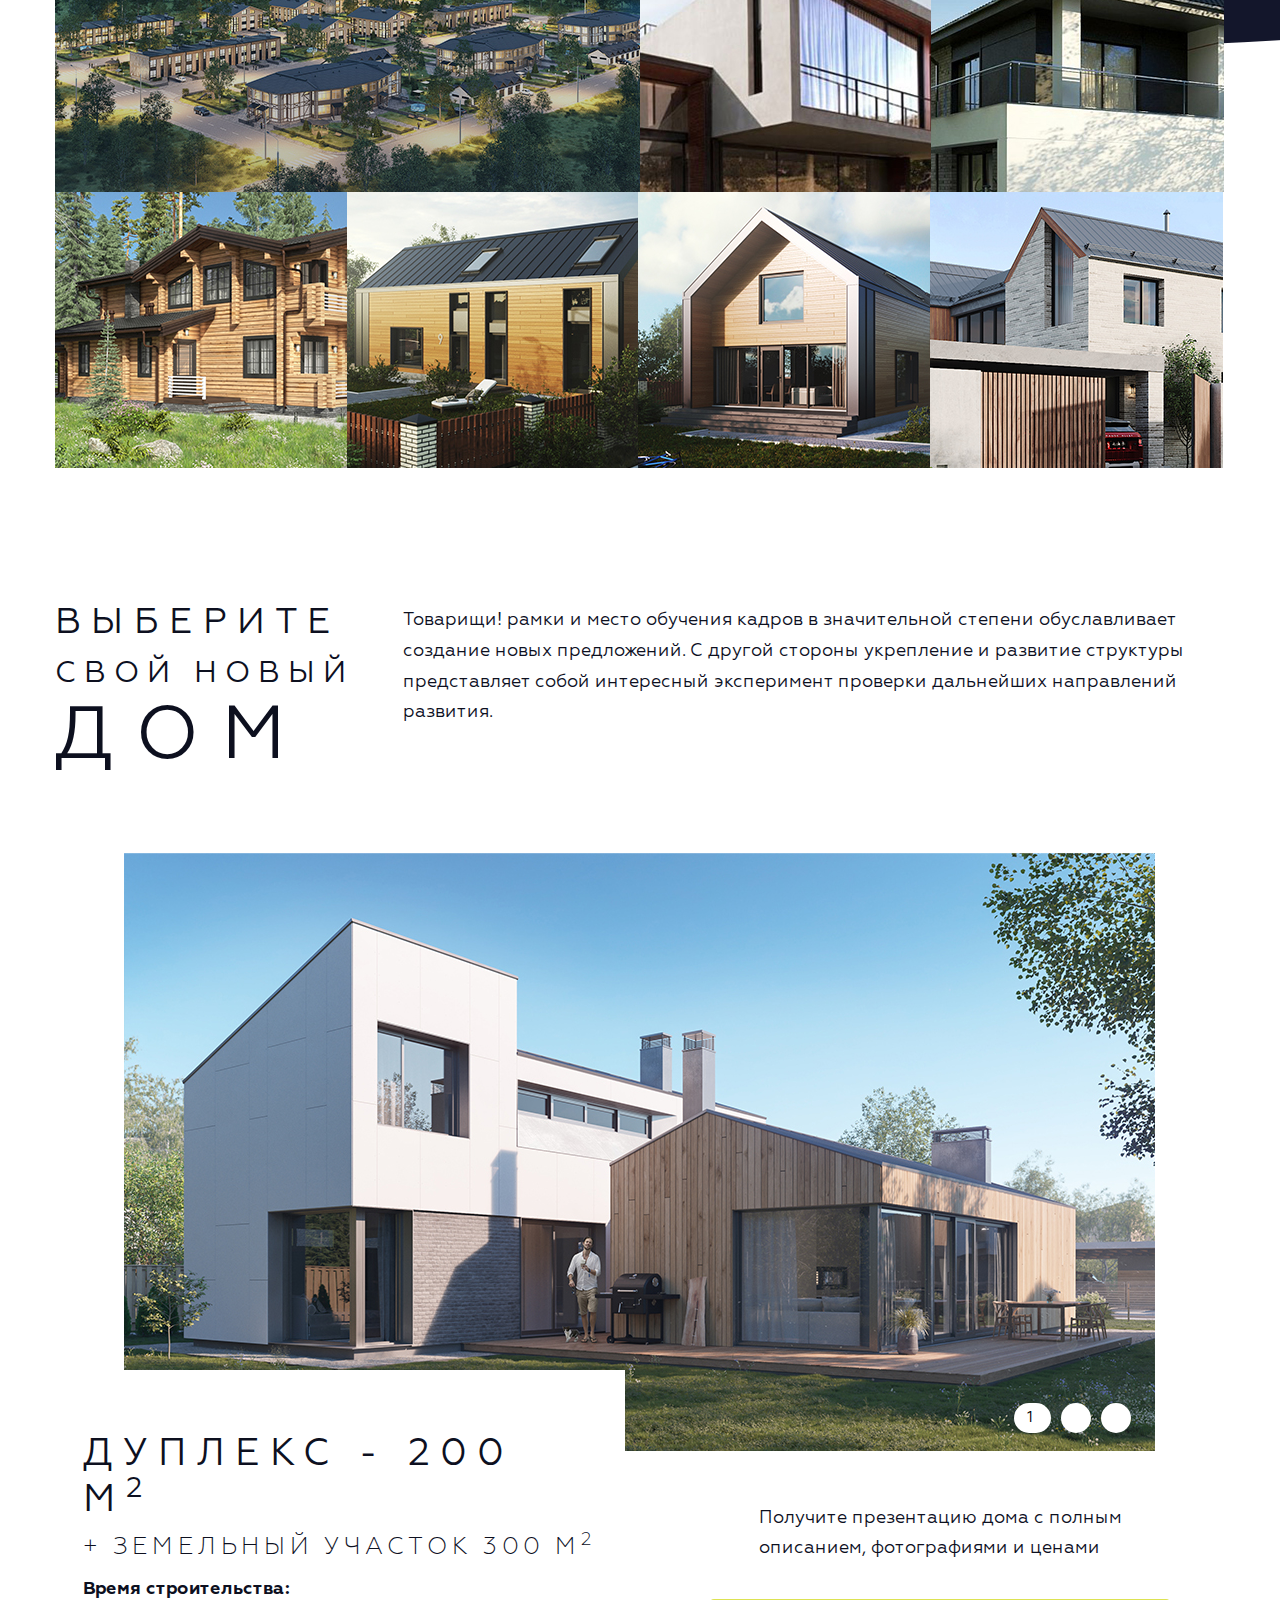
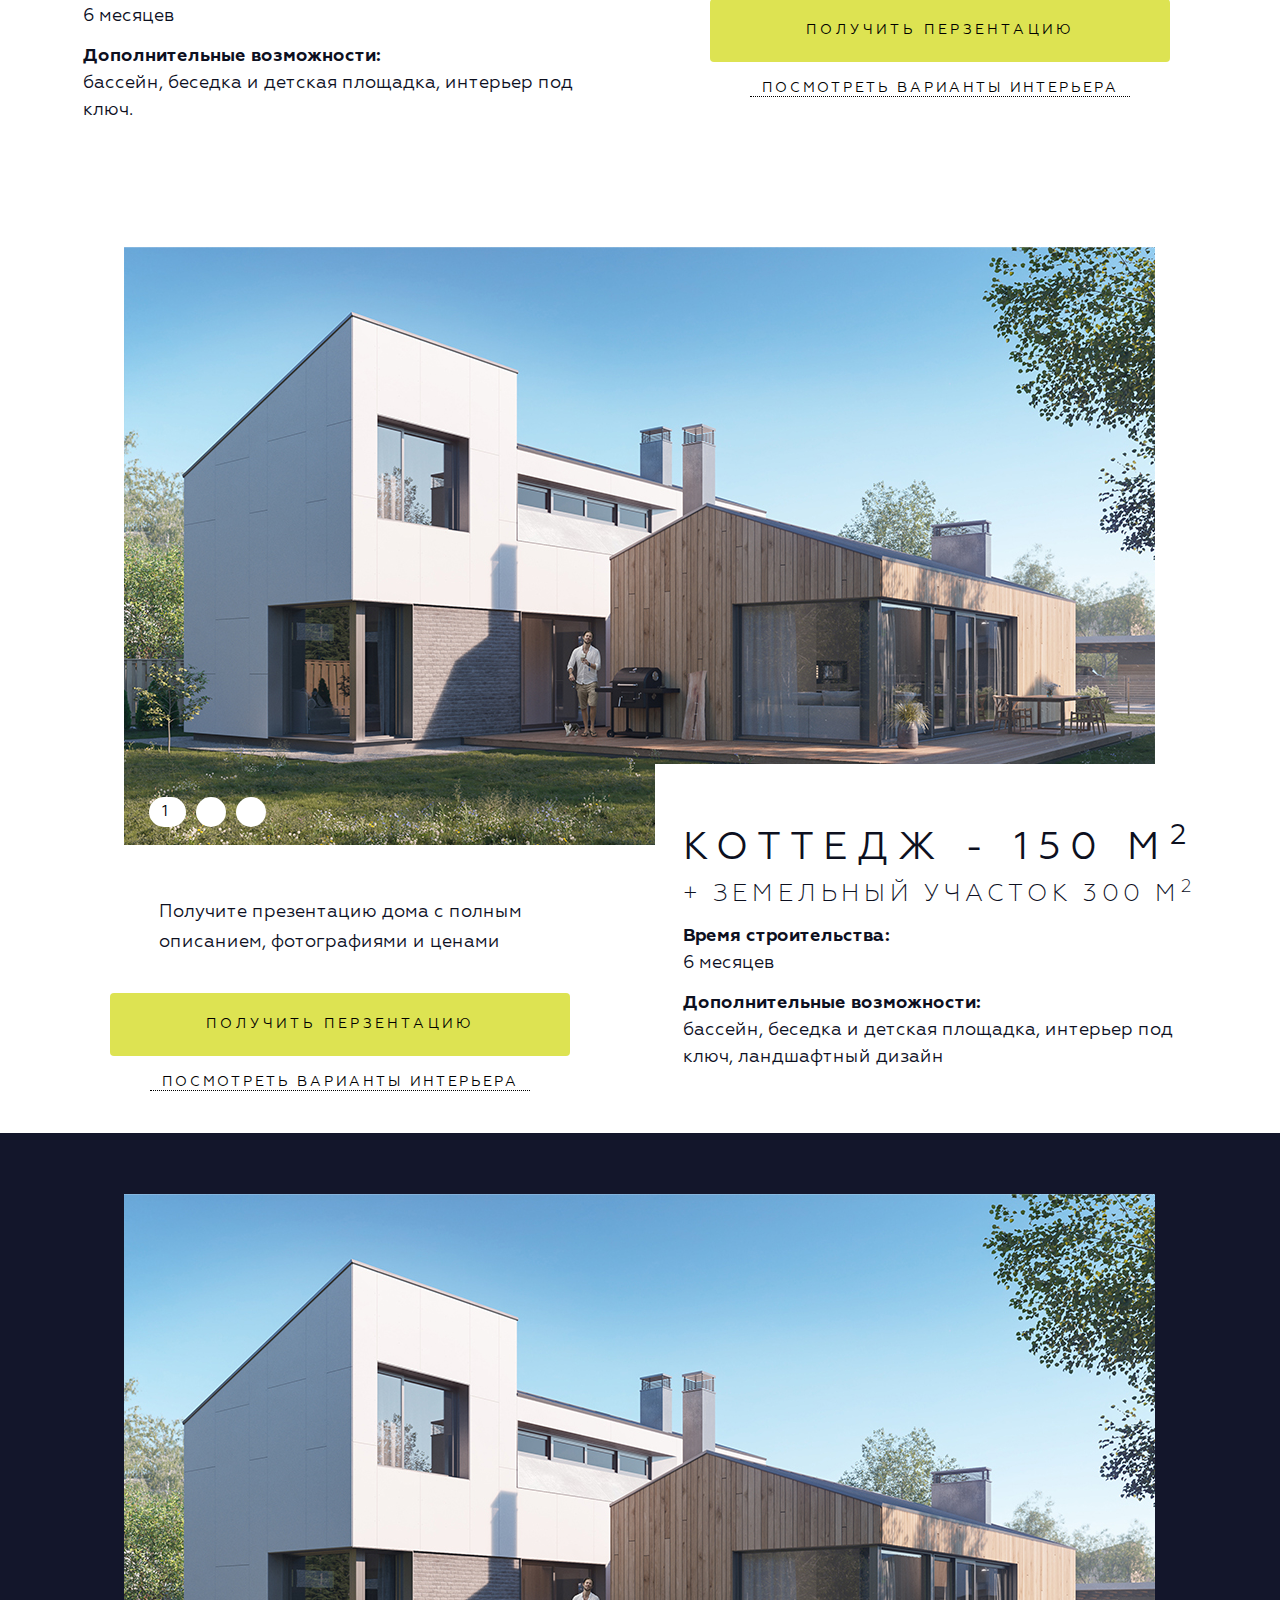
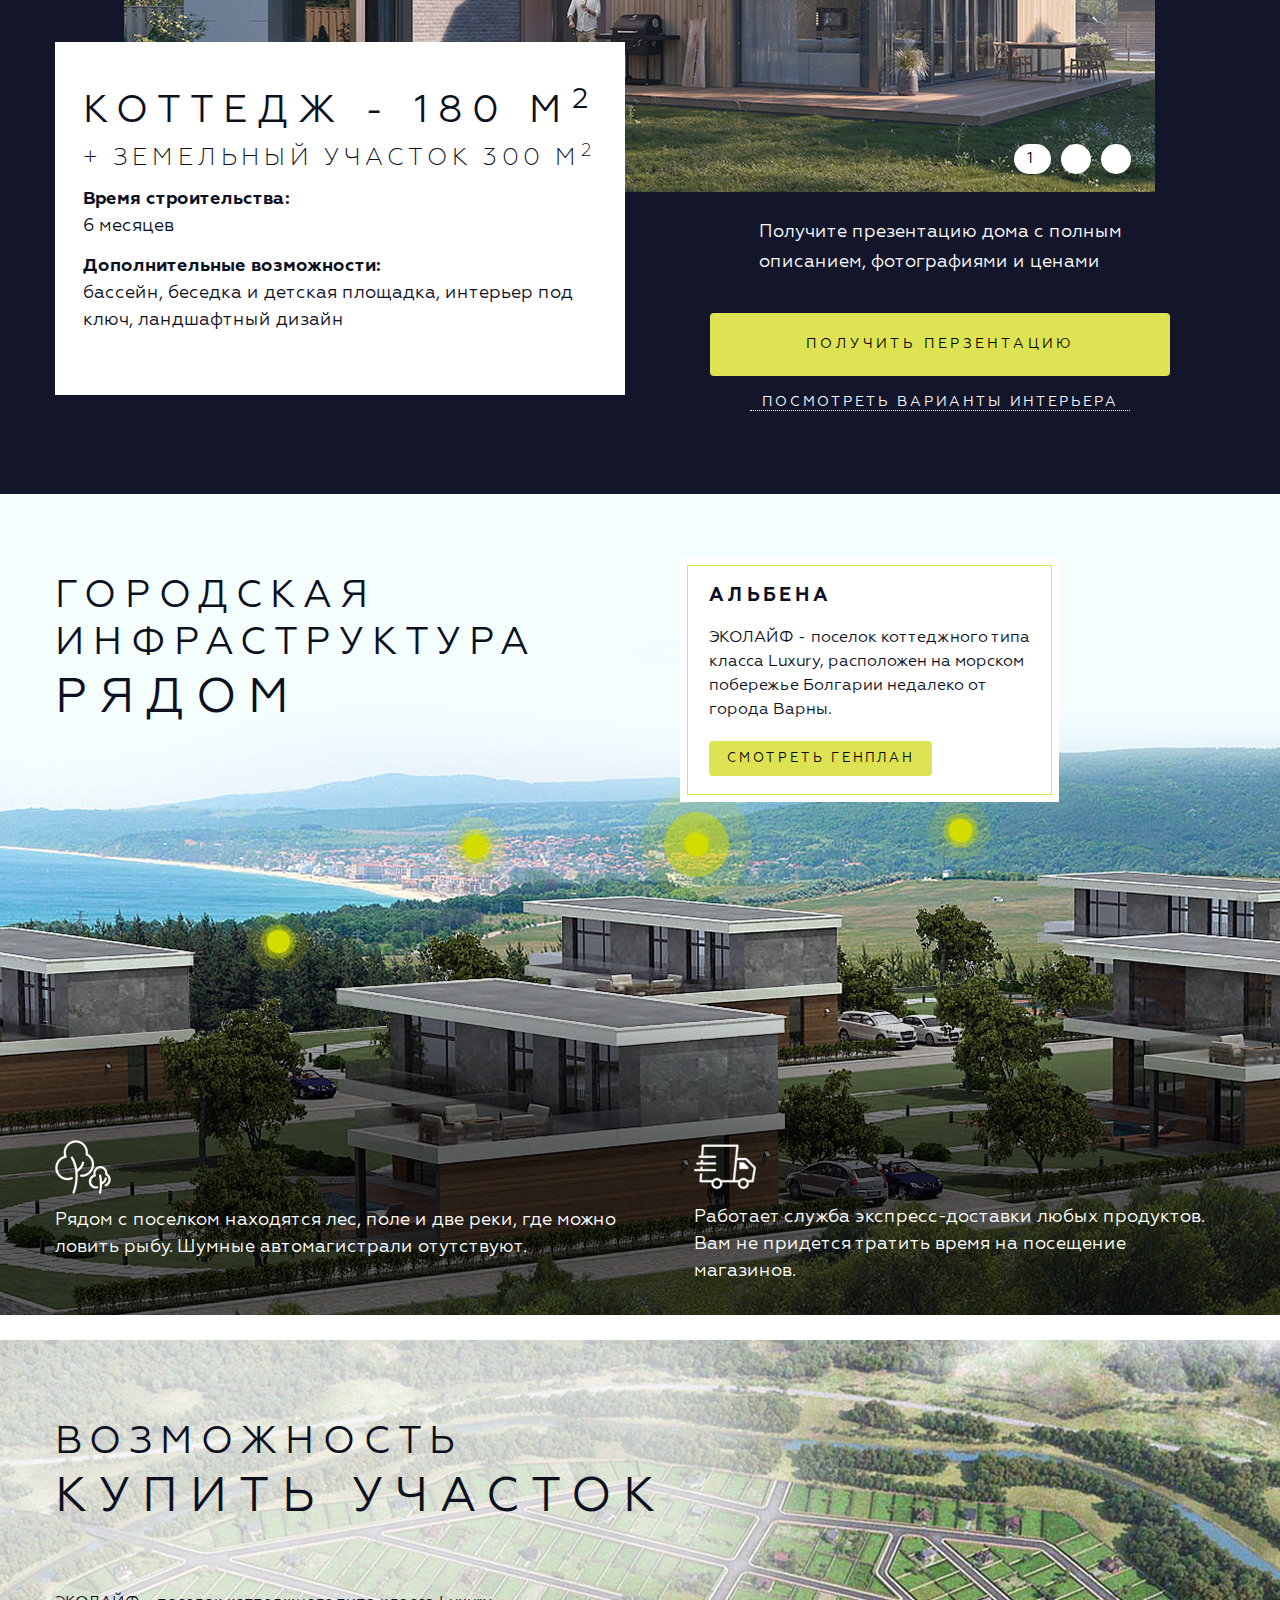
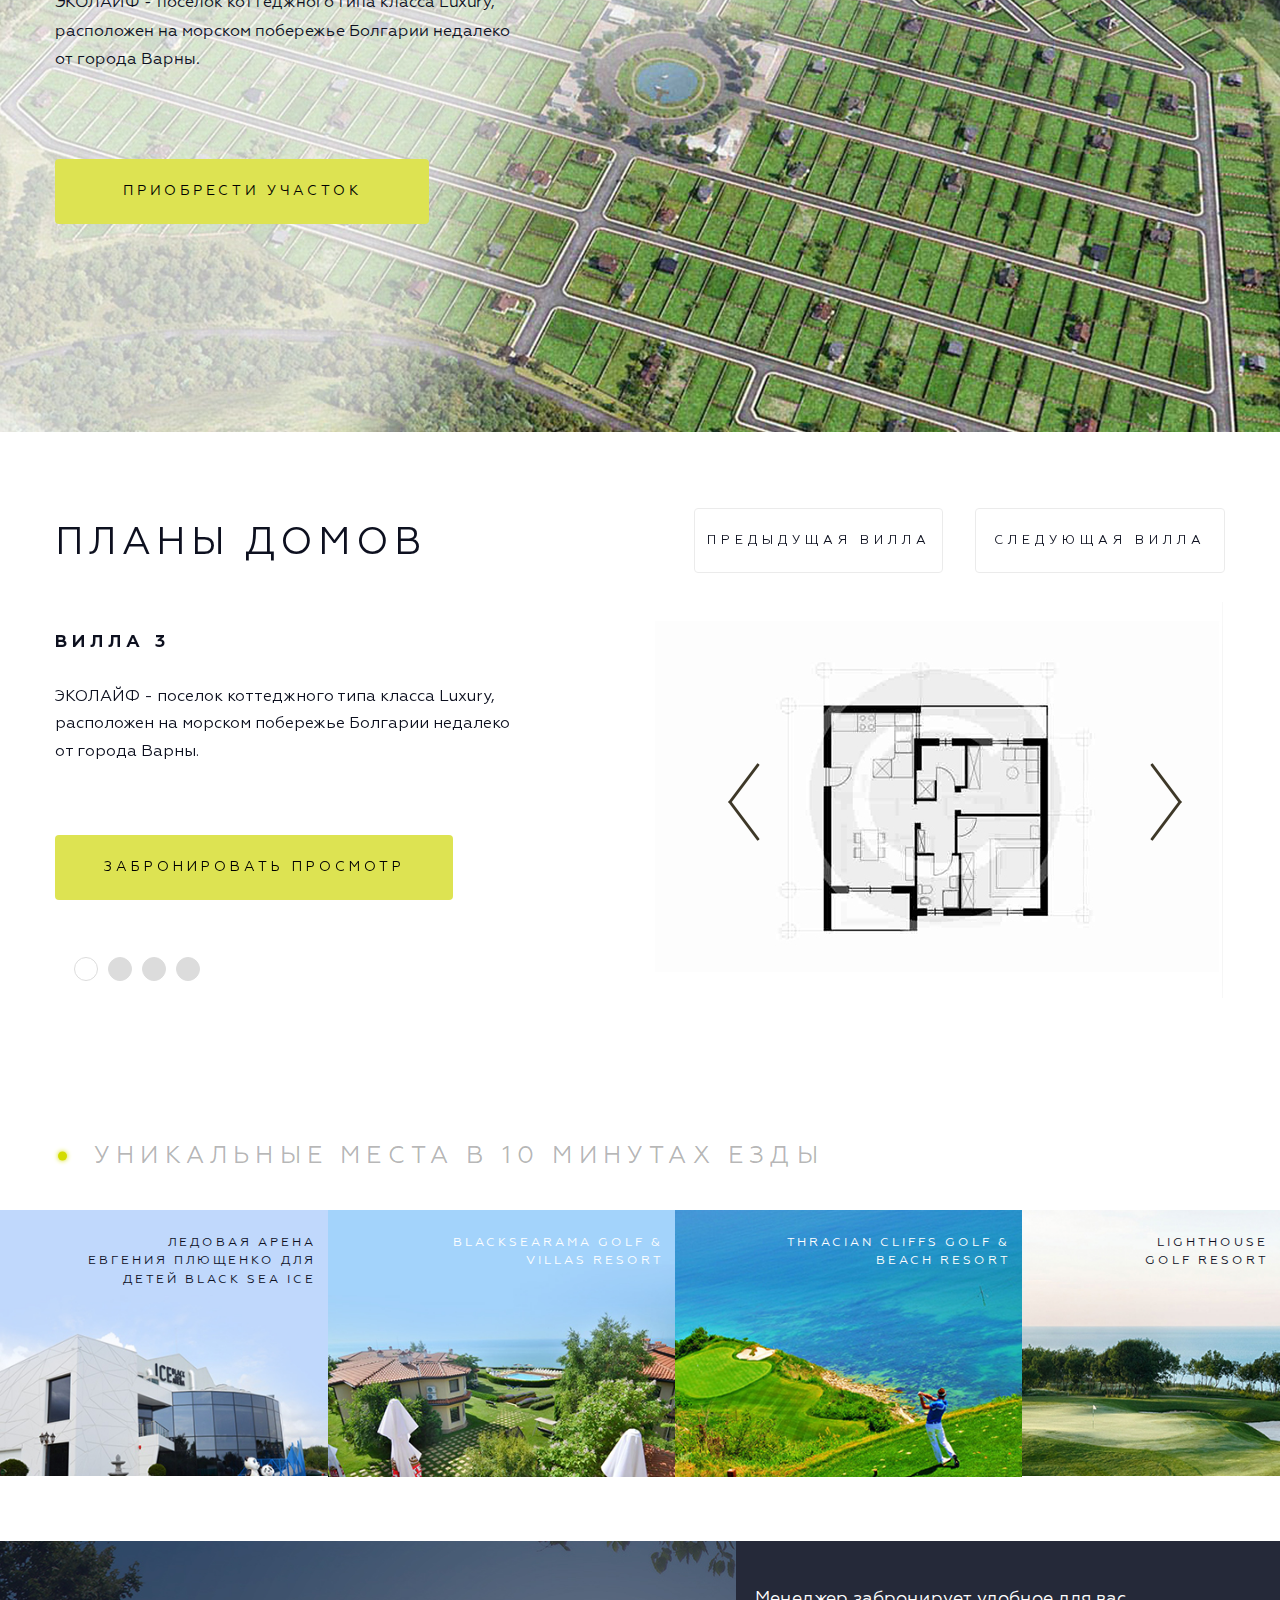
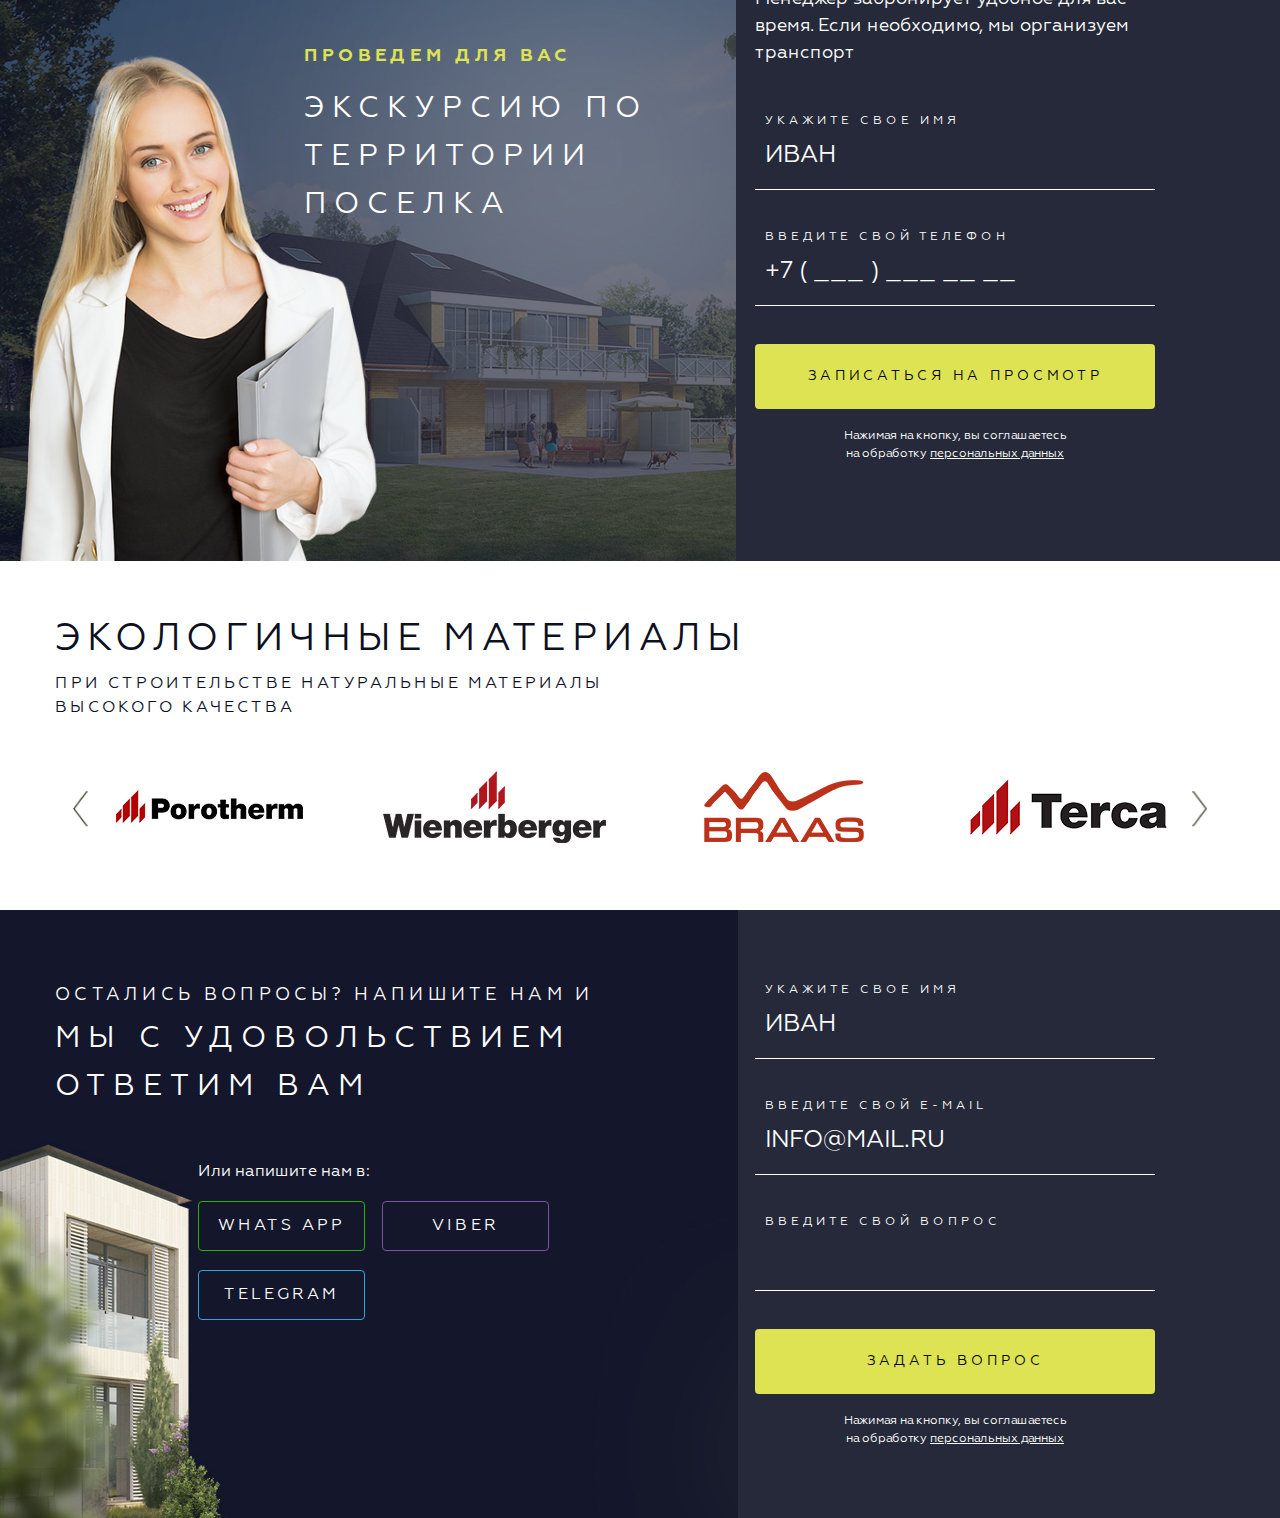
==== commit 603fdf09: "- добавлены 9-14 экраны" ====
--- a/index.html
+++ b/index.html
@@ -489,12 +489,172 @@
     </div>
     <div class="plans">
         <div class="container">
+            <div class="plans-sl">
+                <ul id="plans-sl">
+                    <li>
+                        <span class="row">
+                            <span class="col-12 col-lg-6">
+                                <span class="plans-ttl">Планы домов</span>
+                                <span class="plans-txt"><b>ВИЛЛА 3</b>
+                                ЭКОЛАЙФ - поселок коттеджного типа класса Luxury, <br>расположен на морском побережье Болгарии недалеко<br>от города Варны. </span>
+                                <a href="#" class="plans-btn">Забронировать просмотр</a>
+                            </span>
+                            <span class="col-12 col-lg-6">
+                                <span class="plans-img"><img src="img/plans-img.jpg" alt=""></span>
+                            </span>
+                        </span>
+                        
+                    </li>
+                    <li>
+                        <span class="row">
+                            <span class="col-12 col-lg-6">
+                                <span class="plans-ttl">Планы домов</span>
+                                <span class="plans-txt"><b>ВИЛЛА 3</b>
+                                ЭКОЛАЙФ - поселок коттеджного типа класса Luxury, <br>расположен на морском побережье Болгарии недалеко<br>от города Варны. </span>
+                                <a href="#" class="plans-btn">Забронировать просмотр</a>
+                            </span>
+                            <span class="col-12 col-lg-6">
+                                <span class="plans-img"><img src="img/plans-img.jpg" alt=""></span>
+                            </span>
+                        </span>
+                        
+                    </li>
+                    <li>
+                        <span class="row">
+                            <span class="col-12 col-lg-6">
+                                <span class="plans-ttl">Планы домов</span>
+                                <span class="plans-txt"><b>ВИЛЛА 3</b>
+                                ЭКОЛАЙФ - поселок коттеджного типа класса Luxury, <br>расположен на морском побережье Болгарии недалеко<br>от города Варны. </span>
+                                <a href="#" class="plans-btn">Забронировать просмотр</a>
+                            </span>
+                            <span class="col-12 col-lg-6">
+                                <span class="plans-img"><img src="img/plans-img.jpg" alt=""></span>
+                            </span>
+                        </span>
+                        
+                    </li>
+                    <li>
+                        <span class="row">
+                            <span class="col-12 col-lg-6">
+                                <span class="plans-ttl">Планы домов</span>
+                                <span class="plans-txt"><b>ВИЛЛА 3</b>
+                                ЭКОЛАЙФ - поселок коттеджного типа класса Luxury, <br>расположен на морском побережье Болгарии недалеко<br>от города Варны. </span>
+                                <a href="#" class="plans-btn">Забронировать просмотр</a>
+                            </span>
+                            <span class="col-12 col-lg-6">
+                                <span class="plans-img"><img src="img/plans-img.jpg" alt=""></span>
+                            </span>
+                        </span>
+                        
+                    </li>
+                </ul>
+            </div>
+        </div>
+    </div>
+    <div class="unik">
+       <div class="container">
+           <div class="unik-ttl">Уникальные места в 10 минутах езды</div>
+       </div>
+        <div class="unik-container">
+            <div class="unik-bl one">
+                <div class="unik-bl-img"><img src="img/unik1.jpg" alt=""></div>
+                <div class="unik-bl-ttl">Ледовая арена <br>Евгения Плющенко для <br>детей BLACK SEA ICE </div>
+            </div>
+            <div class="unik-bl two">
+                <div class="unik-bl-img"><img src="img/unik2.jpg" alt=""></div>
+                <div class="unik-bl-ttl">BlackSeaRama Golf &<br>Villas Resort</div>
+            </div>
+            <div class="unik-bl three">
+                <div class="unik-bl-img"><img src="img/unik3.jpg" alt=""></div>
+                <div class="unik-bl-ttl">Thracian Cliffs Golf &<br>Beach Resort</div>
+            </div>
+            <div class="unik-bl four">
+                <div class="unik-bl-img"><img src="img/unik4.jpg" alt=""></div>
+                <div class="unik-bl-ttl">Lighthouse <br>Golf Resort  </div>
+            </div>
+        </div>
+    </div>
+    <div class="ekskurs">
+        <div class="container">
             <div class="row">
-                <div class="col-12 col-lg-6">
-                    <div class="plans-ttl">Планы домов</div>
-                    <div class="plans-txt"><b>ВИЛЛА 3</b>
-                    ЭКОЛАЙФ - поселок коттеджного типа класса Luxury, <br>расположен на морском побережье Болгарии недалеко<br>от города Варны. </div>
-                    <a href="#" class="plans-btn">Забронировать просмотр</a>
+                <div class="col-12 col-md-6 col-lg-7">
+                    <div class="ekskurs-left">
+                        <div class="ekskurs-txt">Проведем для вас</div>
+                        <div class="ekskurs-ttl">экскурсию по<br>территории <br>поселка</div>
+                        <div class="ekskurs-img"><img src="img/ekskurs-img.png" alt=""></div>
+                    </div>
+                </div>
+                <div class="col-12 col-md-6 col-lg-5">
+                    <div class="ekskurs-form">
+                        <div class="ekskurs-form-txt">Менеджер забронирует удобное для вас<br>время. Если необходимо, мы организуем<br>транспорт</div>
+                        <form action="">
+                            <div class="ekskurs-form-in">
+                                <label for="">укажите свое имя</label>
+                                <input type="text" placeholder="Иван">
+                            </div>
+                            <div class="ekskurs-form-in">
+                                <label for="">Введите свой телефон</label>
+                                <input type="text" placeholder="+7 ( ___ ) ___ __ __">
+                            </div>
+                            <button type="submit" class="ekskurs-form-btn">Записаться на просмотр</button>
+                            <span class="ekskurs-form-span">Нажимая на кнопку, вы соглашаетесь<br>на обработку <a href="#">персональных данных</a></span>
+                        </form>
+                    </div>
+                </div>
+            </div>
+        </div>
+    </div>
+    <div class="ekolog">
+        <div class="container">
+            <div class="ekolog-ttl">Экологичные материалы </div>
+            <div class="ekolog-txt">при строительстве натуральные материалы <br>высокого качества</div>
+            <div class="ekolog-sl">
+                <ul id="ekolog-sl">
+                    <li><img src="img/ekolog1.png" alt=""></li>
+                    <li><img src="img/ekolog2.png" alt=""></li>
+                    <li><img src="img/ekolog3.png" alt=""></li>
+                    <li><img src="img/ekolog4.png" alt=""></li>
+                    <li><img src="img/ekolog1.png" alt=""></li>
+                </ul>
+            </div>
+        </div>
+    </div>
+    <div class="answer">
+        <div class="container">
+            <div class="row">
+                <div class="col-12 col-md-6 col-lg-7">
+                    <div class="answer-left">
+                        <div class="answer-txt">Остались вопросы? Напишите нам и </div>
+                        <div class="answer-ttl">мы с удовольствием<br>ответим вам</div>
+                        <div class="answer-write">
+                            <div class="answer-write-ttl">Или напишите нам в:</div>
+                            <div class="answer-write-soc">
+                                <a href="#" class="wa" target="_blank">WHATS APP</a>
+                                <a href="#" class="vb" target="_blank">VIBER</a>
+                                <a href="#" class="tm" target="_blank">TELEGRAM</a>
+                            </div>
+                        </div>
+                    </div>
+                </div>
+                <div class="col-12 col-md-6 col-lg-5">
+                    <div class="answer-form">
+                        <form action="">
+                            <div class="answer-form-in">
+                                <label for="">укажите свое имя</label>
+                                <input type="text" placeholder="Иван">
+                            </div>
+                            <div class="answer-form-in">
+                                <label for="">Введите свой E-mail</label>
+                                <input type="text" placeholder="info@mail.ru">
+                            </div>
+                            <div class="answer-form-in">
+                                <label for="">Введите свой вопрос</label>
+                                <input type="text" placeholder="">
+                            </div>
+                            <button type="submit" class="answer-form-btn">Задать вопрос</button>
+                            <span class="answer-form-span">Нажимая на кнопку, вы соглашаетесь<br>на обработку <a href="#">персональных данных</a></span>
+                        </form>
+                    </div>
                 </div>
             </div>
         </div>
@@ -649,8 +809,73 @@
 
         });
 });
-</script>           
-    
+</script>    
+
+<script>
+$(document).ready(function() {		
+    var plansSl = $('#plans-sl').lightSlider({
+        item:1,
+        auto:false,
+        autoWidth:false,
+        loop:false,
+        pause: 4000,
+        speed:1000,
+        controls:true,
+        enableDrag:false,
+        enableTouch:false,
+        freeMove:false,
+        pager:true,
+        prevHtml: 'Предыдущая вилла',
+        nextHtml: 'Следующая вилла',
+        onSliderLoad: function() {
+                $('#plans-sl').removeClass('cS-hidden');
+                $('.plans-sl .lSAction').clone().addClass('arrs').appendTo(".plans-sl .lSSlideWrapper");
+        },
+        responsive : [
+        {
+            breakpoint:991, 
+                settings: {item:1}
+        }
+        ]
+
+        });
+    $('.plans-sl').on('click', '.lSAction.arrs .lSPrev', function(){ 
+        plansSl.goToPrevSlide();
+    });
+    $('.plans-sl').on('click', '.lSAction.arrs .lSNext', function(){
+        plansSl.goToNextSlide();
+    });
+});
+</script>             
+   
+<script>
+$(document).ready(function() {		
+    var plansSl = $('#ekolog-sl').lightSlider({
+        item:4,
+        auto:false,
+        autoWidth:false,
+        loop:false,
+        pause: 4000,
+        speed:1000,
+        controls:true,
+        enableDrag:false,
+        enableTouch:false,
+        freeMove:false,
+        pager:false,
+        onSliderLoad: function() {
+                $('#ekolog-sl').removeClass('cS-hidden');
+        },
+        responsive : [
+        {
+            breakpoint:991, 
+                settings: {item:1}
+        }
+        ]
+
+        });
+});
+</script> 
+ 
 <script type="text/javascript" src="fancybox/jquery.fancybox.pack.js" ></script>
 <script type="text/javascript">
 jQuery(document).ready(function($){
--- a/css/main.css
+++ b/css/main.css
@@ -211,6 +211,102 @@
 .buy-btn:hover, .buy-btn:focus { text-decoration: none; color: #000; opacity: 0.5; }
 
 /*buy*/
+/*plans*/
+.plans-sl { padding-top: 73px; }
+.plans-sl .lSSlideOuter { padding: 0 !important; }
+.plans-sl .lSSlideOuter .lSPager.lSpg { position: absolute; bottom: 25px; left: 14px; }
+.plans-sl .lSSlideOuter .lSPager.lSpg > li a { width: 24px; height: 24px; border: 1px solid #dcdcdc; background: #dcdcdc; }
+.plans-sl .lSSlideOuter .lSPager.lSpg > li:hover a, .plans-sl .lSSlideOuter .lSPager.lSpg > li.active a { background: #fff; }
+.plans-sl .lSAction { overflow: hidden; position: absolute; right: 0; top: 0; width: 47vw; height: auto; text-align: right; }
+.plans-sl .lSAction a { position: static; display: inline-block; margin: 0; width: 19.5vw; border: 1px solid #ebebeb; text-align: center; text-transform: uppercase; font-size: 1vw; border-radius: 4px; height: auto; padding: 22px 6px; letter-spacing: 5px; margin-left: 32px; }
+.plans-sl .lSAction a:hover { border: 1px solid #dde258; }
+.plans-sl .lSAction.arrs { top: 58%; transform: translateY(-50%); width: 38vw; height: 78px; right: 43px; }
+.plans-sl .lSAction.arrs a { width: 32px; height: 78px; text-indent: -9999px; position: absolute; display: block; top: 0; border: 0; }
+.plans-sl .lSAction.arrs a.lSPrev { left: 0; background: url("../img/arrs.png") no-repeat 0% 0%; }
+.plans-sl .lSAction.arrs a.lSNext { right: 0; background: url("../img/arrs.png") no-repeat 100% 0%; }
+.plans-ttl { font-size: 38px; text-transform: uppercase; color: #0d101f; line-height: 1.25; letter-spacing: 5px; display: block; margin-top: 13px; }
+.plans-txt { display: block; margin-top: 58px; line-height: 1.7; }
+.plans-txt b { display: block; font-size: 18px; font-weight: 700; letter-spacing: 5px; margin-bottom: 27px; }
+.plans-btn { display: block; background: #dde352; max-width: 398px; text-transform: uppercase; color: #000; border-radius: 4px; margin-top: 69px; text-align: center; font-size: 14px; padding: 22px 10px; letter-spacing: 4px; opacity: 1; }
+.plans-btn:hover, .plans-btn:focus { text-decoration: none; color: #000; opacity: 0.5; }
+.plans-img { display: block; margin-top: 94px; }
+
+/*plans*/
+/*unik*/
+.unik { padding-top: 124px; padding-bottom: 64px; }
+.unik-ttl { text-transform: uppercase; font-size: 24px; color: #0000004d; padding-left: 39px; letter-spacing: 6.2px; position: relative; }
+.unik-ttl:before { content: ''; position: absolute; background: #d3dc00; left: 3px; top: 50%; transform: translateY(-50%); width: 9px; height: 9px; border-radius: 50%; box-shadow: 0px 0px 5px 0px #d3dc00; }
+.unik-container { margin: 0 auto; margin-top: 36px; max-width: 1440px; overflow: hidden; }
+.unik-bl { float: left; position: relative; }
+.unik-bl-ttl { position: absolute; z-index: 2; top: 24px; right: 12px; text-transform: uppercase; color: #fff; font-size: 0.95vw; letter-spacing: 3px; text-align: right; }
+.unik-bl-img { position: relative; z-index: 1; }
+.unik-bl.one { width: 25.66%; max-width: 370px; }
+.unik-bl.one .unik-bl-ttl { color: #0d101f; }
+.unik-bl.two { width: 27.11%; max-width: 390px; }
+.unik-bl.three { width: 27.11%; max-width: 390px; }
+.unik-bl.four { width: 20.11%; max-width: 290px; }
+.unik-bl.four .unik-bl-ttl { color: #0d101f; }
+
+/*unik*/
+/*ekskurs*/
+.ekskurs { background: url("../img/ekskurs_back.jpg") no-repeat -8% 50%, #252939; background-size: contain; padding-top: 45px; padding-bottom: 98px; }
+.ekskurs-left { padding-left: 249px; padding-top: 57px; }
+.ekskurs-txt { text-transform: uppercase; font-weight: 700; color: #dde352; font-size: 18px; letter-spacing: 4.7px; }
+.ekskurs-ttl { color: #fff; text-transform: uppercase; font-size: 30px; letter-spacing: 8px; margin-top: 15px; line-height: 1.6; }
+.ekskurs-img { position: absolute; bottom: -98px; left: -27px; width: 100%; max-width: 29vw; }
+.ekskurs-form-txt { color: #fff; font-size: 18px; }
+.ekskurs-form form { margin-top: 45px; }
+.ekskurs-form-in { max-width: 400px; margin-bottom: 38px; }
+.ekskurs-form-in label { color: #fff; font-size: 12px; text-transform: uppercase; display: block; margin-left: 10px; letter-spacing: 4px; margin-bottom: 0; }
+.ekskurs-form-in input[type="text"] { background: none; border: 0; border-bottom: 1px solid #fff; color: #fff; text-transform: uppercase; font-size: 24px; margin-top: 6px; padding-left: 10px; padding-bottom: 16px; width: 100%; }
+.ekskurs-form-in input[type="text"]::-webkit-input-placeholder { color: #fff; }
+.ekskurs-form-in input[type="text"]::-moz-placeholder { color: #fff; }
+.ekskurs-form-in input[type="text"]:-ms-input-placeholder { color: #fff; }
+.ekskurs-form-in input[type="text"]:-moz-placeholder { color: #fff; }
+.ekskurs-form-btn { display: block; background: #dde352; text-transform: uppercase; color: #000; border-radius: 4px; text-align: center; font-size: 14px; padding: 22px 10px; letter-spacing: 4px; opacity: 1; width: 100%; max-width: 400px; border: 0; cursor: pointer; }
+.ekskurs-form-btn:hover, .ekskurs-form-btn:focus { text-decoration: none; color: #000; opacity: 0.5; outline: 0; box-shadow: none; }
+.ekskurs-form-span { display: block; text-align: center; color: #fff; font-size: 12px; margin-top: 18px; max-width: 400px; }
+.ekskurs-form-span a { color: #fff; text-decoration: underline; }
+
+/*ekskurs*/
+/*ekolog*/
+.ekolog { padding: 56px 0 51px; }
+.ekolog-ttl { font-size: 38px; text-transform: uppercase; color: #0d101f; line-height: 1.25; letter-spacing: 5.6px; display: block; }
+.ekolog-txt { text-transform: uppercase; font-size: 16px; margin-top: 7px; letter-spacing: 3px; }
+.ekolog-sl { margin-top: 51px; }
+.ekolog-sl li { text-align: center; }
+.ekolog-sl .lSAction a { height: 37px; margin-top: -24px; background-size: 29px !important; width: 15px; }
+.ekolog-sl .lSAction a.lSPrev { background: url("../img/arrs.png") no-repeat 0% 0%; }
+.ekolog-sl .lSAction a.lSNext { background: url("../img/arrs.png") no-repeat 100% 0%; }
+
+/*ekolog*/
+/*answer*/
+.answer { background: url("../img/answer_back.jpg") no-repeat -8% 50%, #252939; background-size: contain; padding-top: 45px; padding-bottom: 70px; }
+.answer-left { padding-top: 27px; }
+.answer-txt { text-transform: uppercase; color: #fff; font-size: 18px; letter-spacing: 4.3px; }
+.answer-ttl { color: #fff; text-transform: uppercase; font-size: 30px; letter-spacing: 8px; margin-top: 6px; line-height: 1.6; }
+.answer-write { padding-top: 49px; padding-left: 143px; }
+.answer-write-ttl { color: #fff; }
+.answer-write-soc { margin-top: 17px; }
+.answer-write-soc a { display: inline-block; border: 1px solid #fff; border-radius: 4px; width: 100%; max-width: 167px; margin-right: 13px; padding: 12px 10px; text-align: center; color: #fff; letter-spacing: 3.1px; margin-bottom: 19px; opacity: 1; }
+.answer-write-soc a.wa { border-color: #2ab200; }
+.answer-write-soc a.vb { border-color: #7e51a2; }
+.answer-write-soc a.tm { border-color: #2ca5e0; }
+.answer-write-soc a:hover, .answer-write-soc a:focus { opacity: 0.5; text-decoration: none; color: #fff; }
+.answer-form form { margin-top: 26px; }
+.answer-form-in { max-width: 400px; margin-bottom: 38px; }
+.answer-form-in label { color: #fff; font-size: 12px; text-transform: uppercase; display: block; margin-left: 10px; letter-spacing: 4px; margin-bottom: 0; }
+.answer-form-in input[type="text"] { background: none; border: 0; border-bottom: 1px solid #fff; color: #fff; text-transform: uppercase; font-size: 24px; margin-top: 6px; padding-left: 10px; padding-bottom: 16px; width: 100%; }
+.answer-form-in input[type="text"]::-webkit-input-placeholder { color: #fff; }
+.answer-form-in input[type="text"]::-moz-placeholder { color: #fff; }
+.answer-form-in input[type="text"]:-ms-input-placeholder { color: #fff; }
+.answer-form-in input[type="text"]:-moz-placeholder { color: #fff; }
+.answer-form-btn { display: block; background: #dde352; text-transform: uppercase; color: #000; border-radius: 4px; text-align: center; font-size: 14px; padding: 22px 10px; letter-spacing: 4px; opacity: 1; width: 100%; max-width: 400px; border: 0; cursor: pointer; }
+.answer-form-btn:hover, .answer-form-btn:focus { text-decoration: none; color: #000; opacity: 0.5; outline: 0; box-shadow: none; }
+.answer-form-span { display: block; text-align: center; color: #fff; font-size: 12px; margin-top: 18px; max-width: 400px; }
+.answer-form-span a { color: #fff; text-decoration: underline; }
+
+/*answer*/
 /*footer*/
 /*footer*/
 
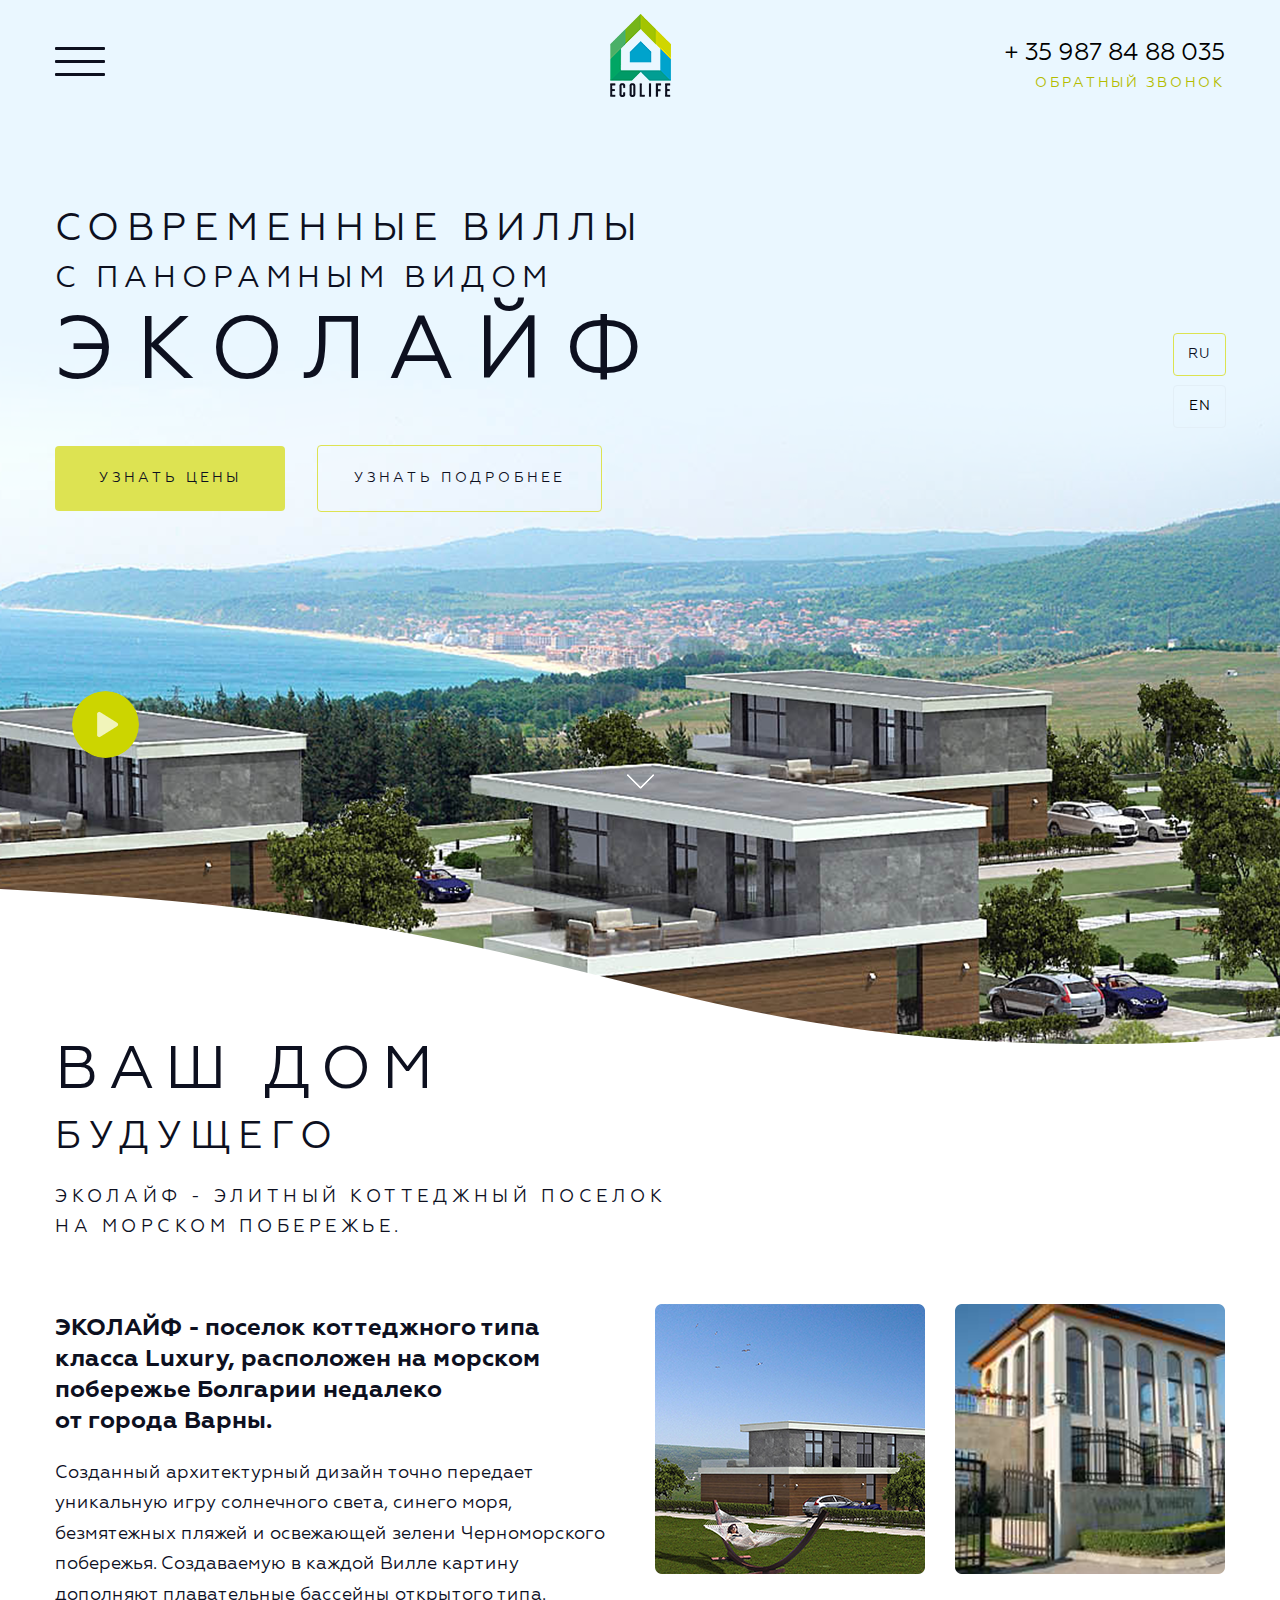
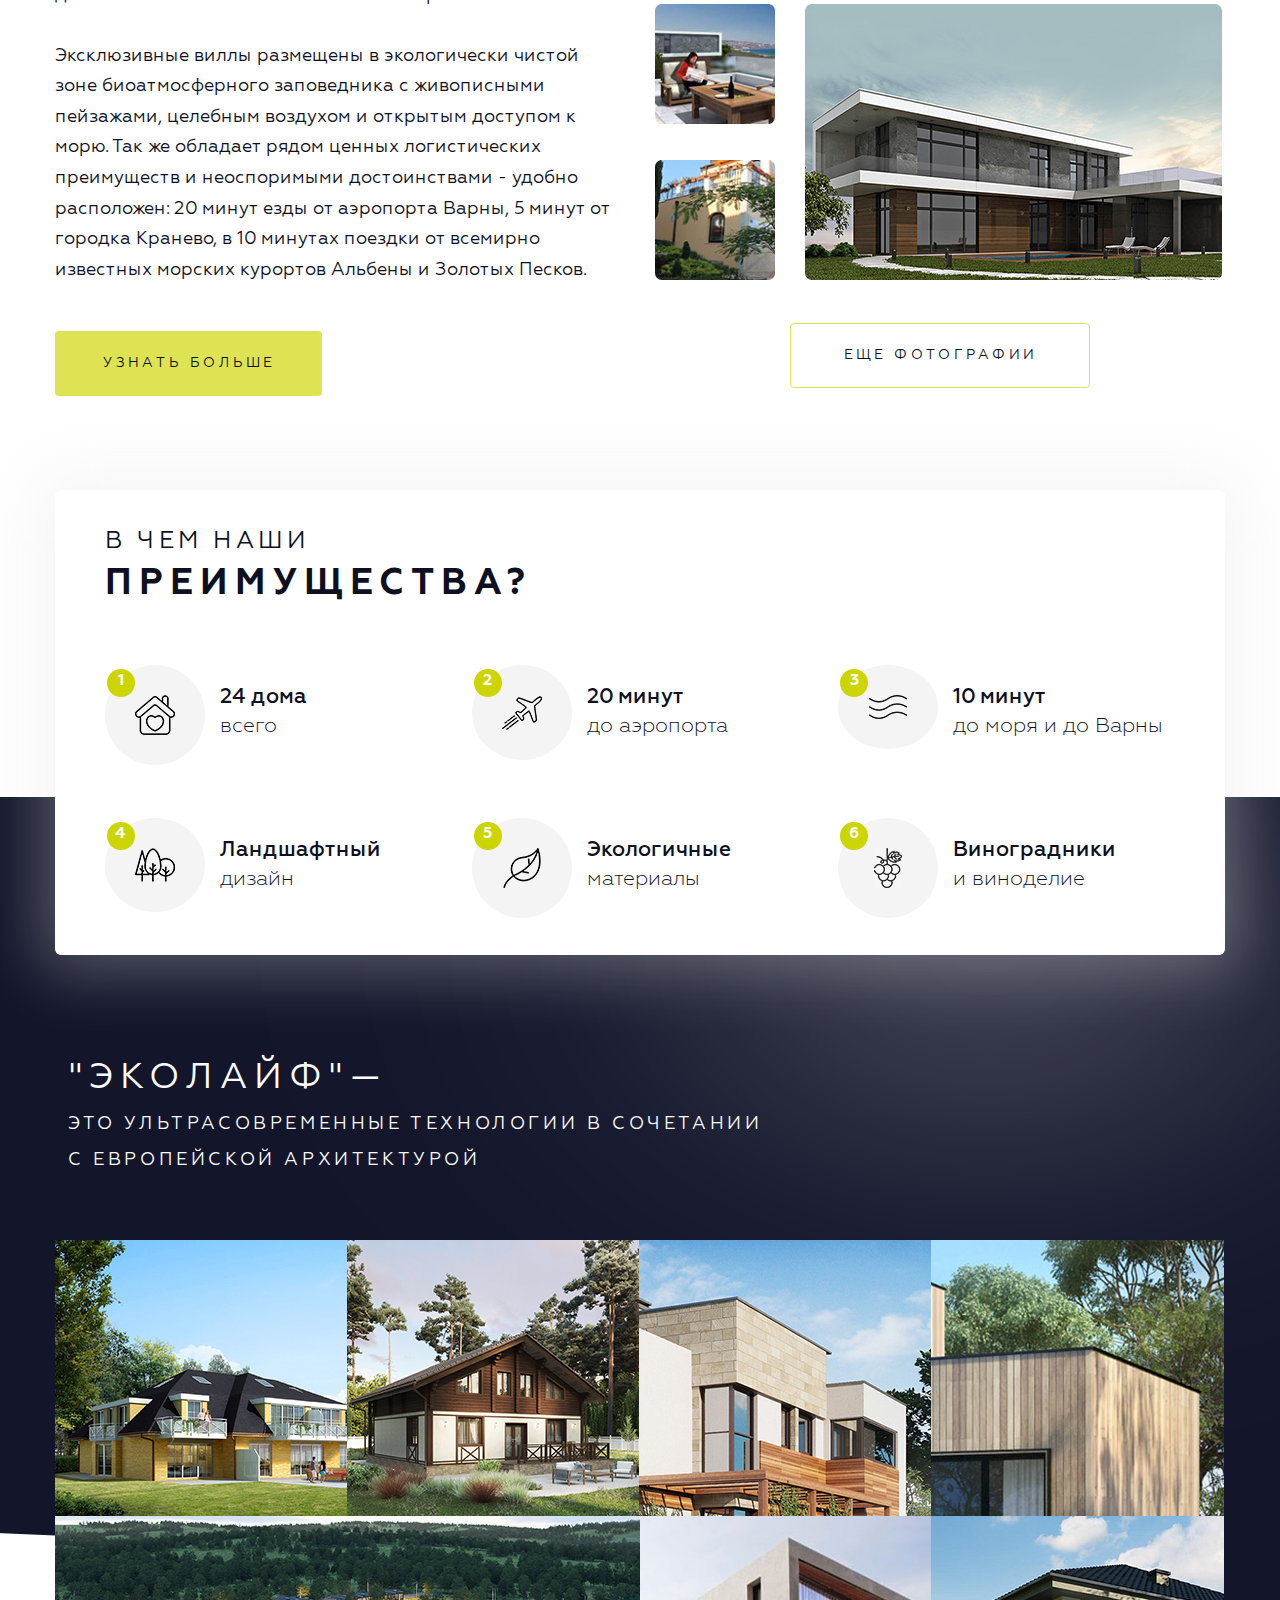
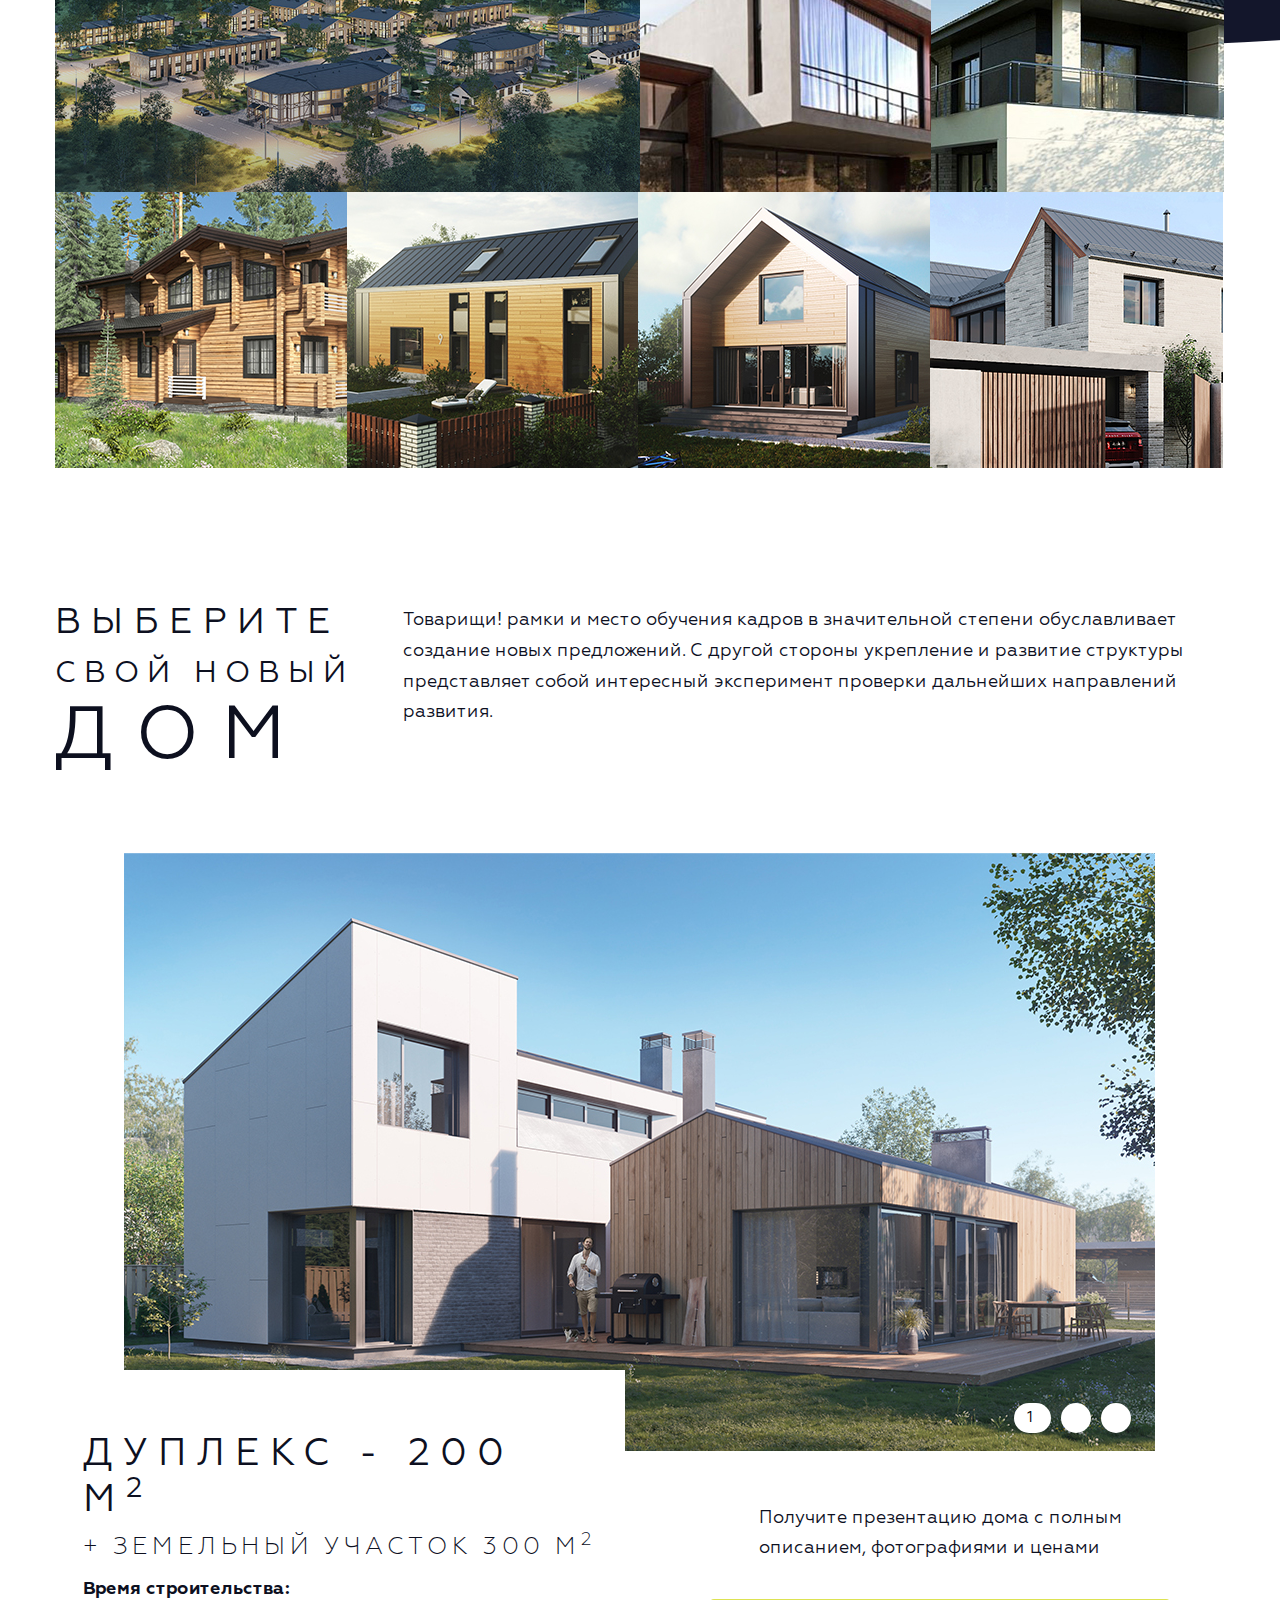
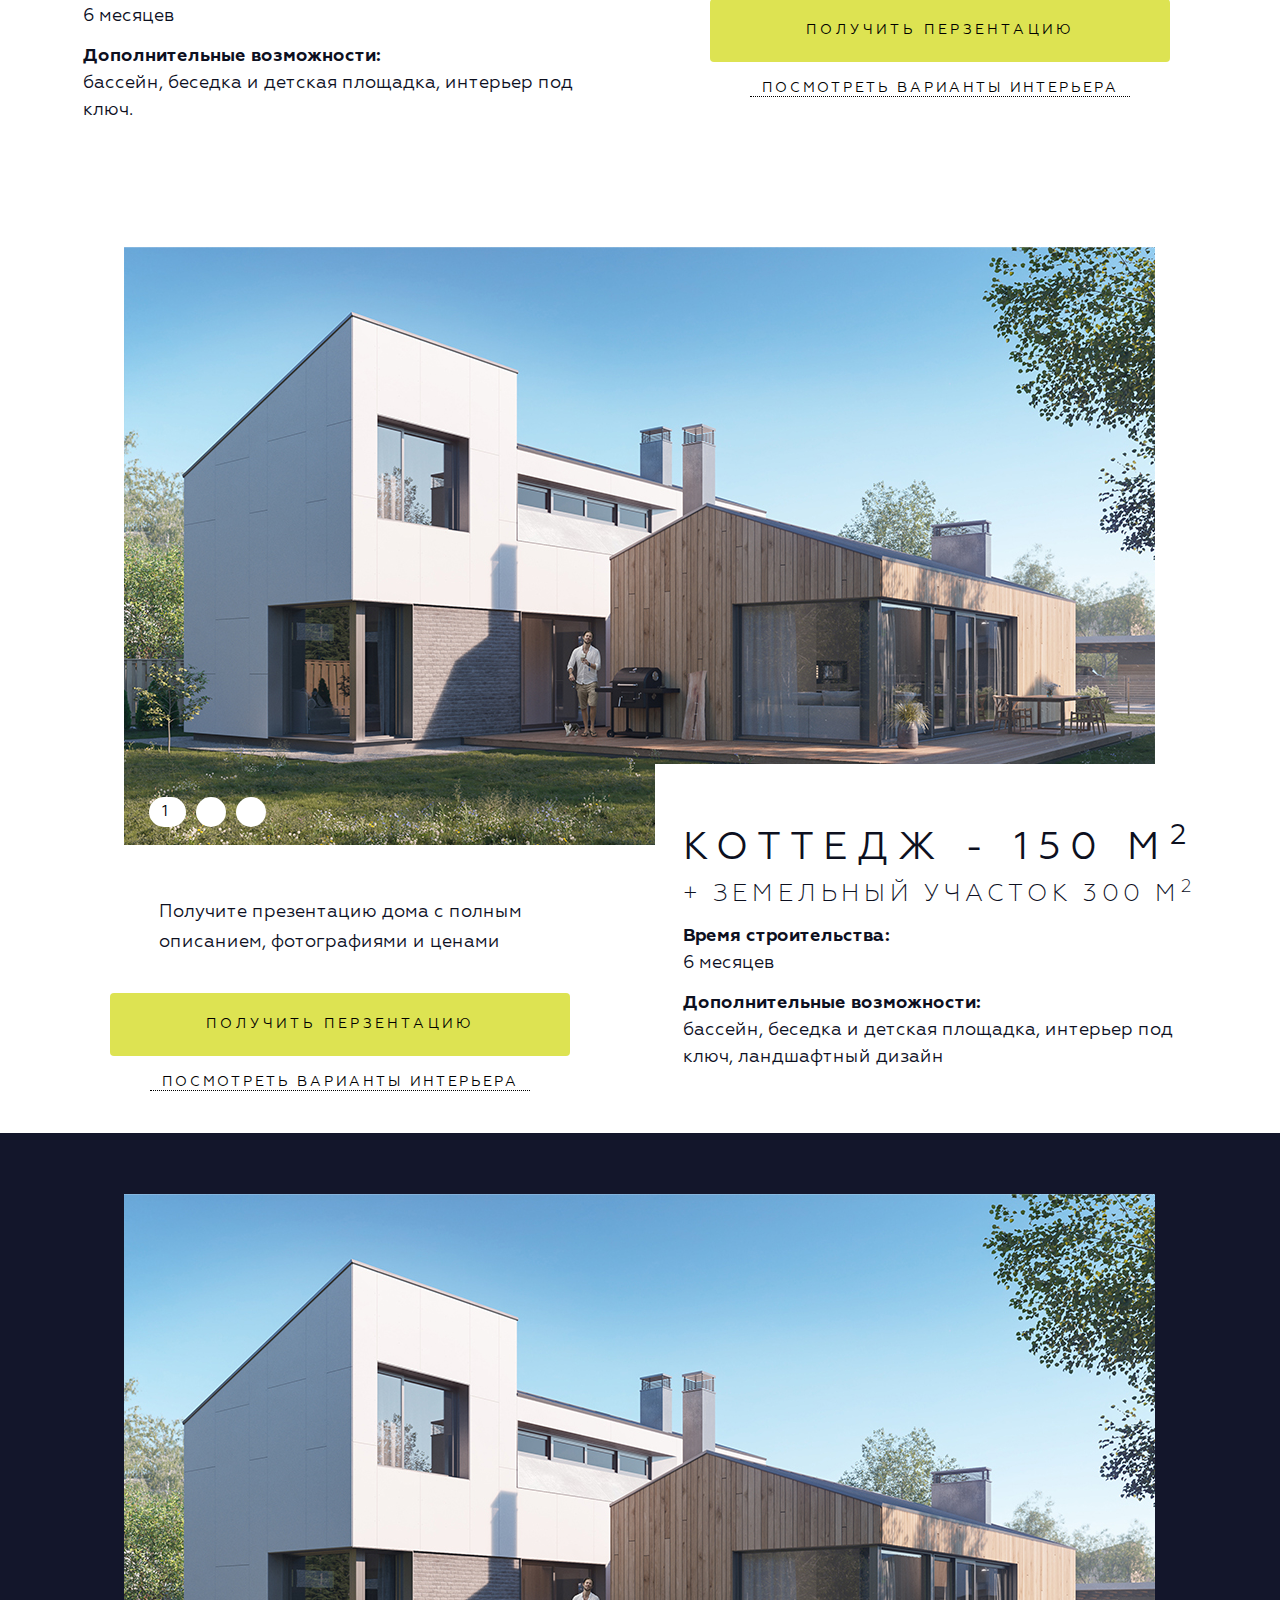
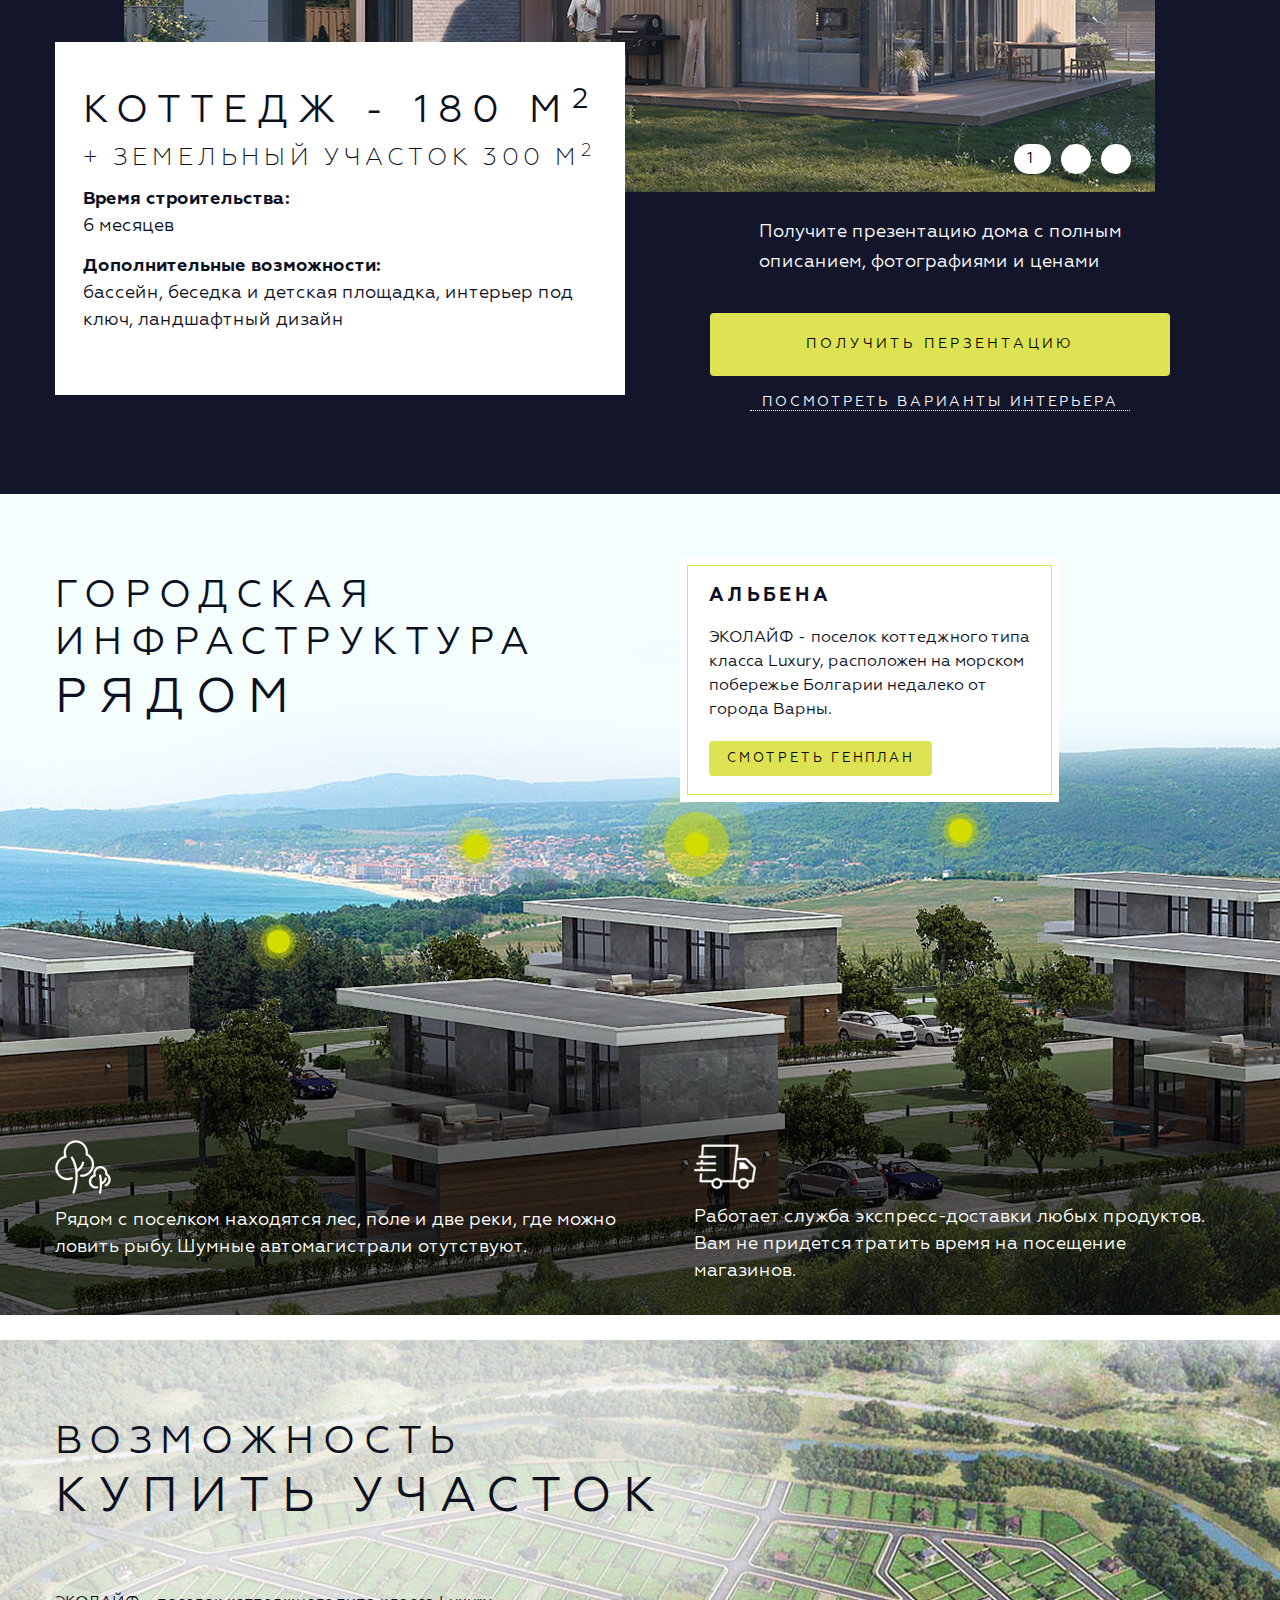
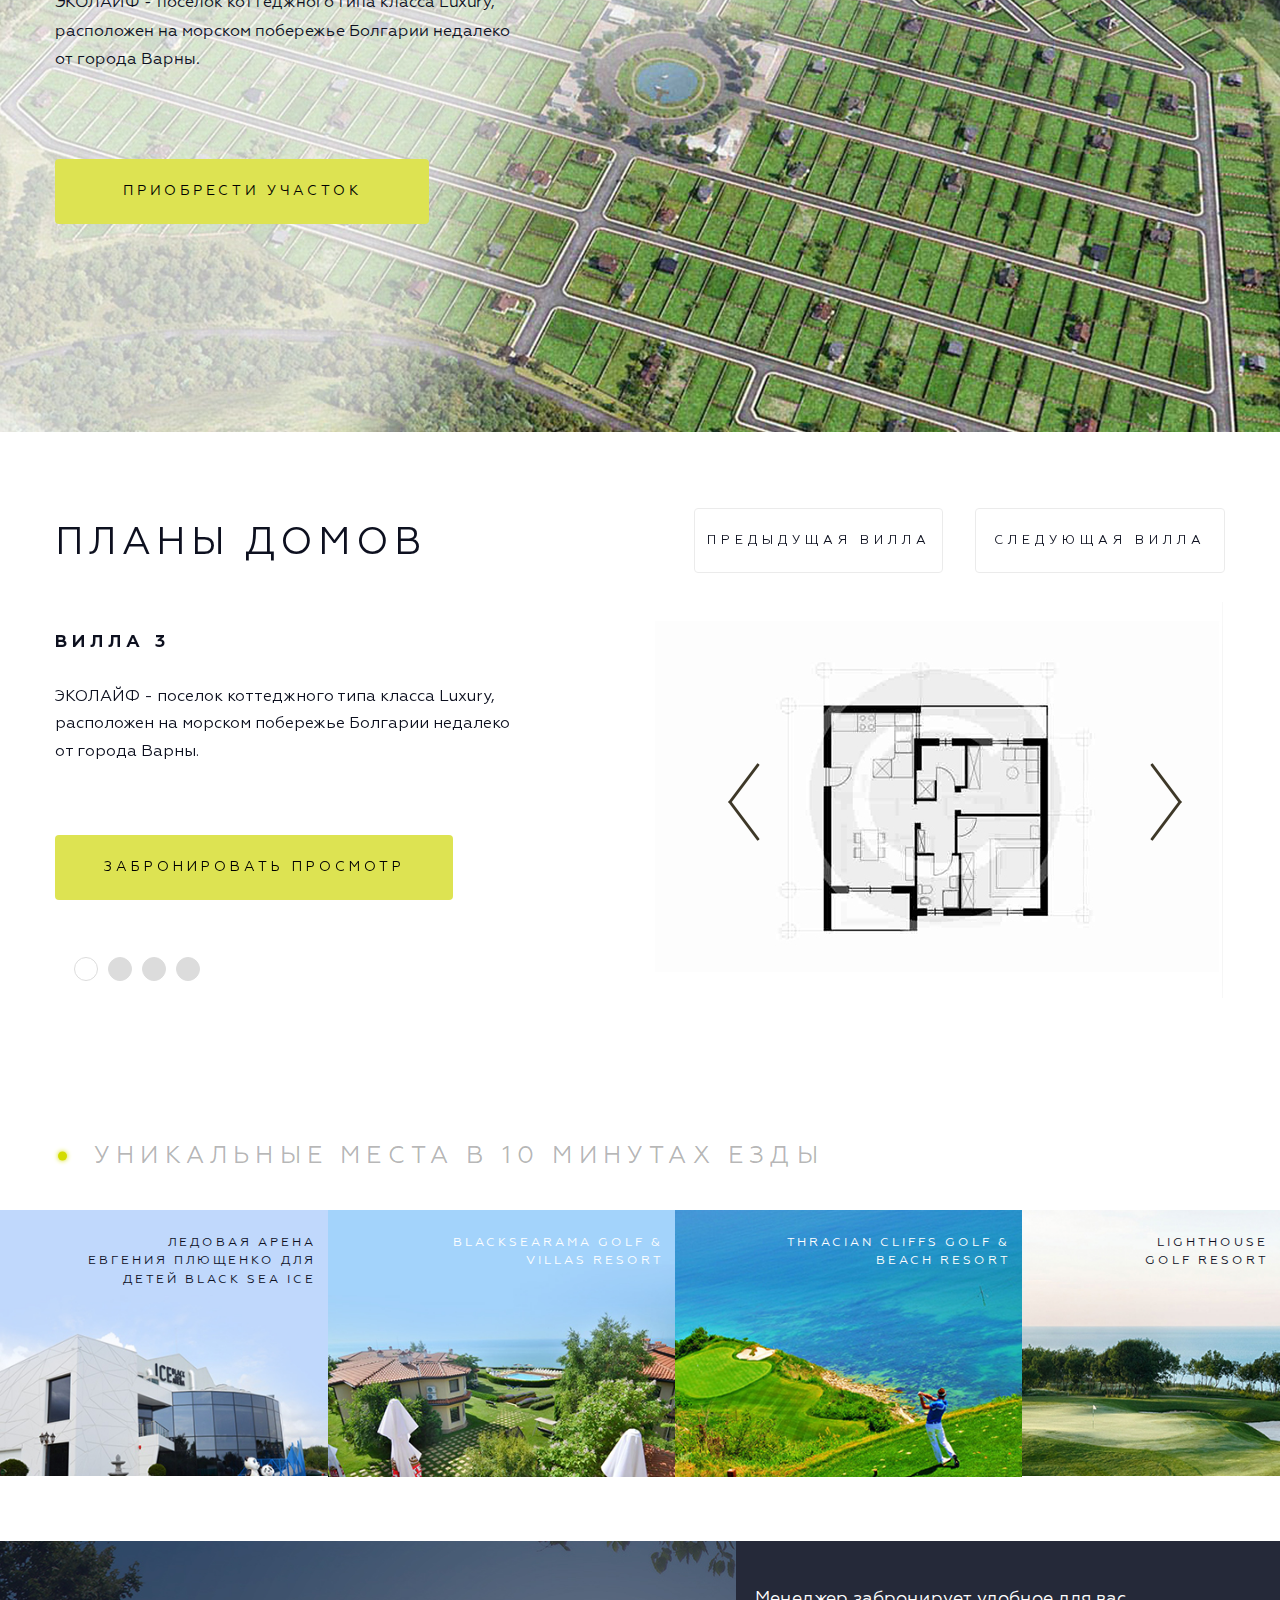
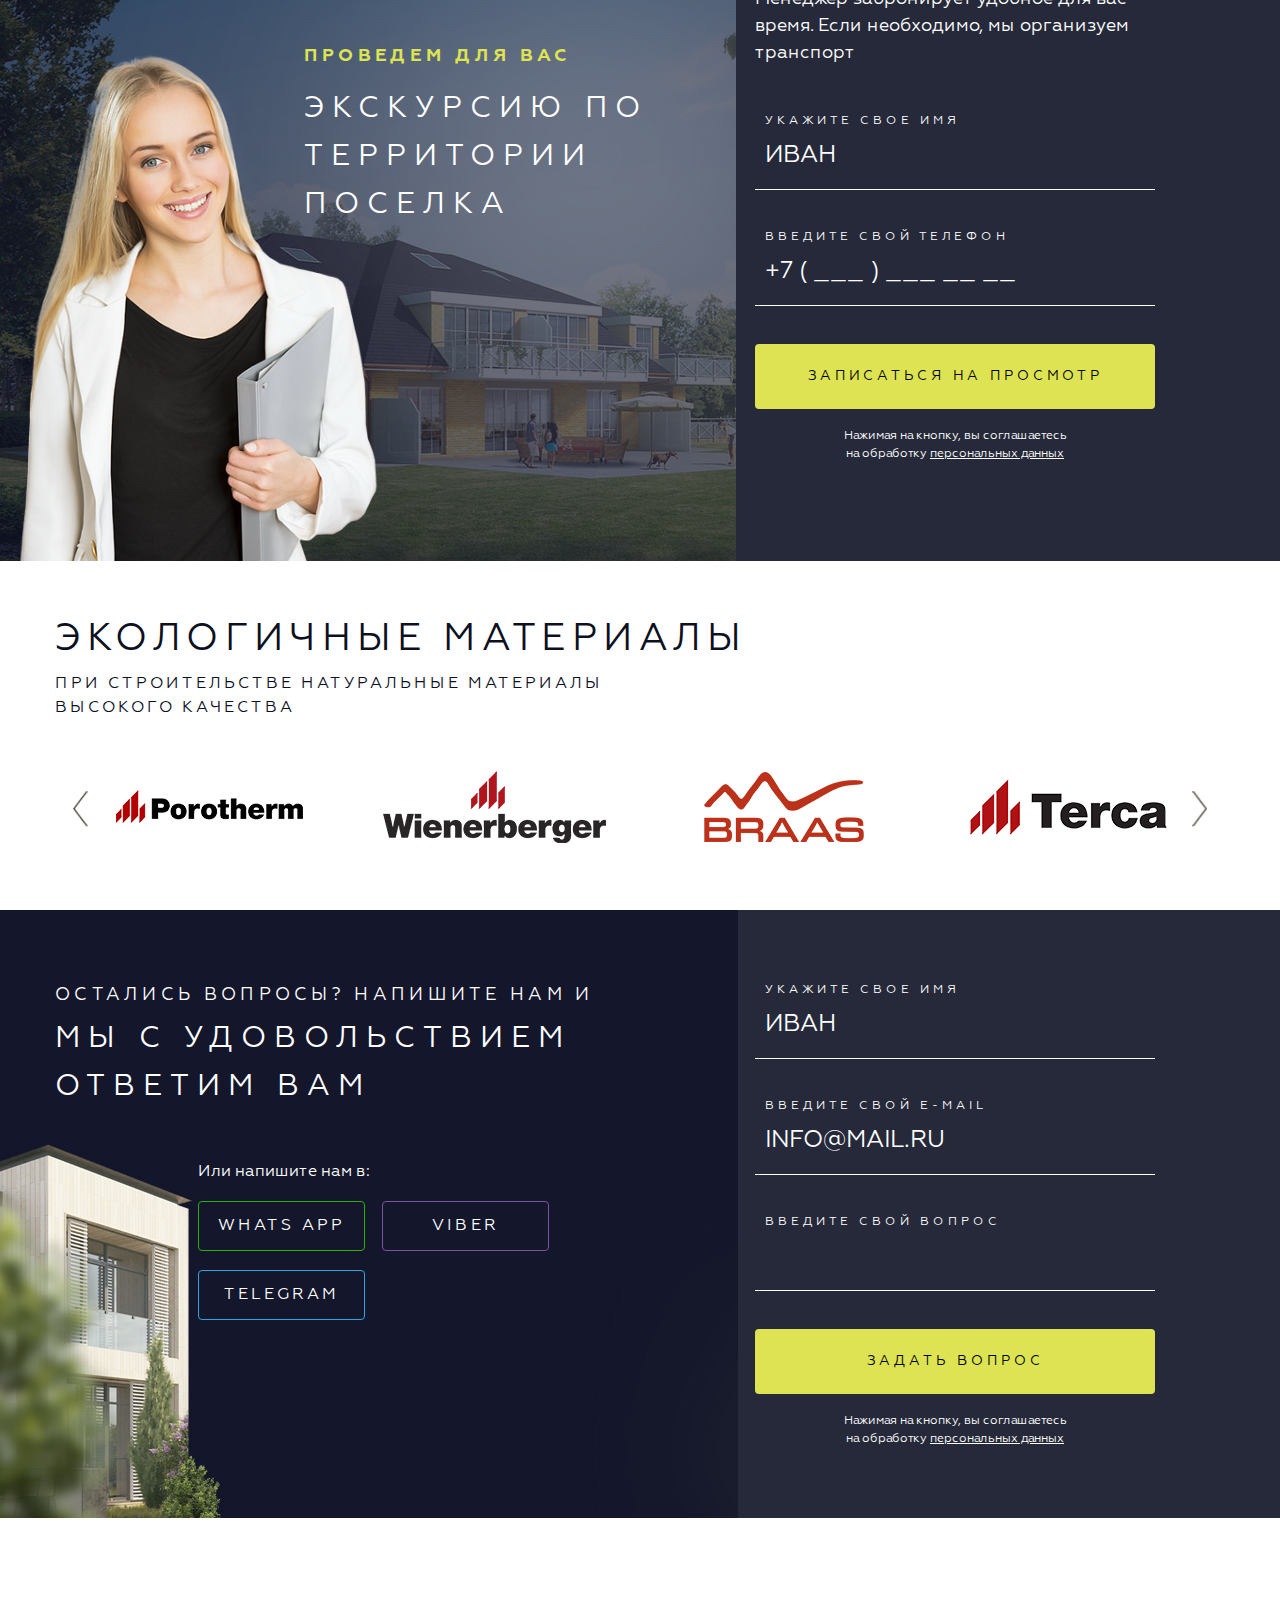
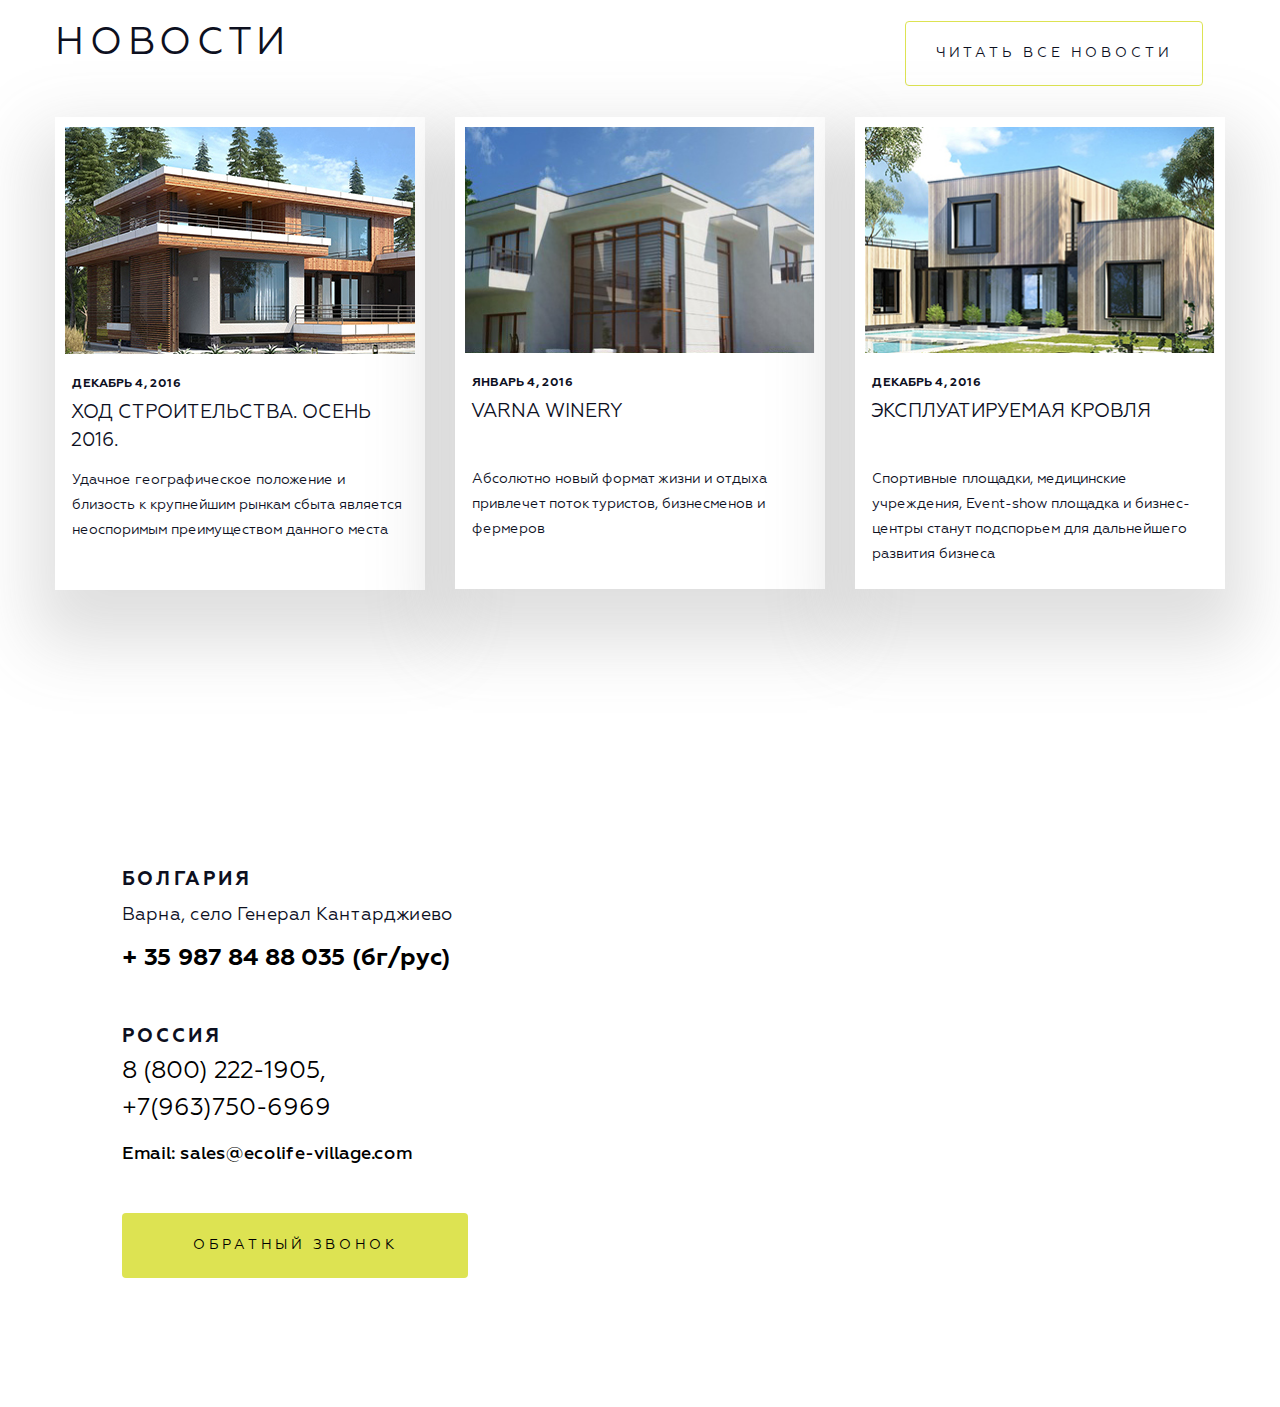
==== commit d10d35f8: "- добавлен экран новостей и контактов" ====
--- a/index.html
+++ b/index.html
@@ -657,6 +657,126 @@
                     </div>
                 </div>
             </div>
+        </div>
+    </div>
+    <div class="news">
+        <div class="container">
+           <div class="row">
+                <div class="col-12 order-md-1 col-md-6 col-lg-8"><div class="news-ttl">Новости</div></div>
+                <div class="col-12 order-md-3">
+                    <div class="news-cont row">
+                        <div class="col-12 col-lg-4">
+                            <div class="news-bl">
+                                <a href="#" class="news-bl-img"><img src="img/news1.jpg" alt=""></a>
+                                <div class="news-bl-date">Декабрь 4, 2016</div>
+                                <a href="#" class="news-bl-ttl">ХОД СТРОИТЕЛЬСТВА. ОСЕНЬ <br>2016.</a>
+                                <div class="news-bl-txt">Удачное географическое положение и близость к крупнейшим рынкам сбыта является неоспоримым преимуществом данного места</div>
+                            </div>
+                        </div>
+                        <div class="col-12 col-lg-4">
+                            <div class="news-bl">
+                                <a href="#" class="news-bl-img"><img src="img/news2.jpg" alt=""></a>
+                                <div class="news-bl-date">Январь 4, 2016</div>
+                                <a href="#" class="news-bl-ttl">VARNA WINERY</a>
+                                <div class="news-bl-txt">Абсолютно новый формат жизни и отдыха привлечет поток туристов, бизнесменов и фермеров</div>
+                            </div>
+                        </div>
+                        <div class="col-12 col-lg-4">
+                            <div class="news-bl">
+                                <a href="#" class="news-bl-img"><img src="img/news3.jpg" alt=""></a>
+                                <div class="news-bl-date">Декабрь 4, 2016</div>
+                                <a href="#" class="news-bl-ttl">ЭКСПЛУАТИРУЕМАЯ КРОВЛЯ</a>
+                                <div class="news-bl-txt">Спортивные площадки, медицинские учреждения, Event-show площадка и бизнес-центры станут подспорьем для дальнейшего развития бизнеса</div>
+                            </div>
+                        </div>
+                    </div>
+                </div>
+                <div class="col-12 order-md-2 col-md-6 col-lg-4"><a href="#" class="news-btn">Читать все новости</a></div>               
+           </div>
+        </div>
+    </div>
+    <div class="contacts">
+        <style>
+            #map{height: 670px; width: 100%;}
+            .ymaps-2-1-73-inner-panes {
+                filter: invert(100%);
+                -ms-filter: invert(100%);
+                -webkit-filter: invert(100%);
+                -moz-filter: invert(100%);
+                -o-filter: invert(100%);
+            }            
+        </style>
+        <script src="https://api-maps.yandex.ru/2.1/?lang=ru_RU&amp;apikey=f6982c0e-51f2-442c-9d71-c508e80efcb4" type="text/javascript">
+        </script>
+        <script type="text/javascript">
+            ymaps.ready(function () {
+                var myMap = new ymaps.Map('map', {
+                        center: [43.359385, 27.982018],
+                        zoom: 19
+                    }, {
+                        searchControlProvider: 'yandex#search'
+                    }),
+
+                    // Создаём макет содержимого.
+                    MyIconContentLayout = ymaps.templateLayoutFactory.createClass(
+                        '<div style="color: #FFFFFF; font-weight: bold;">$[properties.iconContent]</div>'
+                    ),
+
+                    myPlacemark = new ymaps.Placemark(myMap.getCenter(), {
+                        hintContent: 'Варна, село Генерал Кантарджиево',
+                        balloonContent: 'Варна, село Генерал Кантарджиево'
+                    }, {
+                        // Опции.
+                        // Необходимо указать данный тип макета.
+                        iconLayout: 'default#image',
+                        // Своё изображение иконки метки.
+                        iconImageHref: 'img/myIcon.png',
+                        // Размеры метки.
+                        iconImageSize: [30, 42],
+                        // Смещение левого верхнего угла иконки относительно
+                        // её "ножки" (точки привязки).
+                        iconImageOffset: [-5, -38],
+                    }),
+
+                    myPlacemarkWithContent = new ymaps.Placemark([43.359385, 27.982018], {
+                        hintContent: 'Варна, село Генерал Кантарджиево',
+                        balloonContent: 'Варна, село Генерал Кантарджиево',
+                        iconContent: '12'
+                    }, {
+                        // Опции.
+                        // Необходимо указать данный тип макета.
+                        iconLayout: 'default#imageWithContent',
+                        // Своё изображение иконки метки.
+                        iconImageHref: 'img/myIc.png',
+                        // Размеры метки.
+                        iconImageSize: [48, 48],
+                        // Смещение левого верхнего угла иконки относительно
+                        // её "ножки" (точки привязки).
+                        iconImageOffset: [-24, -24],
+                        // Смещение слоя с содержимым относительно слоя с картинкой.
+                        iconContentOffset: [15, 15],
+                        // Макет содержимого.
+                        iconContentLayout: MyIconContentLayout
+                    });
+
+                myMap.geoObjects
+                    .add(myPlacemark)
+                    .add(myPlacemarkWithContent);
+                
+                        myMap.behaviors.disable('scrollZoom')
+            });
+        </script>
+        <div id="map"></div>
+        <div class="contacts-bl">
+            <div class="contacts-bl-ttl">Болгария</div>
+            <div class="contacts-bl-txt">Варна,  село Генерал Кантарджиево</div>
+            <a href="tel:+359878488035" class="contacts-bl-phn">+ 35 987 84 88 035 (бг/рус)</a>
+            <div class="contacts-bl-txt2">Россия</div>
+            <a href="tel:88002221905" class="contacts-bl-phn2">8 (800) 222-1905, </a>
+            <a href="tel:+79637506969" class="contacts-bl-phn2">+7(963)750-6969</a>
+            <a href="mailto:" class="contacts-bl-ml">Email: sales@ecolife-village.com</a>
+            <a href="#" class="contacts-bl-btn">Обратный звонок</a>
+            
         </div>
     </div>
 </div>    
--- a/css/main.css
+++ b/css/main.css
@@ -307,6 +307,32 @@
 .answer-form-span a { color: #fff; text-decoration: underline; }
 
 /*answer*/
+/*news*/
+.news { padding-top: 103px; padding-bottom: 127px; }
+.news-ttl { font-size: 38px; text-transform: uppercase; color: #0d101f; line-height: 1.25; letter-spacing: 5px; display: block; }
+.news-btn { background: none; display: block; width: 100%; max-width: 298px; text-align: center; font-size: 14px; padding: 21px 10px; text-transform: uppercase; color: #0d101f; letter-spacing: 4px; border-radius: 4px; border: 1px solid #dde352; opacity: 1; margin-left: 50px; }
+.news-btn:hover, .news-btn:focus { color: #0d101f; text-decoration: none; opacity: 0.5; }
+.news-cont { margin-top: 31px; }
+.news-bl { padding: 10px 10px 22px; background: #fff; box-shadow: 0px 34px 64px 20px #66666636; margin-bottom: 20px; }
+.news-bl-img { text-align: center; display: block; }
+.news-bl-date { text-transform: uppercase; font-size: 12px; font-weight: 700; padding: 0 7px; margin-top: 21px; }
+.news-bl-ttl { color: #0d101f; margin-top: 6px; font-size: 19px; padding: 0 6px; height: 56px; overflow: hidden; display: block; }
+.news-bl-txt { padding: 0 7px; margin-top: 13px; font-size: 14px; line-height: 1.8; height: 100px; overflow: hidden; }
+
+/*news*/
+/*contacts*/
+.contacts { position: relative; }
+.contacts .contacts-bl { background: #fff; position: absolute; top: 61px; width: 100%; max-width: 435px; top: 50%; transform: translateY(-50%); left: 6.5vw; padding: 35px 39px; }
+.contacts .contacts-bl-ttl { font-weight: 700; text-transform: uppercase; font-size: 19px; letter-spacing: 3px; }
+.contacts .contacts-bl-txt { font-size: 18px; margin-top: 8px; }
+.contacts .contacts-bl-phn { display: block; font-weight: 700; color: #000; font-size: 24px; margin-top: 11px; }
+.contacts .contacts-bl-txt2 { font-weight: 700; text-transform: uppercase; font-size: 19px; letter-spacing: 3px; margin-top: 47px; }
+.contacts .contacts-bl-phn2 { font-size: 24px; display: block; color: #000; margin-top: 1px; }
+.contacts .contacts-bl-ml { display: block; color: #000; font-size: 18px; font-weight: 500; margin-top: 15px; }
+.contacts .contacts-bl-btn { display: block; background: #dde352; max-width: 346px; text-transform: uppercase; color: #000; border-radius: 4px; margin-top: 45px; text-align: center; font-size: 14px; padding: 22px 10px; letter-spacing: 4px; opacity: 1; }
+.contacts .contacts-bl-btn:hover, .contacts .contacts-bl-btn:focus { color: #000; text-decoration: none; opacity: 0.5; }
+
+/*contacts*/
 /*footer*/
 /*footer*/
 
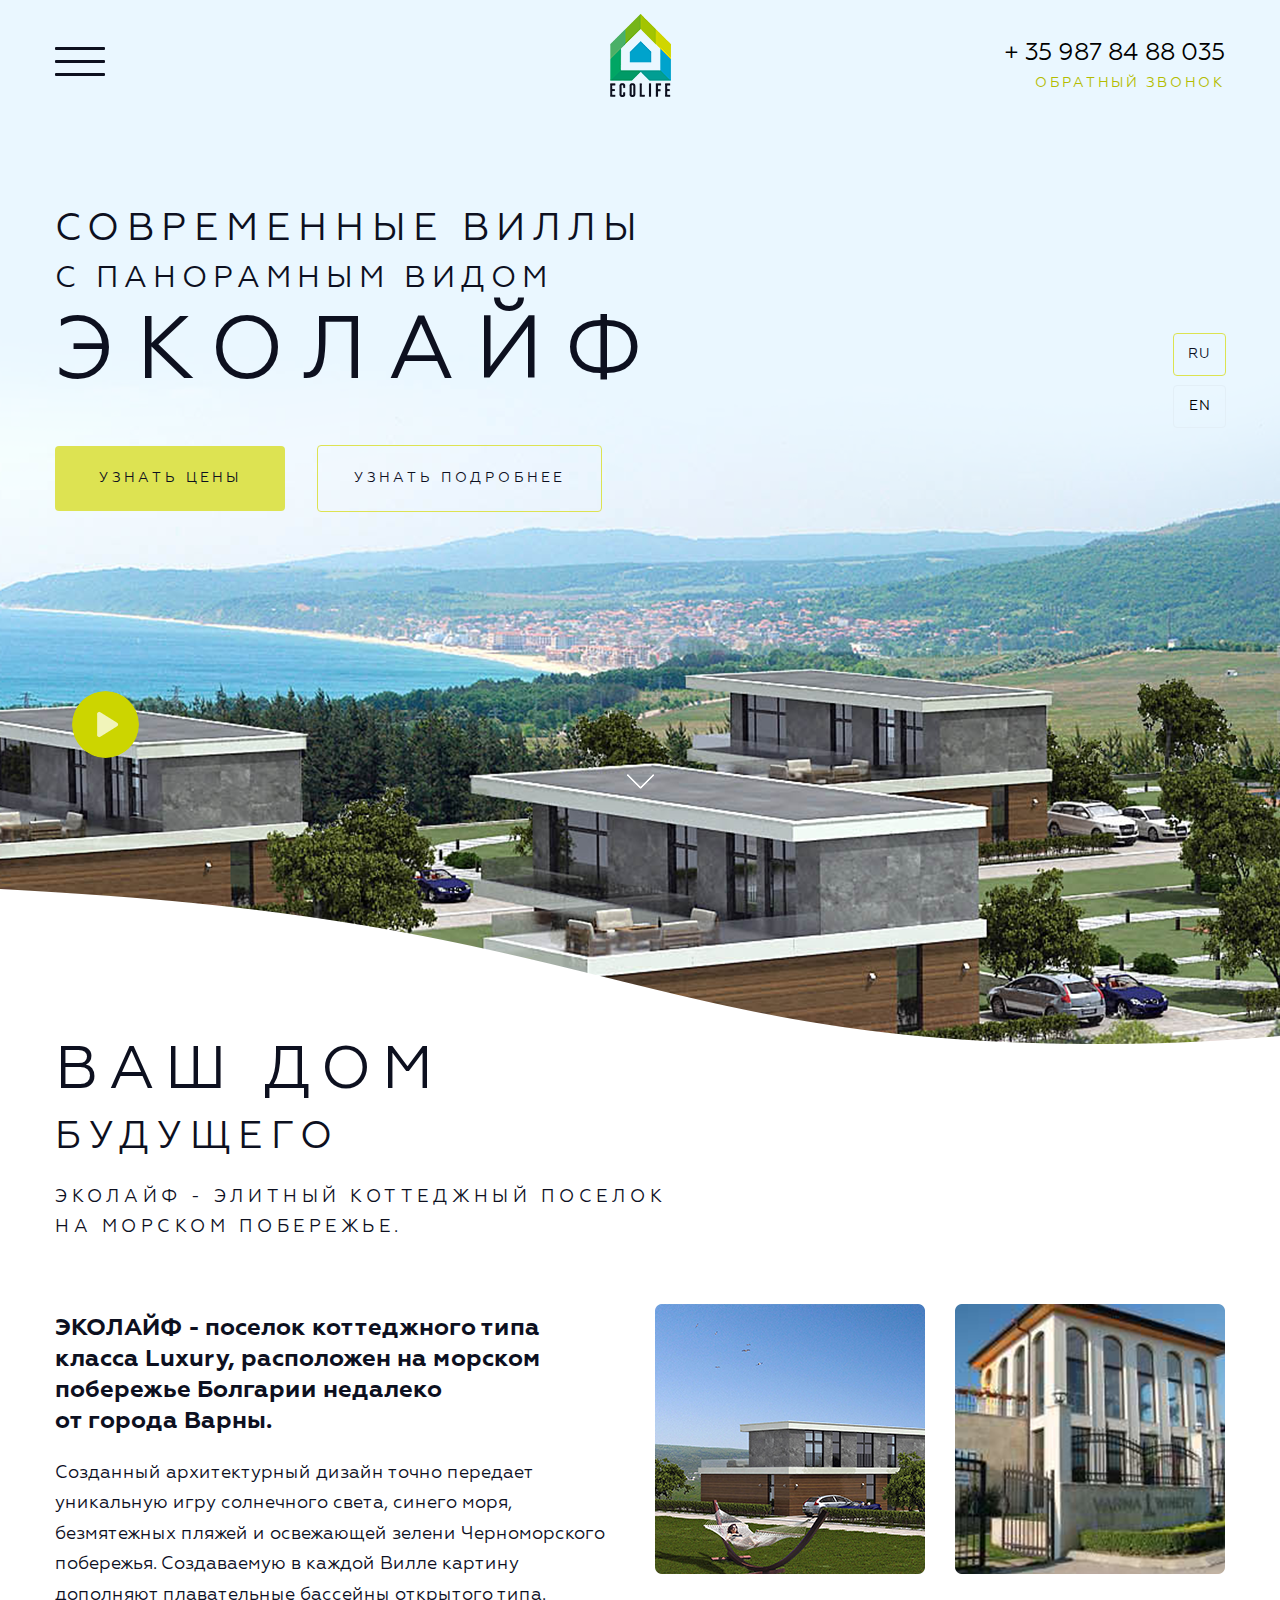
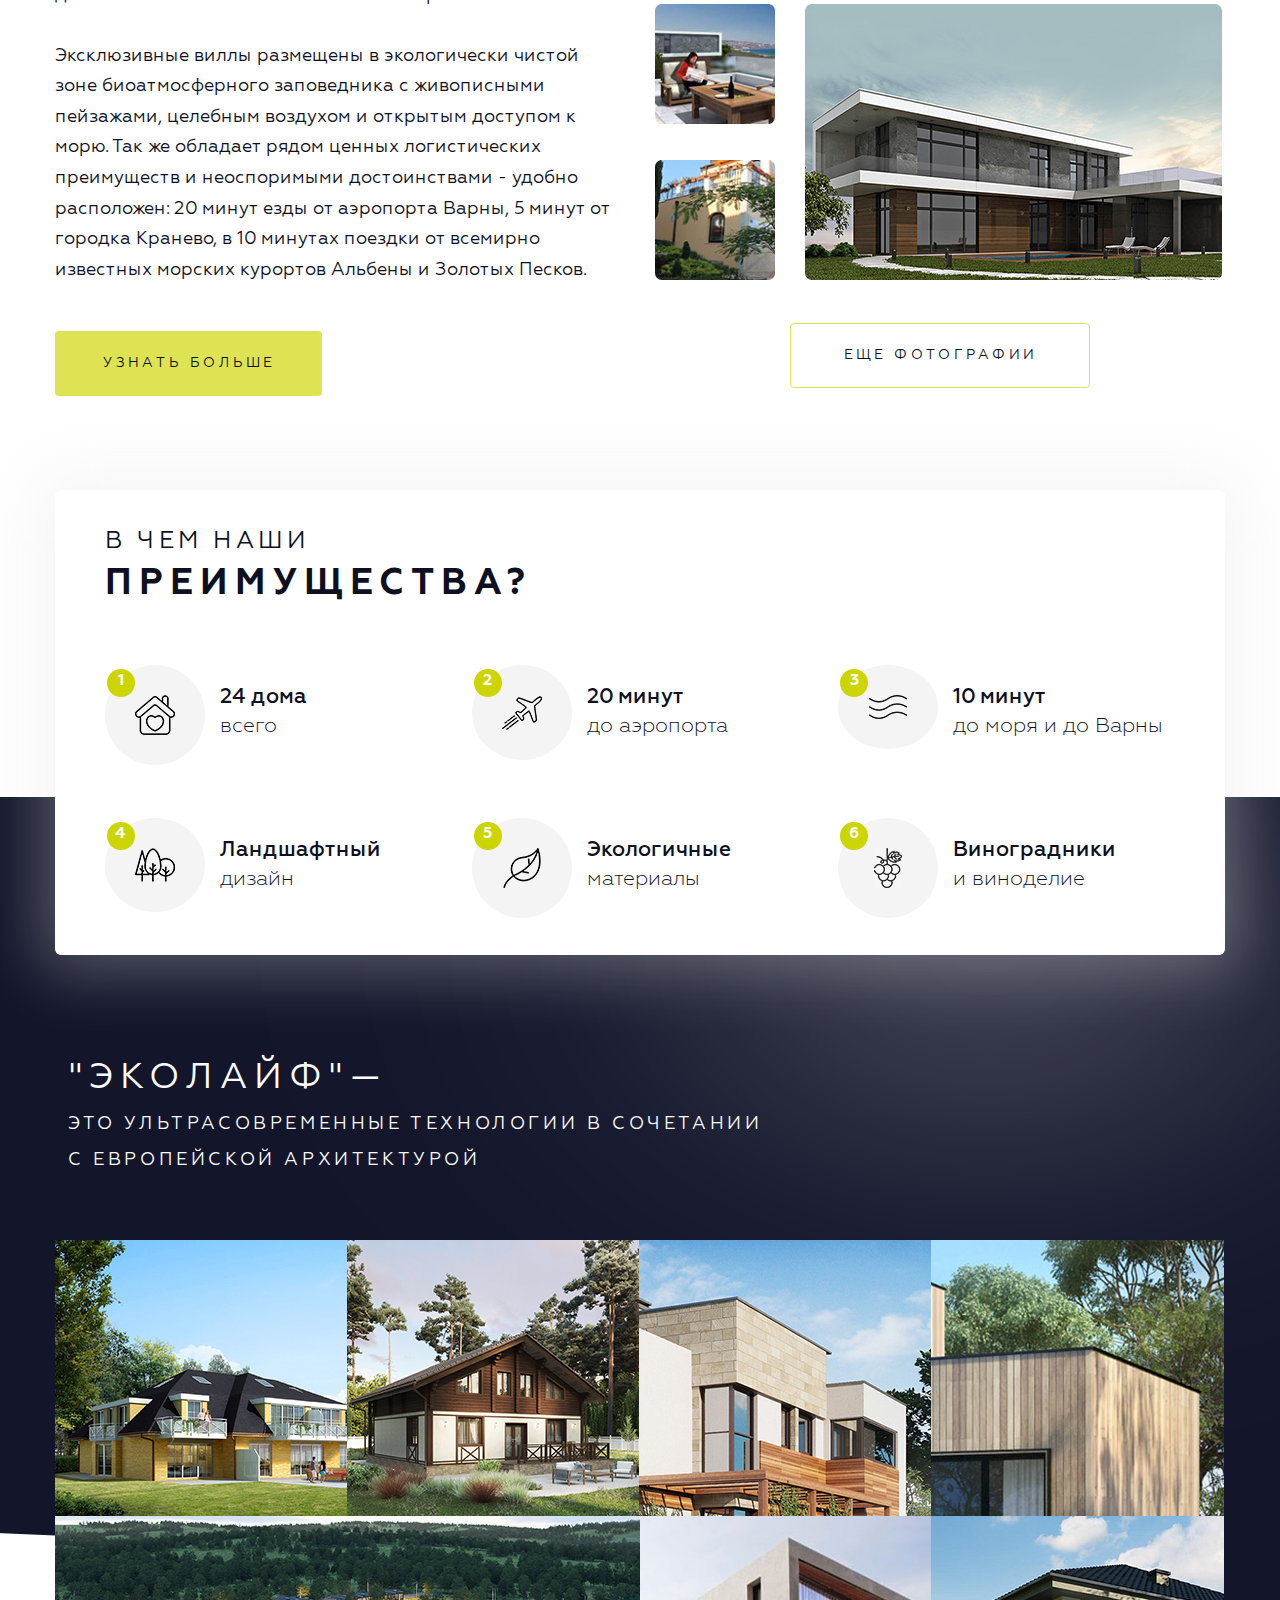
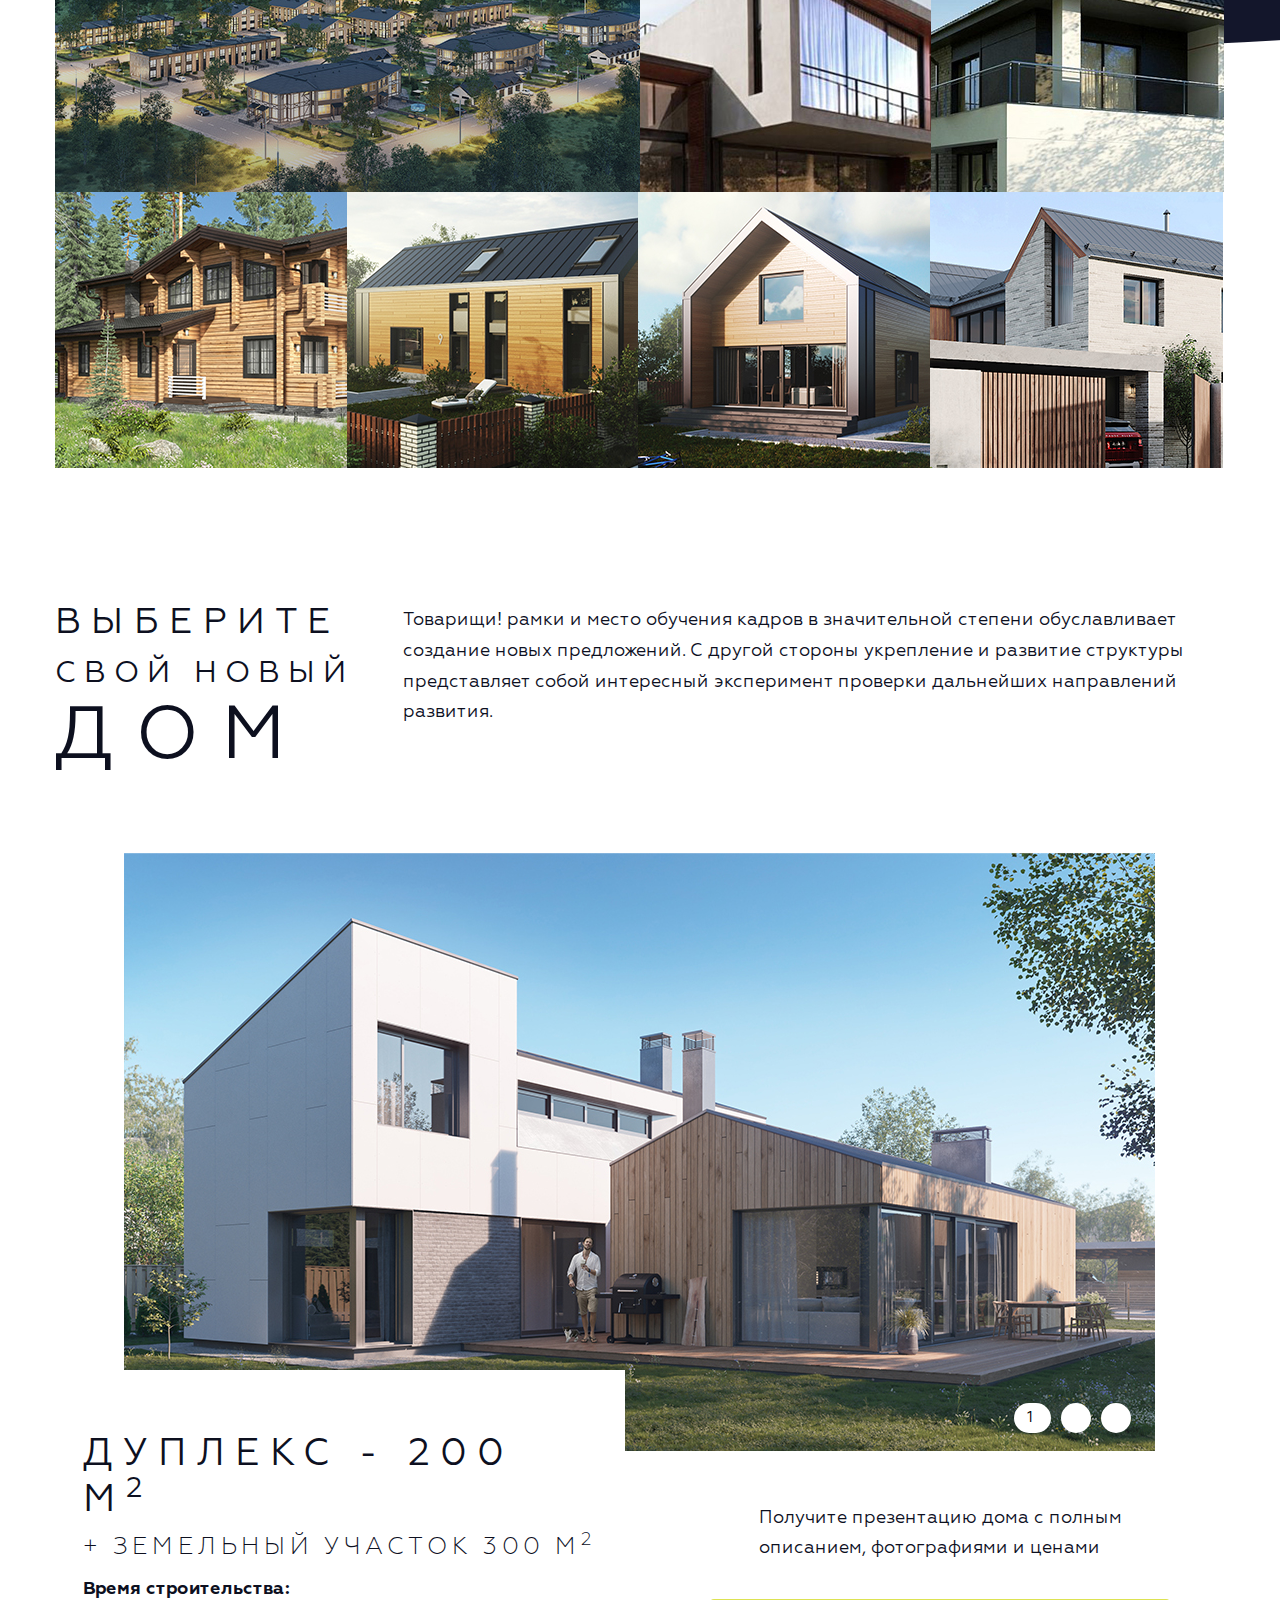
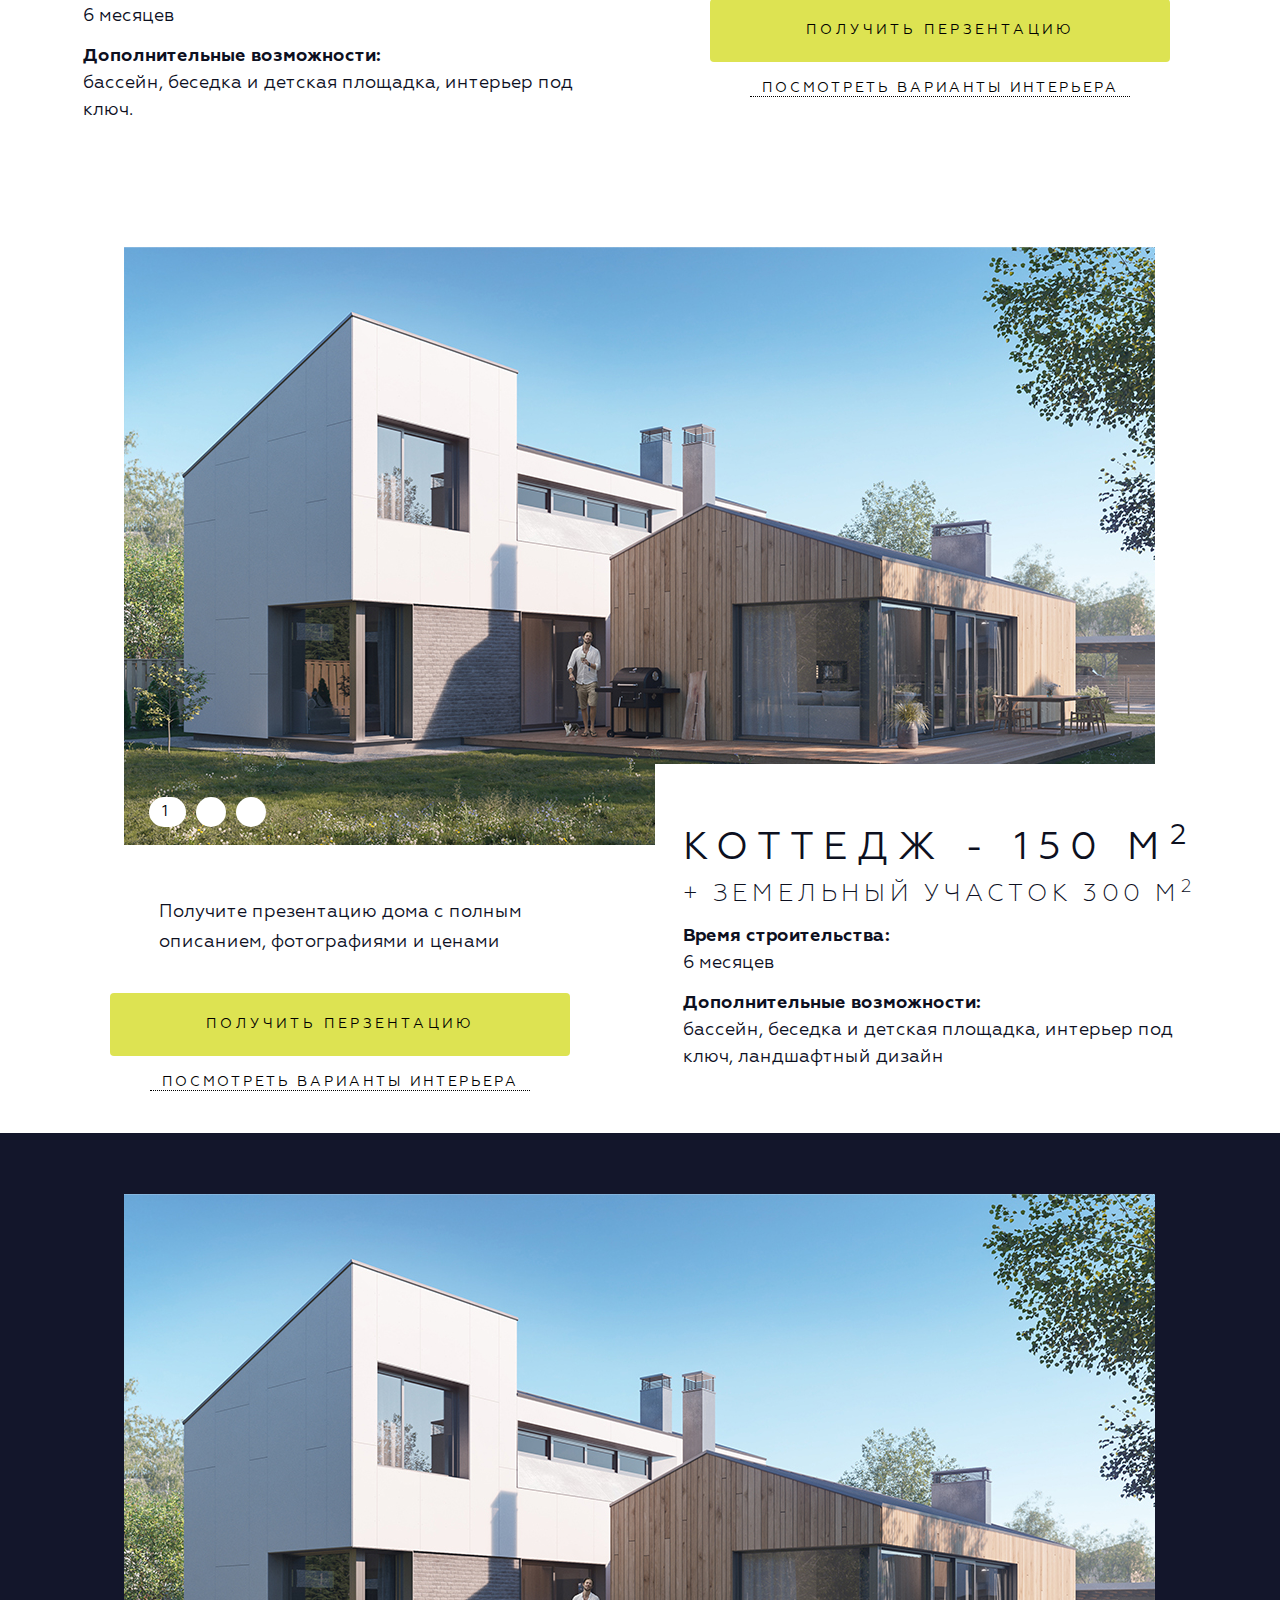
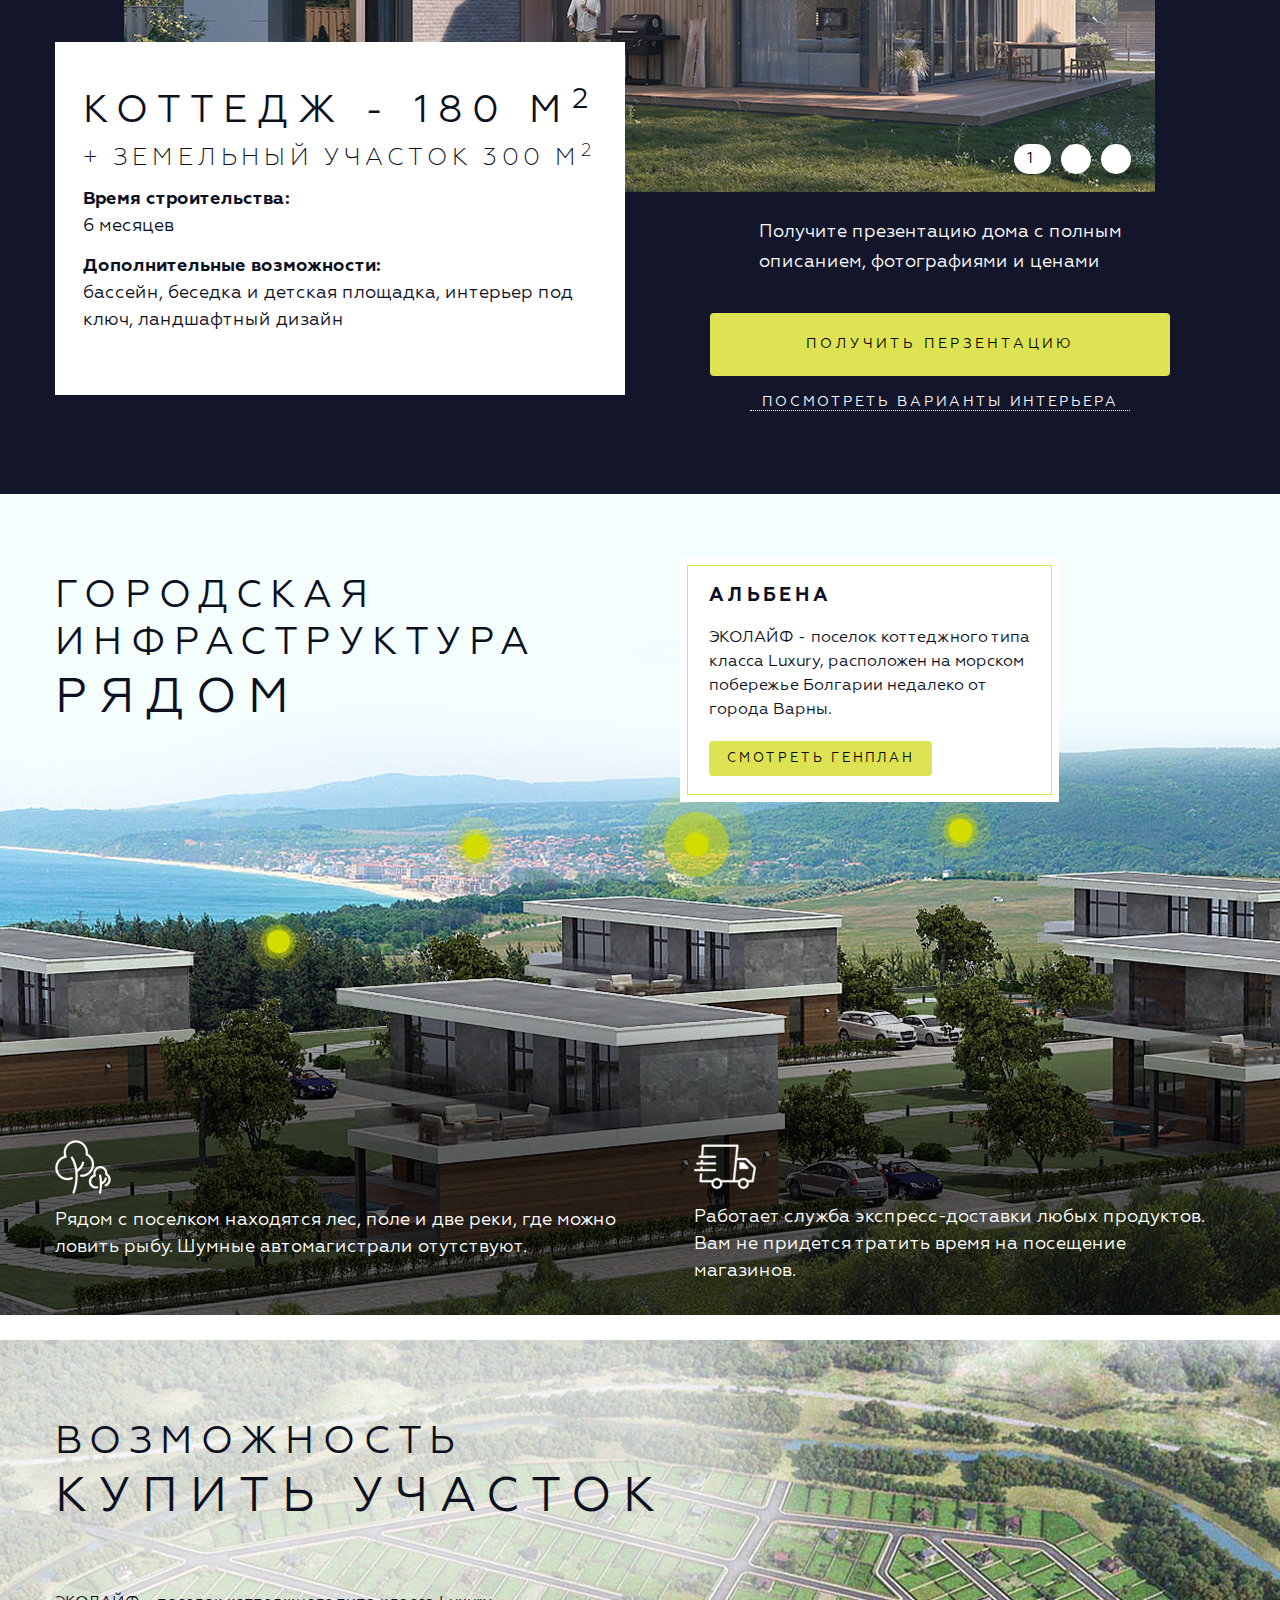
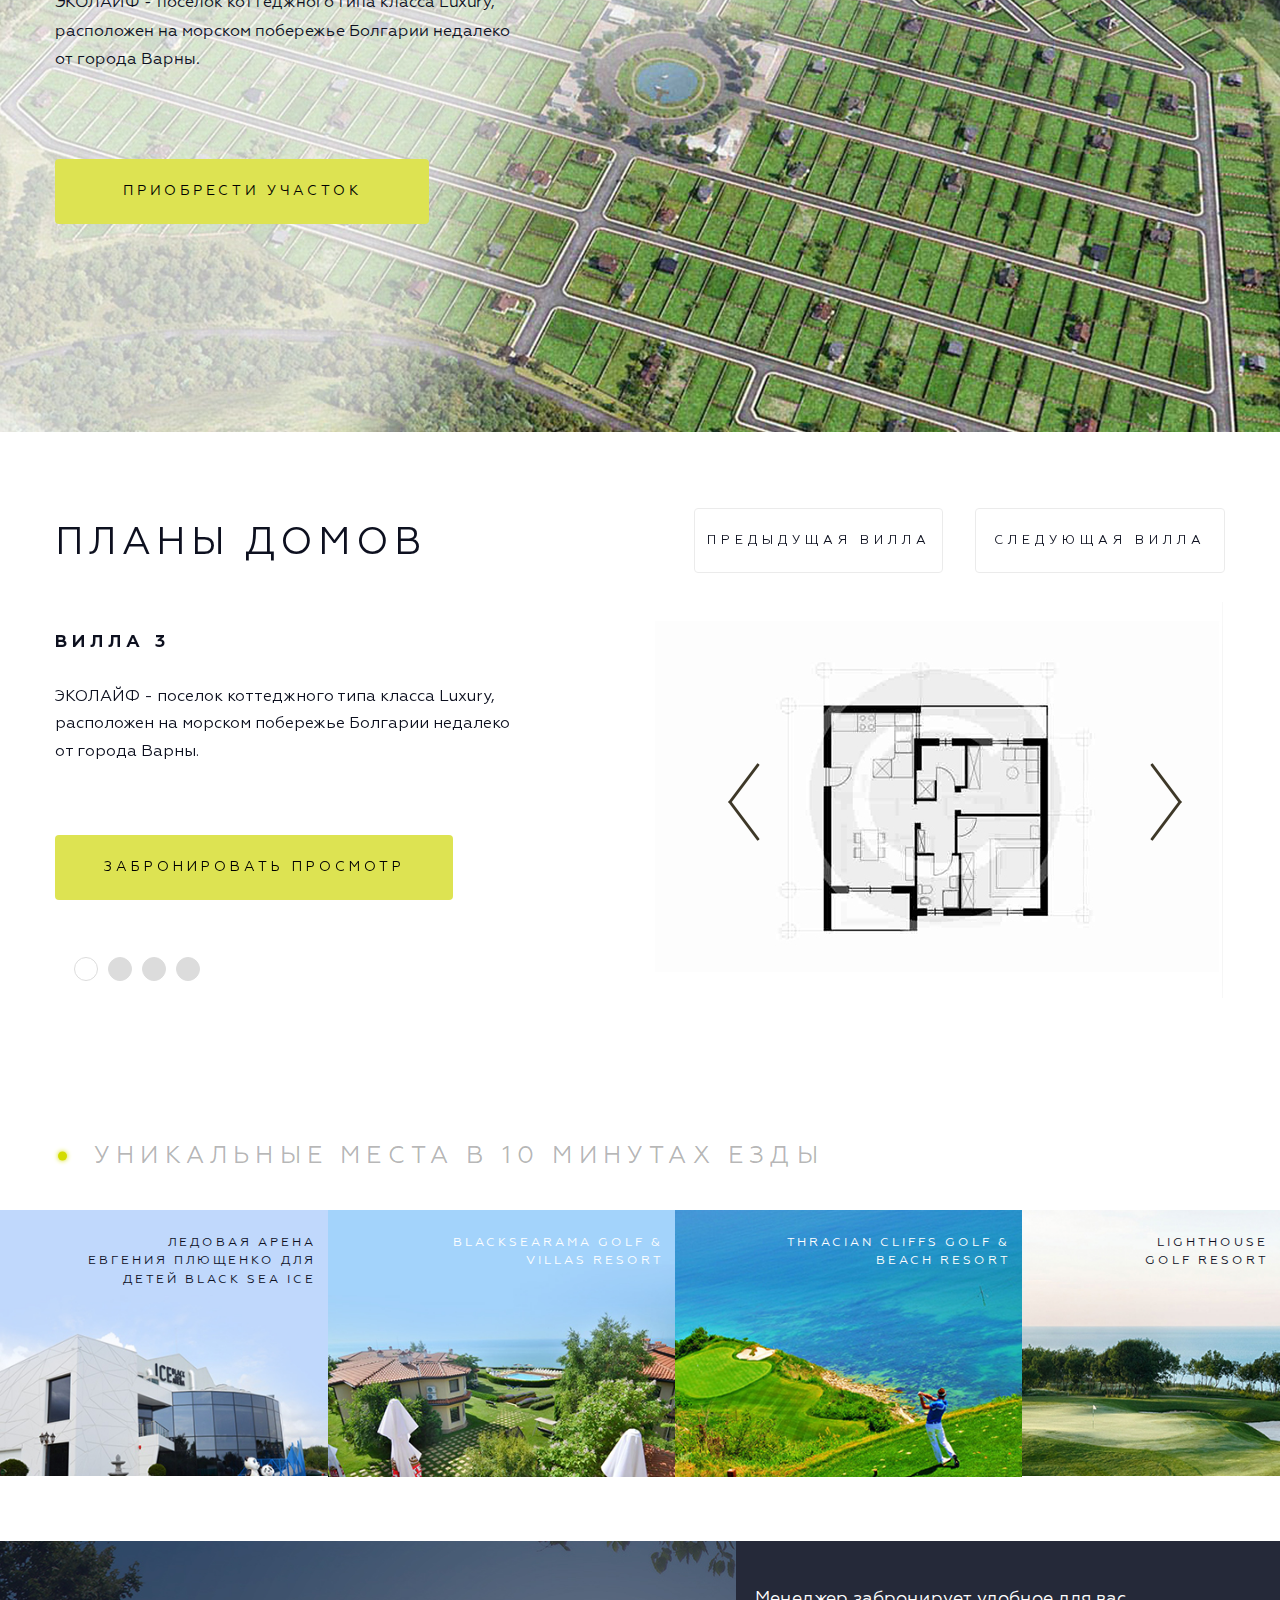
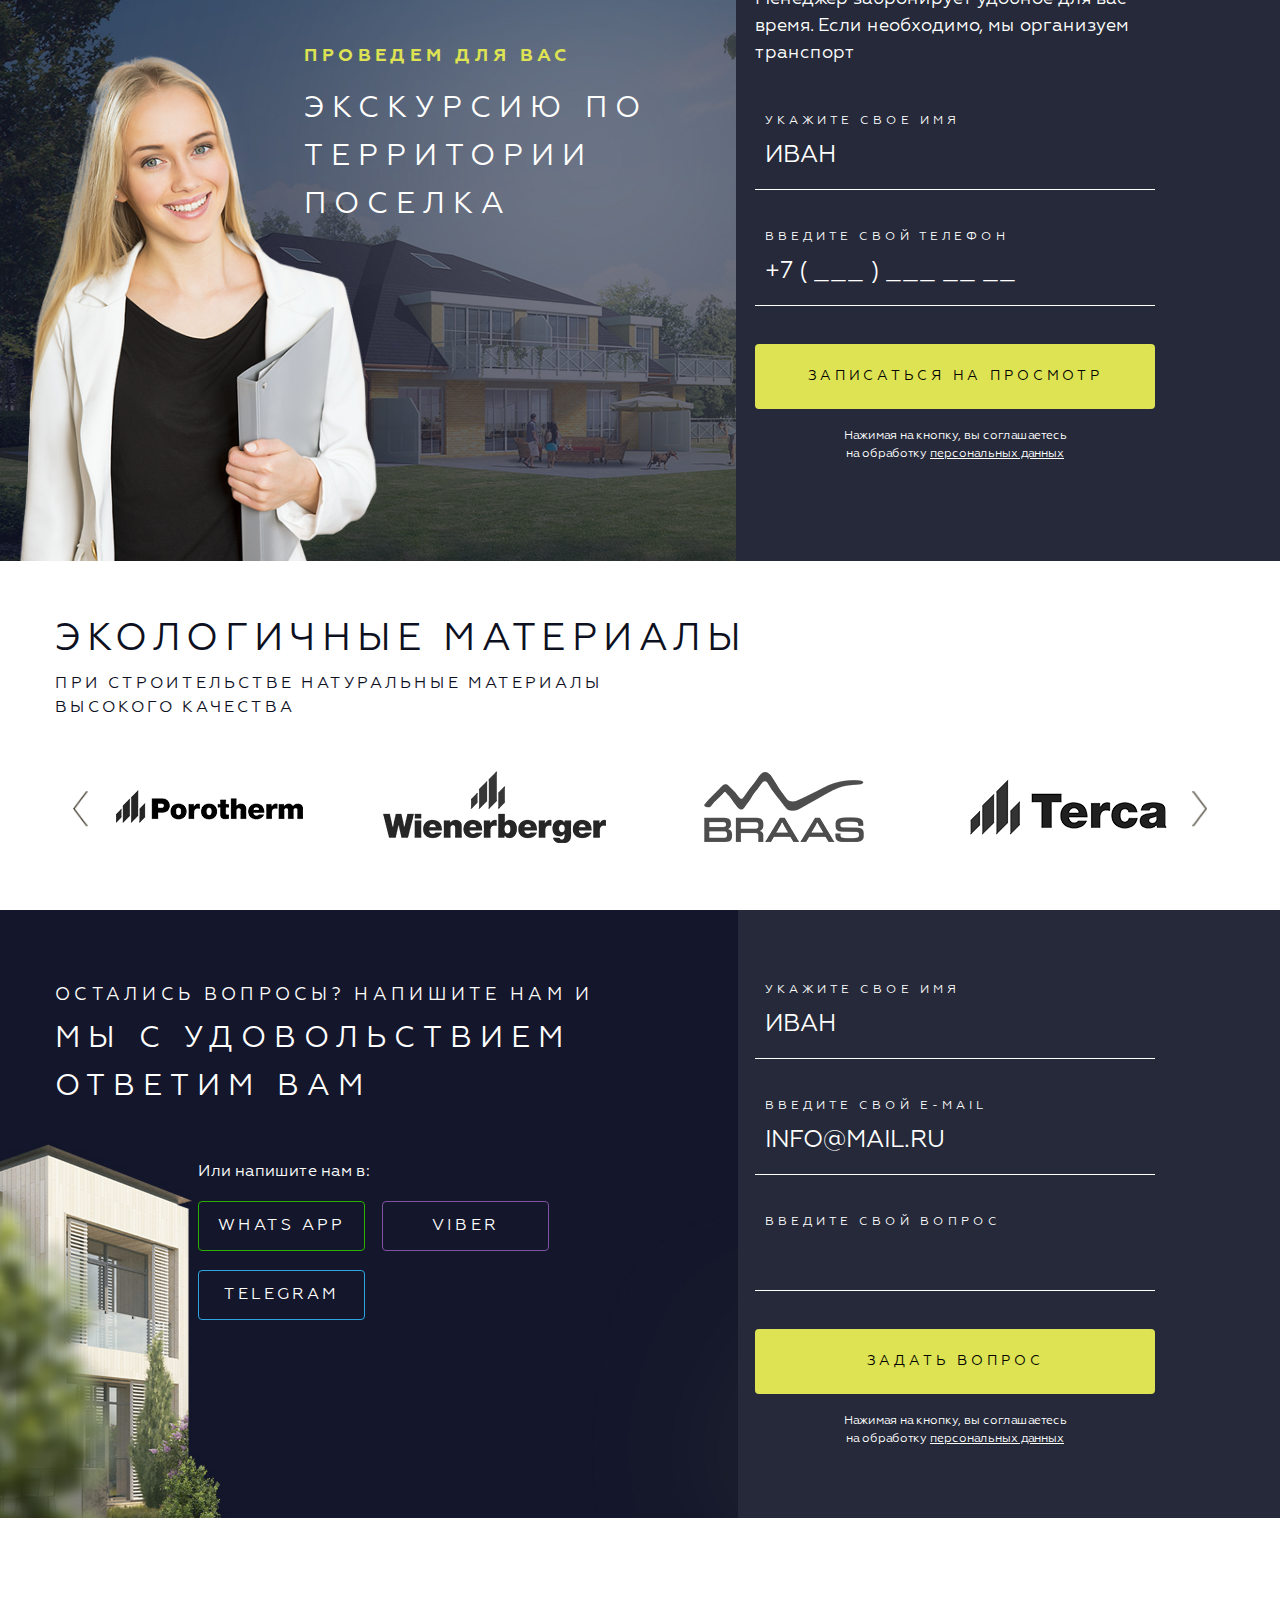
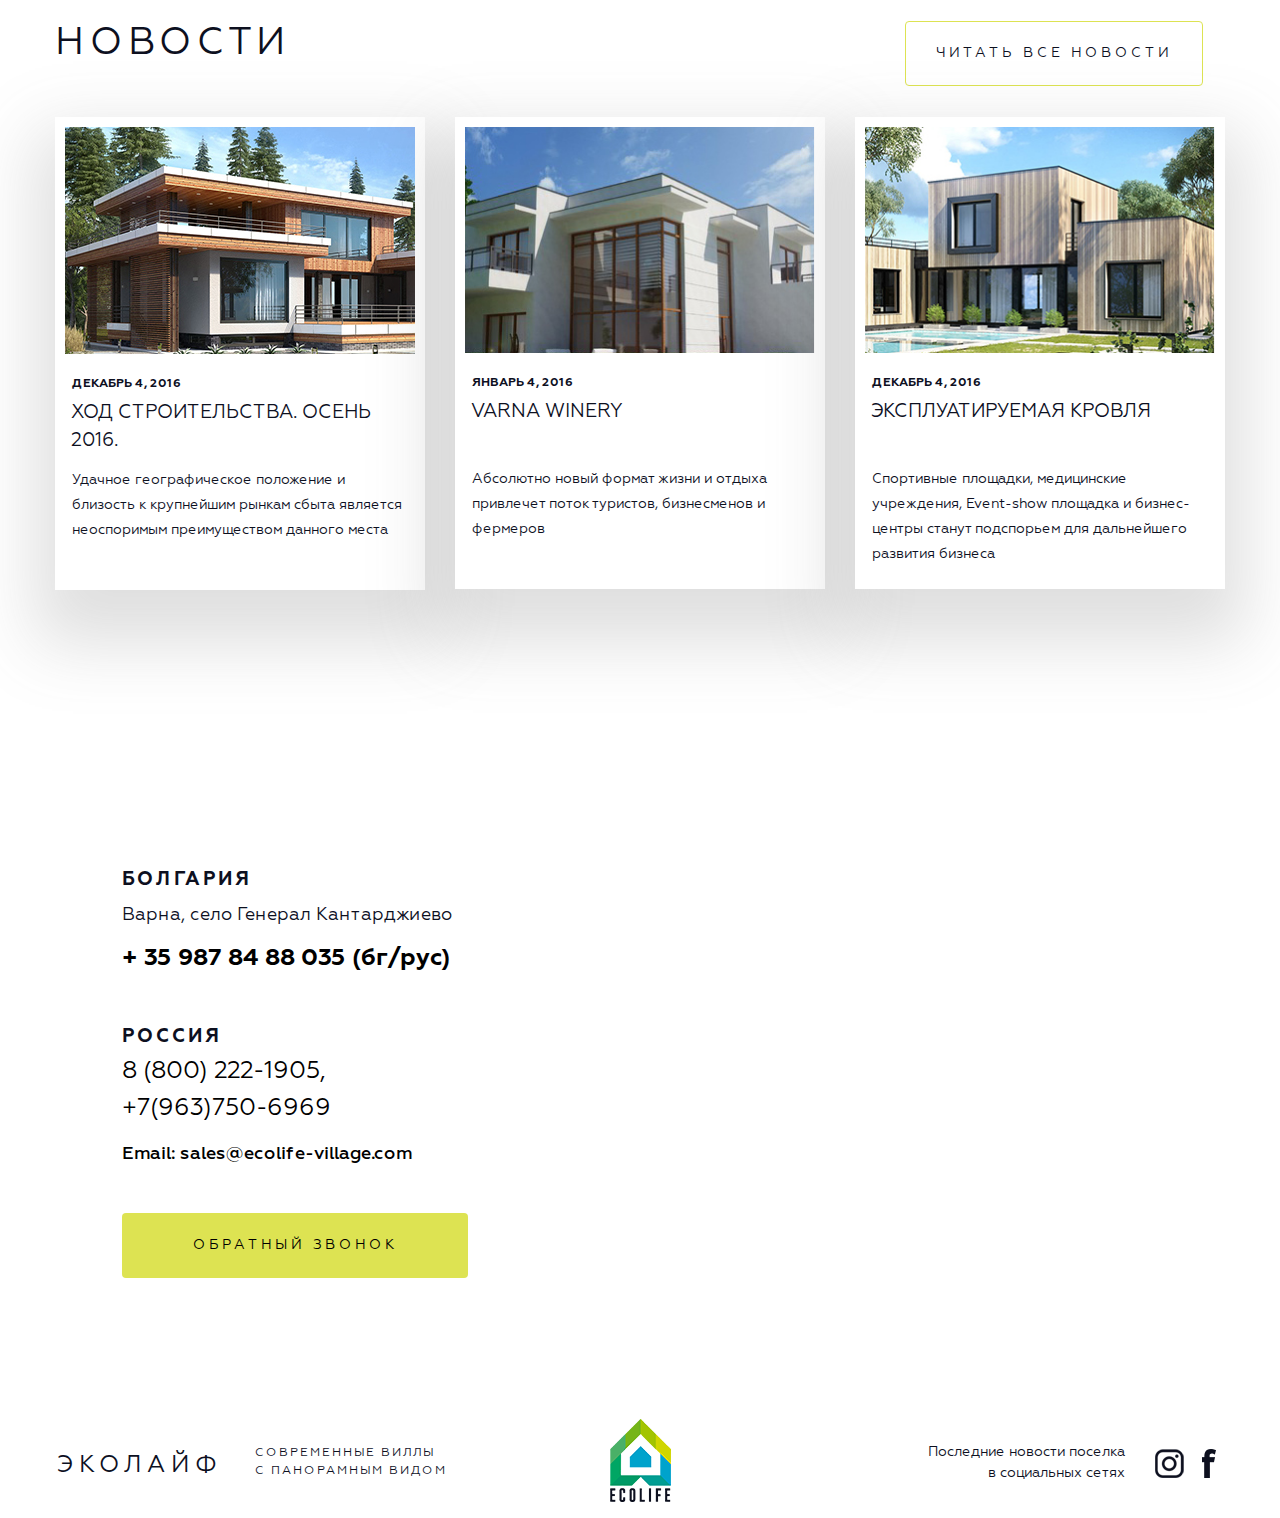
==== commit 1a598f7d: "- добавлен подвал, меню, оптимизирован адаптив" ====
--- a/index.html
+++ b/index.html
@@ -34,7 +34,7 @@
 <body>
 
 <header>
-    <div class="container">
+    <div class="container zi">
         <div class="row">
             <div class="col-4">
                 <button type="button" class="h-btn">
@@ -54,8 +54,49 @@
             </div>
         </div>
     </div>
+    <div class="h-menu">
+        <div class="container">
+            <div class="row">
+                <div class="col-12 col-md-6 col-lg-3">
+                    <ul>
+                        <li><a href="#" class="active">О поселке</a></li>
+                        <li><a href="#">Вопросы и ответы</a></li>
+                        <li><a href="#">Расположение</a></li>
+                        <li><a href="#">Окружение</a></li>
+                        <li><a href="#">Генплан</a></li>
+                        <li><a href="#">Проекты домов</a></li>
+                        <li><a href="#">Галерея</a></li>
+                        <li><a href="#">Документы</a></li>
+                        <li><a href="#">Контакты</a></li>
+                    </ul>
+                </div>
+                <div class="col-12 col-md-5 col-lg-6 offset-lg-1">
+                    <div class="h-menu-subttl">
+                        <span>Современные виллы</span><br>
+                        с панорамным видом
+                    </div>
+                    <div class="h-menu-ttl">Эколайф</div>
+                </div>
+                <div class="col-12 col-md-1 col-lg-1">
+                   <div class="h-menu-lang">
+                      <span>RU</span>
+                       <a href="#">EN</a>
+                   </div>                    
+                </div>
+            </div>
+        </div>
+    </div>
 </header>
-
+<script>
+$('.h-btn').click(function(){
+    if($('.h-menu').hasClass('active')){
+        $('.h-menu').removeClass('active');
+    }
+    else {
+        $('.h-menu').addClass('active');
+    }
+});    
+</script>
 <div class="wrapper">
     <div class="main">
       <div class="container">
@@ -70,15 +111,15 @@
                 <a href="#" class="main-more">Узнать подробнее</a>
             </div>
             <button class="main-play"></button>
-            <a href="#" class="main-gonext"></a>
+            <a href="#future" class="main-gonext"></a>
       </div>
     </div>
-    <div class="future">
+    <div class="future" id="future">
         <div class="container">
             <div class="future-ttl">ВАШ ДОМ <br><span>Будущего</span> </div>
             <div class="future-txt">ЭКОЛАЙФ - элитный коттеджный поселок <br>на морском побережье.</div>
             <div class="row">
-                <div class="col-12 col-md-6">
+                <div class="col-12 col-lg-6">
                     <div class="future-bl">
                         <div class="future-bl-ttl">ЭКОЛАЙФ - поселок коттеджного типа<br>
                             класса Luxury, расположен на морском<br>
@@ -93,7 +134,7 @@
                         <a href="#" class="future-bl-more">Узнать больше</a>
                     </div>
                 </div>
-                <div class="col-12 col-md-6">
+                <div class="col-12 col-lg-6">
                   <div class="future-img-wp">
                        <div class="row">
                             <div class="col-6">
@@ -121,7 +162,7 @@
             <div class="preim-subttl">В чем наши</div>
             <div class="preim-ttl">преимущества?</div>
             <div class="row">
-                <div class="col-12 col-md-6 col-lg-4">
+                <div class="col-12 col-lg-4">
                     <div class="preim-bl">
                         <div class="preim-bl-img">
                            <div class="preim-bl-num">1</div>
@@ -133,7 +174,7 @@
                         </div>
                     </div>
                 </div>
-                <div class="col-12 col-md-6 col-lg-4">
+                <div class="col-12 col-lg-4">
                     <div class="preim-bl">
                         <div class="preim-bl-img">
                            <div class="preim-bl-num">2</div>
@@ -145,7 +186,7 @@
                         </div>
                     </div>
                 </div>
-                <div class="col-12 col-md-6 col-lg-4">
+                <div class="col-12 col-lg-4">
                     <div class="preim-bl">
                         <div class="preim-bl-img">
                            <div class="preim-bl-num">3</div>
@@ -157,7 +198,7 @@
                         </div>
                     </div>
                 </div>
-                <div class="col-12 col-md-6 col-lg-4">
+                <div class="col-12 col-lg-4">
                     <div class="preim-bl">
                         <div class="preim-bl-img">
                            <div class="preim-bl-num">4</div>
@@ -169,7 +210,7 @@
                         </div>
                     </div>
                 </div>
-                <div class="col-12 col-md-6 col-lg-4">
+                <div class="col-12 col-lg-4">
                     <div class="preim-bl">
                         <div class="preim-bl-img">
                            <div class="preim-bl-num">5</div>
@@ -181,7 +222,7 @@
                         </div>
                     </div>
                 </div>
-                <div class="col-12 col-md-6 col-lg-4">
+                <div class="col-12 col-lg-4">
                     <div class="preim-bl">
                         <div class="preim-bl-img">
                            <div class="preim-bl-num">6</div>
@@ -224,11 +265,11 @@
     <div class="choose">
         <div class="container">
             <div class="row">
-                <div class="col-12 col-md-6 col-lg-3">
+                <div class="col-12 col-lg-3">
                     <div class="choose-subttl">выберите<span>свой новый</span></div>
                     <div class="choose-ttl">ДОМ</div>  
                 </div>
-                <div class="col-12 col-md-6 col-lg-9">
+                <div class="col-12 col-lg-9">
                     <div class="choose-txt">Товарищи! рамки и место обучения кадров в значительной степени обуславливает создание новых предложений. С другой стороны укрепление и развитие структуры представляет собой интересный эксперимент проверки дальнейших направлений развития.</div>
                 </div>
             </div>
@@ -249,7 +290,7 @@
                 </ul>
             </div>
             <div class="row">
-                <div class="col-12 col-md-6">
+                <div class="col-12 col-lg-6">
                     <div class="sl-block-cont active" data-cont="sl1-cont0">
                         <div class="sl-block-cont-ttl">Дуплекс - 200 м<sup>2</sup></div>
                         <div class="sl-block-cont-subttl">+ земельный участок 300 м<sup>2</sup></div>
@@ -281,7 +322,7 @@
                         </div>
                     </div>                                      
                 </div>
-                <div class="col-12 col-md-6">
+                <div class="col-12 col-lg-6">
                     <div class="sl-block-right active" data-cont="sl1-right0">
                         <div class="sl-block-right-txt">Получите презентацию дома с полным<br>описанием, фотографиями и ценами</div>
                         <a href="#" class="sl-block-right-btn">Получить перзентацию</a>
@@ -320,7 +361,7 @@
                 </ul>
             </div>
             <div class="row">
-                <div class="col-12 col-md-6">
+                <div class="col-12 col-lg-6">
                     <div class="sl-block-right active" data-cont="sl2-right0">
                         <div class="sl-block-right-txt">Получите презентацию дома с полным<br>описанием, фотографиями и ценами</div>
                         <a href="#" class="sl-block-right-btn">Получить перзентацию</a>
@@ -337,7 +378,7 @@
                         <a href="#" class="sl-block-right-see">Посмотреть варианты интерьера</a>
                     </div>
                 </div>
-                <div class="col-12 col-md-6">
+                <div class="col-12 col-lg-6">
                     <div class="sl-block-cont active" data-cont="sl2-cont0">
                         <div class="sl-block-cont-ttl">коттедж - 150 м<sup>2</sup></div>
                         <div class="sl-block-cont-subttl">+ земельный участок 300 м<sup>2</sup></div>
@@ -392,7 +433,7 @@
                 </ul>
             </div>
             <div class="row">
-                <div class="col-12 col-md-6">
+                <div class="col-12 col-lg-6">
                     <div class="sl-block-cont active" data-cont="sl3-cont0">
                         <div class="sl-block-cont-ttl">коттедж - 180 м<sup>2</sup></div>
                         <div class="sl-block-cont-subttl">+ земельный участок 300 м<sup>2</sup></div>
@@ -424,7 +465,7 @@
                         </div>
                     </div>                                      
                 </div>
-                <div class="col-12 col-md-6">
+                <div class="col-12 col-lg-6">
                     <div class="sl-block-right active" data-cont="sl3-right0">
                         <div class="sl-block-right-txt">Получите презентацию дома с полным<br>описанием, фотографиями и ценами</div>
                         <a href="#" class="sl-block-right-btn">Получить перзентацию</a>
@@ -577,14 +618,14 @@
     <div class="ekskurs">
         <div class="container">
             <div class="row">
-                <div class="col-12 col-md-6 col-lg-7">
+                <div class="col-12 col-lg-7">
                     <div class="ekskurs-left">
                         <div class="ekskurs-txt">Проведем для вас</div>
                         <div class="ekskurs-ttl">экскурсию по<br>территории <br>поселка</div>
                         <div class="ekskurs-img"><img src="img/ekskurs-img.png" alt=""></div>
                     </div>
                 </div>
-                <div class="col-12 col-md-6 col-lg-5">
+                <div class="col-12 col-lg-5">
                     <div class="ekskurs-form">
                         <div class="ekskurs-form-txt">Менеджер забронирует удобное для вас<br>время. Если необходимо, мы организуем<br>транспорт</div>
                         <form action="">
@@ -610,11 +651,11 @@
             <div class="ekolog-txt">при строительстве натуральные материалы <br>высокого качества</div>
             <div class="ekolog-sl">
                 <ul id="ekolog-sl">
-                    <li><img src="img/ekolog1.png" alt=""></li>
-                    <li><img src="img/ekolog2.png" alt=""></li>
-                    <li><img src="img/ekolog3.png" alt=""></li>
-                    <li><img src="img/ekolog4.png" alt=""></li>
-                    <li><img src="img/ekolog1.png" alt=""></li>
+                    <li><a href="#" target="_blank"><img src="img/ekolog1.png" alt=""></a></li>
+                    <li><a href="#" target="_blank"><img src="img/ekolog2.png" alt=""></a></li>
+                    <li><a href="#" target="_blank"><img src="img/ekolog3.png" alt=""></a></li>
+                    <li><a href="#" target="_blank"><img src="img/ekolog4.png" alt=""></a></li>
+                    <li><a href="#" target="_blank"><img src="img/ekolog1.png" alt=""></a></li>
                 </ul>
             </div>
         </div>
@@ -622,7 +663,7 @@
     <div class="answer">
         <div class="container">
             <div class="row">
-                <div class="col-12 col-md-6 col-lg-7">
+                <div class="col-12 col-lg-7">
                     <div class="answer-left">
                         <div class="answer-txt">Остались вопросы? Напишите нам и </div>
                         <div class="answer-ttl">мы с удовольствием<br>ответим вам</div>
@@ -636,7 +677,7 @@
                         </div>
                     </div>
                 </div>
-                <div class="col-12 col-md-6 col-lg-5">
+                <div class="col-12 col-lg-5">
                     <div class="answer-form">
                         <form action="">
                             <div class="answer-form-in">
@@ -662,8 +703,8 @@
     <div class="news">
         <div class="container">
            <div class="row">
-                <div class="col-12 order-md-1 col-md-6 col-lg-8"><div class="news-ttl">Новости</div></div>
-                <div class="col-12 order-md-3">
+                <div class="col-12 order-lg-1 col-lg-8"><div class="news-ttl">Новости</div></div>
+                <div class="col-12 order-lg-3">
                     <div class="news-cont row">
                         <div class="col-12 col-lg-4">
                             <div class="news-bl">
@@ -691,7 +732,7 @@
                         </div>
                     </div>
                 </div>
-                <div class="col-12 order-md-2 col-md-6 col-lg-4"><a href="#" class="news-btn">Читать все новости</a></div>               
+                <div class="col-12 order-lg-2 col-lg-4"><a href="#" class="news-btn">Читать все новости</a></div>               
            </div>
         </div>
     </div>
@@ -781,7 +822,28 @@
     </div>
 </div>    
 <footer>
-
+    <div class="container">
+        <div class="row">
+            <div class="col-12 col-md-3 col-lg-2">
+                <div class="f-ttl">Эколайф</div>
+            </div>
+            <div class="col-12 col-md-2 col-lg-3">
+                <div class="f-txt">Современные виллы<br>с панорамным видом</div>
+            </div>
+            <div class="col-12 col-md-2 col-lg-2">
+                <a href="#" class="f-logo"><img src="img/logo.png" alt=""></a>
+            </div>
+            <div class="col-12 col-md-3 col-lg-3 col-xl-4">
+                <div class="f-last">Последние новости поселка<br>в социальных сетях</div>
+            </div>
+            <div class="col-12 col-md-2 col-lg-2 col-xl-1">
+                <div class="f-soc">
+                    <a href="#" class="in" target="_blank"></a>
+                    <a href="#" class="fb" target="_blank"></a>
+                </div>
+            </div>
+        </div>
+    </div>
 </footer>
 
 <div style="display:none;">
--- a/css/main.css
+++ b/css/main.css
@@ -7,6 +7,7 @@
 @media (min-width: 1200px) { .container { max-width: 1200px; } }
 /*header*/
 header { padding: 14px 0px; position: absolute; width: 100%; top: 0; left: 0; z-index: 3; }
+header .zi { z-index: 3; position: relative; }
 
 .h-logo { display: block; text-align: center; }
 .h-btn { background: none; margin-top: 33px; width: 50px; border: 0; padding: 0; cursor: pointer; }
@@ -16,8 +17,33 @@
 .h-right { text-align: right; margin-top: 21px; }
 .h-phn { display: inline-block; font-size: 24px; color: #000; }
 .h-txt { display: inline-block; font-size: 14px; text-transform: uppercase; color: #b4bc00; letter-spacing: 3px; padding-top: 2px; }
+.h-menu { background: #fff; padding-top: 112px; position: absolute; top: 0; left: 0; width: 100%; z-index: 2; display: none; padding-bottom: 64px; }
+.h-menu.active { display: block; }
+.h-menu ul { margin: 0; padding: 0; list-style: none; }
+.h-menu ul li a { display: block; color: #000; text-transform: uppercase; font-size: 18px; padding: 15px 21px; border-radius: 6px; padding-right: 34px; border: 1px solid #fff; background-image: url("../img/menu-arr.png"); background-repeat: no-repeat; background-position: 92% 50%; }
+.h-menu ul li a.active { background-color: #ccd500; border: 1px solid #ccd500; }
+.h-menu ul li a:hover { border: 1px solid #ccd500; text-decoration: none; }
+.h-menu-subttl { font-size: 31px; text-transform: uppercase; color: #e0e0e2; padding-top: 211px; line-height: 1.23; letter-spacing: 7px; }
+.h-menu-subttl span { font-size: 24px; letter-spacing: 6px; }
+.h-menu-ttl { font-size: 72px; text-transform: uppercase; color: #e0e0e2; line-height: 1.23; letter-spacing: 21px; }
+.h-menu-lang { padding-right: 14px; margin-top: 221px; }
+.h-menu-lang a { border: 1px solid #e3eff7; border-radius: 4px; text-align: center; display: block; padding: 10px 14px; text-transform: uppercase; font-size: 14px; letter-spacing: 2px; color: #000; }
+.h-menu-lang span { border: 1px solid #dce350; border-radius: 4px; text-align: center; display: block; padding: 10px 14px; text-transform: uppercase; font-size: 14px; letter-spacing: 2px; margin-bottom: 9px; }
 
 /*header*/
+@media (max-width: 1199px) and (min-width: 768px) { .h-phn { font-size: 20px; }
+  .h-txt { font-size: 10px; }
+  .h-menu ul li a { font-size: 12px; }
+  .h-menu-ttl { font-size: 25px; }
+  .h-menu-subttl { font-size: 20px; }
+  .h-menu-subttl span { font-size: 17px; }
+  .h-menu-lang span, .h-menu-lang a { padding: 10px 6px; font-size: 13px; } }
+@media (max-width: 991px) { header { position: fixed; background: #fff; }
+  .h-right { text-indent: 9999px; width: 50px; height: 50px; float: right; }
+  .h-menu { overflow: auto; max-height: calc(100vh - 84px - 28px); position: static; padding: 30px 0; }
+  .h-menu-subttl { display: none; }
+  .h-menu-ttl { display: none; }
+  .h-menu-lang { display: none; } }
 .wrapper { background: url("../img/main_back.png") no-repeat 50% 0%; }
 
 /* font-family: "Geometria"; */
@@ -52,6 +78,12 @@
 @keyframes btn_pulse { 0% { transform: scale(1, 1); opacity: 1; }
   100% { transform: scale(3, 3); opacity: 0; } }
 /*main*/
+@media (max-width: 991px) { .main-lang { position: static; }
+  .main-subttl { padding-top: 30px; text-align: center; font-size: 5vw; }
+  .main-subttl span { font-size: 3vw; }
+  .main-ttl { font-size: 9vw; text-align: center; margin-top: 15px; }
+  .main-prices { margin: 0 auto; display: block; }
+  .main-more { margin: 20px auto 0; display: block; background: #fff; } }
 /*future*/
 .future { padding-top: 112px; padding-bottom: 50px; }
 .future-ttl { font-size: 60px; text-transform: uppercase; color: #0d101f; line-height: 1; letter-spacing: 11px; }
@@ -70,6 +102,9 @@
 .future-img-more:hover, .future-img-more:focus { text-decoration: none; color: #0d101f; opacity: 0.7; }
 
 /*future*/
+@media (max-width: 991px) { .future-ttl { font-size: 8vw; text-align: center; }
+  .future-ttl span { font-size: 5vw; }
+  .future-txt { font-size: 2vw; text-align: center; } }
 /*preim*/
 .preim { padding-top: 44px; position: relative; z-index: 2; }
 .preim .container { box-shadow: 0px 0px 65px 16px rgba(226, 226, 226, 0.33); border-radius: 6px; max-width: 1170px; padding: 37px 50px; background: #fff; }
@@ -83,6 +118,11 @@
 .preim-bl-txt { font-size: 21px; font-weight: 300; line-height: 1.2; }
 
 /*preim*/
+@media (max-width: 1199px) and (min-width: 992px) { .preim-bl-txt { font-size: 17px; } }
+@media (max-width: 991px) { .preim-bl { margin: 32px auto 0; }
+  .preim-bl-img { float: none; margin: 0 auto; }
+  .preim-bl-right { float: none; text-align: center; margin-top: 10px; }
+  .preim-ttl { font-size: 5vw; } }
 /*gal*/
 .gal { background: url("../img/gal_back.png") no-repeat 50% 0%; margin-top: -158px; padding-top: 254px; position: relative; z-index: 1; padding-bottom: 70px; }
 .gal-ttl { font-size: 36px; text-transform: uppercase; color: #fff; line-height: 1.23; letter-spacing: 7px; margin-top: 5px; margin-bottom: 6px; padding-left: 14px; }
@@ -94,6 +134,14 @@
 .gal-cont-vid:hover:before, .gal-cont-vid:focus:before { content: ''; display: block; width: 100%; height: 100%; background: url("../img/play-gal.png") no-repeat 50% 50%; position: absolute; top: 0; left: 0; z-index: 2; box-shadow: inset 0px 0px 0px 10px #dce350; }
 
 /*gal*/
+@media (max-width: 1199px) and (min-width: 992px) { .gal-cont-img { max-width: 231px; }
+  .gal-cont-vid { max-width: 462px; } }
+@media (max-width: 991px) { .gal-ttl { font-size: 5vw; text-align: center; }
+  .gal-txt { font-size: 2vw; text-align: center; }
+  .gal-cont-img { width: 50%; }
+  .gal-cont-vid { width: 100%; } }
+.lSSlideOuter .lSPager.lSpg > li a { z-index: 2; }
+
 /*choose*/
 .choose { padding-top: 63px; }
 .choose-subttl { font-size: 36px; text-transform: uppercase; color: #0d101f; line-height: 1.23; letter-spacing: 10px; }
@@ -124,6 +172,21 @@
 /*choose*/
 @media (min-width: 1200px) { .choose .col-lg-3 { -webkit-box-flex: 0; -ms-flex: 0 0 29%; flex: 0 0 29%; max-width: 29%; }
   .choose .col-lg-9 { -webkit-box-flex: 0; -ms-flex: 0 0 71%; flex: 0 0 71%; max-width: 71%; } }
+@media (max-width: 1199px) and (min-width: 992px) { .choose-subttl { font-size: 24px; }
+  .choose-ttl { font-size: 65px; } }
+@media (max-width: 991px) { .choose-subttl { text-align: center; }
+  .choose-ttl { text-align: center; }
+  .choose-txt { text-align: center; margin-top: 20px; }
+  .choose .sl-block .lSSlideOuter { padding: 0 15px !important; }
+  .choose .sl-block .lSPager.lSpg { position: static; margin-top: 40px !important; }
+  .choose .sl-block .lSPager.lSpg > li a { border: 1px solid #999; }
+  .choose .sl-block-cont { margin-top: 0px; padding: 30px 23px 30px 28px; }
+  .choose .sl-block-cont-ttl { font-size: 4vw; text-align: center; }
+  .choose .sl-block-cont-subttl { text-align: center; font-size: 2vw; }
+  .choose .sl-block-cont-txt { text-align: center; }
+  .choose .sl-block-cont-right { padding-top: 30px; }
+  .choose .sl-block-cont-right-txt { text-align: center; }
+  .choose .sl-block-cont-right-btn { margin: 35px auto 0; } }
 /*choose2*/
 .choose2 { padding-top: 61px; }
 .choose2-subttl { font-size: 36px; text-transform: uppercase; color: #0d101f; line-height: 1.23; letter-spacing: 10px; }
@@ -154,6 +217,16 @@
 /*choose2*/
 @media (min-width: 1200px) { .choose2 .col-lg-3 { -webkit-box-flex: 0; -ms-flex: 0 0 29%; flex: 0 0 29%; max-width: 29%; }
   .choose2 .col-lg-9 { -webkit-box-flex: 0; -ms-flex: 0 0 71%; flex: 0 0 71%; max-width: 71%; } }
+@media (max-width: 991px) { .choose2 .sl-block .lSSlideOuter { padding: 0 15px !important; }
+  .choose2 .sl-block .lSPager.lSpg { position: static; margin-top: 40px !important; }
+  .choose2 .sl-block .lSPager.lSpg > li a { border: 1px solid #999; }
+  .choose2 .sl-block-cont { margin-top: 0px; padding: 30px 23px 30px 28px; }
+  .choose2 .sl-block-cont-ttl { font-size: 4vw; text-align: center; }
+  .choose2 .sl-block-cont-subttl { text-align: center; font-size: 2vw; }
+  .choose2 .sl-block-cont-txt { text-align: center; }
+  .choose2 .sl-block-cont-right { padding-top: 30px; }
+  .choose2 .sl-block-cont-right-txt { text-align: center; }
+  .choose2 .sl-block-cont-right-btn { margin: 35px auto 0; } }
 /*choose3*/
 .choose3 { padding-top: 61px; background: #13162b; padding-bottom: 80px; }
 .choose3-subttl { font-size: 36px; text-transform: uppercase; color: #0d101f; line-height: 1.23; letter-spacing: 10px; }
@@ -184,6 +257,16 @@
 /*choose3*/
 @media (min-width: 1200px) { .choose3 .col-lg-3 { -webkit-box-flex: 0; -ms-flex: 0 0 29%; flex: 0 0 29%; max-width: 29%; }
   .choose3 .col-lg-9 { -webkit-box-flex: 0; -ms-flex: 0 0 71%; flex: 0 0 71%; max-width: 71%; } }
+@media (max-width: 991px) { .choose3 .sl-block .lSSlideOuter { padding: 0 15px !important; }
+  .choose3 .sl-block .lSPager.lSpg { position: static; margin-top: 40px !important; }
+  .choose3 .sl-block .lSPager.lSpg > li a { border: 1px solid #999; }
+  .choose3 .sl-block-cont { margin-top: 0px; padding: 30px 23px 30px 28px; }
+  .choose3 .sl-block-cont-ttl { font-size: 4vw; text-align: center; }
+  .choose3 .sl-block-cont-subttl { text-align: center; font-size: 2vw; }
+  .choose3 .sl-block-cont-txt { text-align: center; }
+  .choose3 .sl-block-cont-right { padding-top: 30px; }
+  .choose3 .sl-block-cont-right-txt { text-align: center; }
+  .choose3 .sl-block-cont-right-btn { margin: 35px auto 0; } }
 /*infr*/
 .infr { background: url("../img/infr_back.jpg") no-repeat 50% 0%; padding-top: 63px; }
 .infr-ttl { font-size: 38px; text-transform: uppercase; color: #0d101f; line-height: 1.25; letter-spacing: 8px; margin-top: 17px; }
@@ -202,6 +285,12 @@
 .infr-bottom-bl-txt { margin-top: 13px; color: #fff; font-size: 18px; }
 
 /*infr*/
+@media (max-width: 991px) { .infr { background-size: auto 100%; }
+  .infr-ttl { text-align: center; font-size: 4vw; }
+  .infr-ttl span { font-size: 7vw; }
+  .infr-bl { margin: 40px auto 0; }
+  .infr-cont { padding: 0; }
+  .infr-bottom { margin-top: 26px; } }
 /*buy*/
 .buy { background: url("../img/buy_back.jpg") no-repeat 50% 0%; padding-top: 63px; padding-bottom: 211px; }
 .buy-ttl { font-size: 38px; text-transform: uppercase; color: #0d101f; line-height: 1.25; letter-spacing: 8px; margin-top: 17px; }
@@ -211,6 +300,10 @@
 .buy-btn:hover, .buy-btn:focus { text-decoration: none; color: #000; opacity: 0.5; }
 
 /*buy*/
+@media (max-width: 991px) { .buy-ttl { text-align: center; font-size: 5vw; }
+  .buy-ttl span { font-size: 7vw; }
+  .buy-txt { text-align: center; }
+  .buy-btn { margin: 20px auto; } }
 /*plans*/
 .plans-sl { padding-top: 73px; }
 .plans-sl .lSSlideOuter { padding: 0 !important; }
@@ -232,6 +325,15 @@
 .plans-img { display: block; margin-top: 94px; }
 
 /*plans*/
+@media (max-width: 1199px) and (min-width: 992px) { .plans-sl .lSSlideOuter .lSPager.lSpg { bottom: -5px; } }
+@media (max-width: 991px) { .plans-sl { padding-top: 0; }
+  .plans-sl .lSAction.arrs { width: 100%; top: 72%; }
+  .plans-ttl { text-align: center; }
+  .plans-txt { margin-top: 20px; text-align: center; }
+  .plans .lSSlideWrapper { padding-top: 70px; }
+  .plans-sl .lSAction { left: 0; width: 100%; text-align: center; }
+  .plans-btn { margin: 40px auto 0; }
+  .plans-img { text-align: center; margin-top: 40px; } }
 /*unik*/
 .unik { padding-top: 124px; padding-bottom: 64px; }
 .unik-ttl { text-transform: uppercase; font-size: 24px; color: #0000004d; padding-left: 39px; letter-spacing: 6.2px; position: relative; }
@@ -248,6 +350,8 @@
 .unik-bl.four .unik-bl-ttl { color: #0d101f; }
 
 /*unik*/
+@media (max-width: 991px) { .unik-bl { width: 100% !important; max-width: 100% !important; margin: 0 auto; float: none; text-align: center; }
+  .unik-bl-ttl { text-align: center; left: 0; font-size: 2.6vw; } }
 /*ekskurs*/
 .ekskurs { background: url("../img/ekskurs_back.jpg") no-repeat -8% 50%, #252939; background-size: contain; padding-top: 45px; padding-bottom: 98px; }
 .ekskurs-left { padding-left: 249px; padding-top: 57px; }
@@ -269,17 +373,30 @@
 .ekskurs-form-span a { color: #fff; text-decoration: underline; }
 
 /*ekskurs*/
+@media (max-width: 1199px) and (min-width: 992px) { .ekskurs-ttl { font-size: 22px; } }
+@media (max-width: 991px) { .ekskurs-left { padding: 0; }
+  .ekskurs-txt { text-align: center; }
+  .ekskurs-ttl { text-align: center; font-size: 4vw; }
+  .ekskurs-img { display: none; }
+  .ekskurs-form-txt { text-align: center; }
+  .ekskurs-form-in { max-width: 100%; }
+  .ekskurs-form-btn { margin: 0 auto; }
+  .ekskurs-form-span { margin: 18px auto 0; } }
 /*ekolog*/
 .ekolog { padding: 56px 0 51px; }
 .ekolog-ttl { font-size: 38px; text-transform: uppercase; color: #0d101f; line-height: 1.25; letter-spacing: 5.6px; display: block; }
 .ekolog-txt { text-transform: uppercase; font-size: 16px; margin-top: 7px; letter-spacing: 3px; }
 .ekolog-sl { margin-top: 51px; }
 .ekolog-sl li { text-align: center; }
+.ekolog-sl li a img { filter: grayscale(100%); }
+.ekolog-sl li a img:hover, .ekolog-sl li a img:focus { filter: grayscale(0%); }
 .ekolog-sl .lSAction a { height: 37px; margin-top: -24px; background-size: 29px !important; width: 15px; }
 .ekolog-sl .lSAction a.lSPrev { background: url("../img/arrs.png") no-repeat 0% 0%; }
 .ekolog-sl .lSAction a.lSNext { background: url("../img/arrs.png") no-repeat 100% 0%; }
 
 /*ekolog*/
+@media (max-width: 991px) { .ekolog-ttl { text-align: center; font-size: 4vw; }
+  .ekolog-txt { text-align: center; } }
 /*answer*/
 .answer { background: url("../img/answer_back.jpg") no-repeat -8% 50%, #252939; background-size: contain; padding-top: 45px; padding-bottom: 70px; }
 .answer-left { padding-top: 27px; }
@@ -307,6 +424,13 @@
 .answer-form-span a { color: #fff; text-decoration: underline; }
 
 /*answer*/
+@media (max-width: 991px) { .answer { background: #252939; }
+  .answer-txt { text-align: center; font-size: 2vw; }
+  .answer-ttl { font-size: 4vw; text-align: center; }
+  .answer-write { padding-left: 0; text-align: center; }
+  .answer-form-in { max-width: 100%; }
+  .answer-form-btn { margin: 0 auto; }
+  .answer-form-span { margin: 20px auto 0; } }
 /*news*/
 .news { padding-top: 103px; padding-bottom: 127px; }
 .news-ttl { font-size: 38px; text-transform: uppercase; color: #0d101f; line-height: 1.25; letter-spacing: 5px; display: block; }
@@ -320,6 +444,11 @@
 .news-bl-txt { padding: 0 7px; margin-top: 13px; font-size: 14px; line-height: 1.8; height: 100px; overflow: hidden; }
 
 /*news*/
+@media (max-width: 1199px) and (min-width: 992px) { .news-btn { margin-left: 0; } }
+@media (max-width: 991px) { .news { padding-top: 50px; padding-bottom: 50px; }
+  .news-ttl { text-align: center; }
+  .news-bl-txt { height: auto; }
+  .news-btn { margin: 20px auto; } }
 /*contacts*/
 .contacts { position: relative; }
 .contacts .contacts-bl { background: #fff; position: absolute; top: 61px; width: 100%; max-width: 435px; top: 50%; transform: translateY(-50%); left: 6.5vw; padding: 35px 39px; }
@@ -333,7 +462,25 @@
 .contacts .contacts-bl-btn:hover, .contacts .contacts-bl-btn:focus { color: #000; text-decoration: none; opacity: 0.5; }
 
 /*contacts*/
+@media (max-width: 991px) { .contacts .contacts-bl { position: static; transform: translateY(0); margin: 0 auto; } }
 /*footer*/
+footer { padding-bottom: 15px; }
+
+.f-ttl { text-align: center; font-size: 24px; text-transform: uppercase; padding-top: 40px; letter-spacing: 6px; }
+.f-txt { font-size: 12px; text-transform: uppercase; padding-top: 37px; letter-spacing: 2px; }
+.f-logo { display: block; text-align: center; padding-top: 12px; }
+.f-last { text-align: right; font-size: 14px; padding-top: 35px; }
+.f-soc { padding-top: 42px; }
+.f-soc a { display: inline-block; width: 29px; height: 29px; }
+.f-soc a.in { background: url("../img/f-in.png") no-repeat 50% 50%; margin-right: 6px; }
+.f-soc a.fb { background: url("../img/f-fb.png") no-repeat 50% 50%; }
+.f-soc a:hover, .f-soc a:focus { opacity: 0.5; }
+
 /*footer*/
+@media (max-width: 1199px) and (min-width: 768px) { .f-ttl { font-size: 20px; }
+  .f-txt { font-size: 7px; }
+  .f-last { font-size: 10px; } }
+@media (max-width: 991px) { footer { text-align: center; }
+  .f-last { text-align: center; } }
 
 /*# sourceMappingURL=main.css.map */
